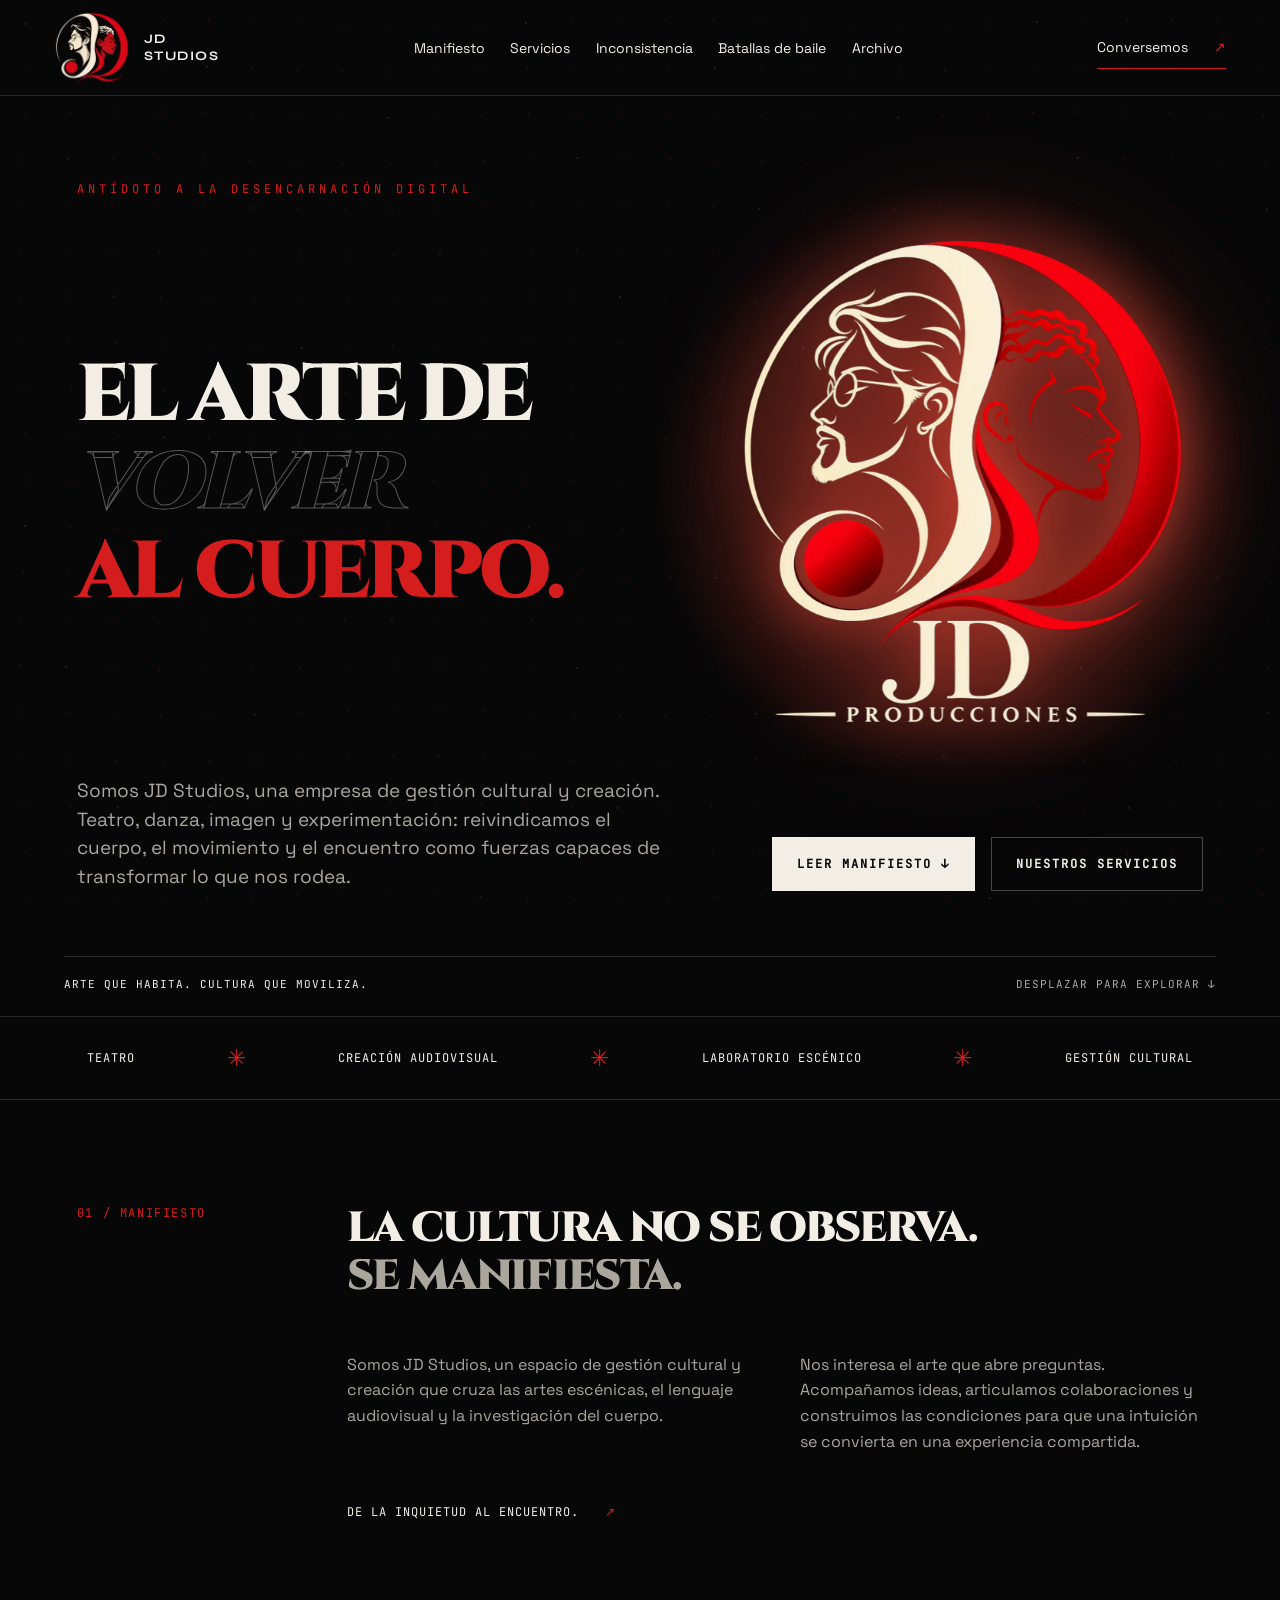
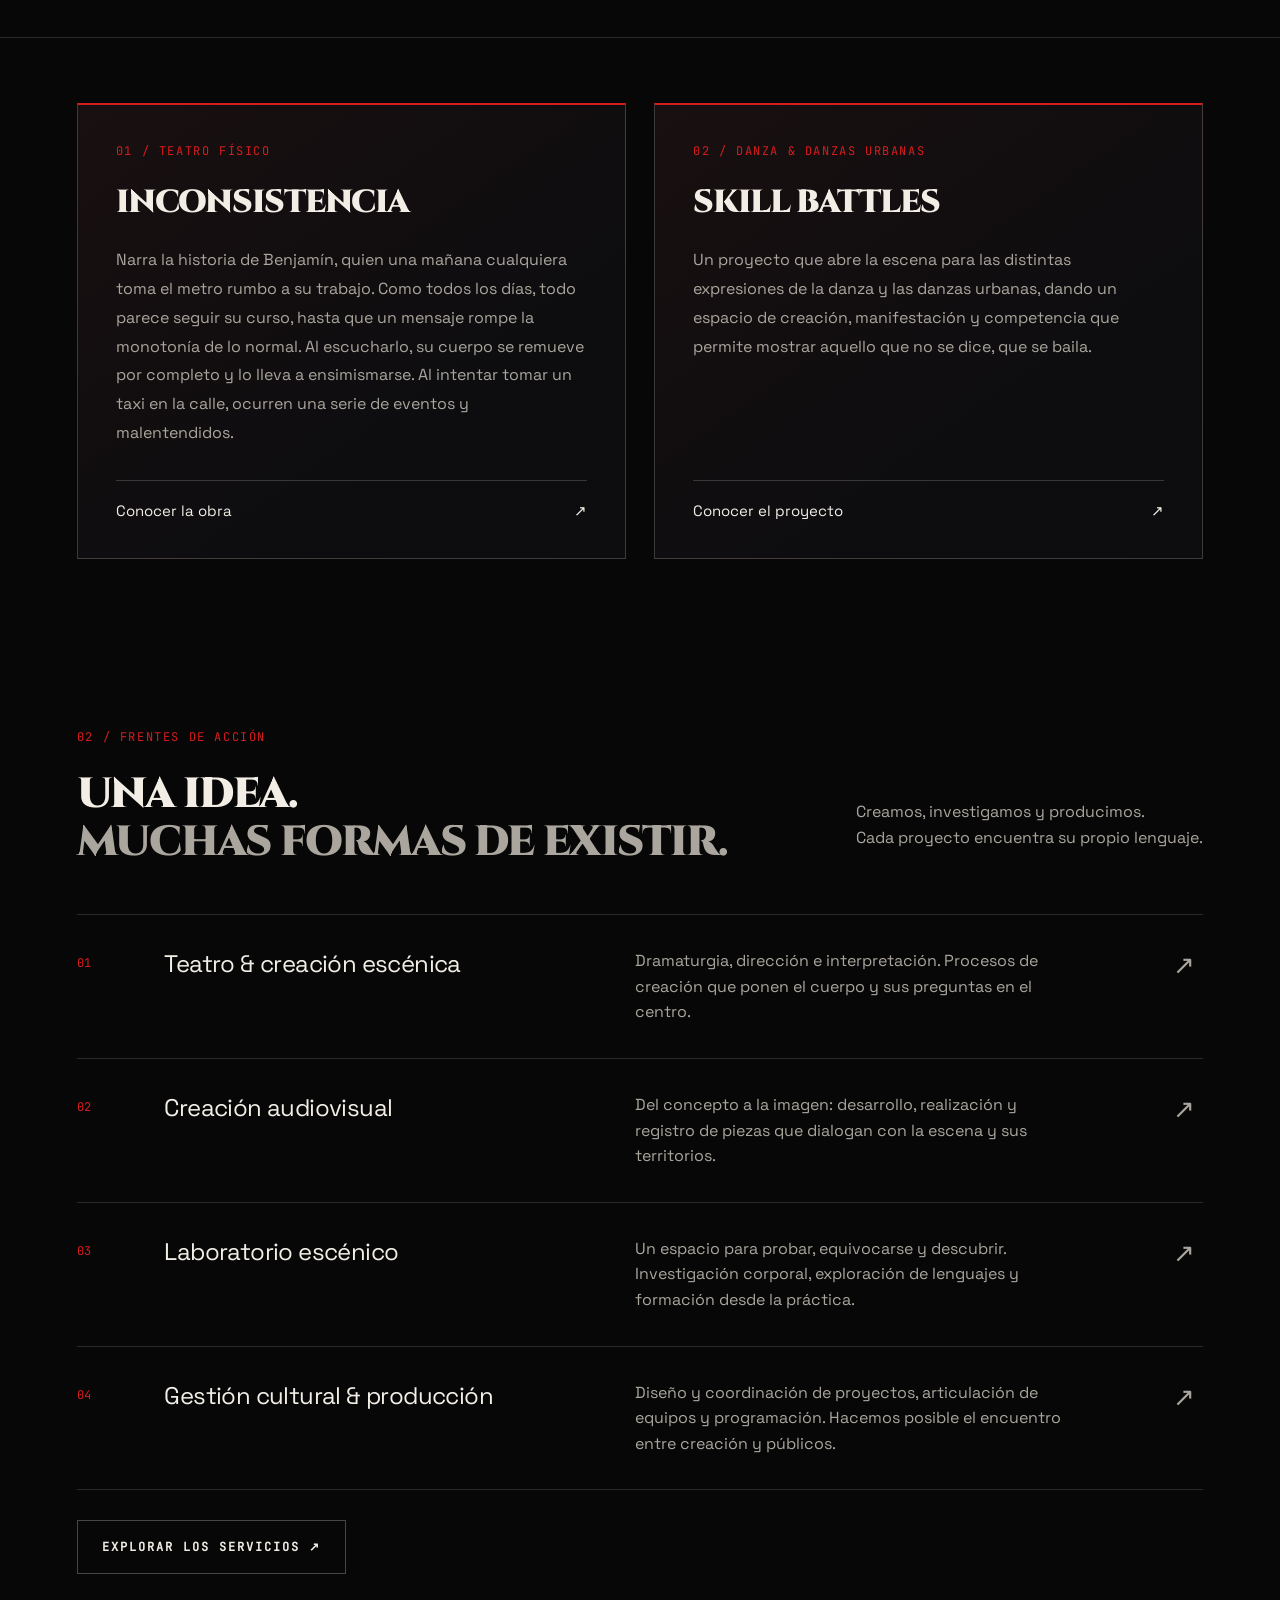
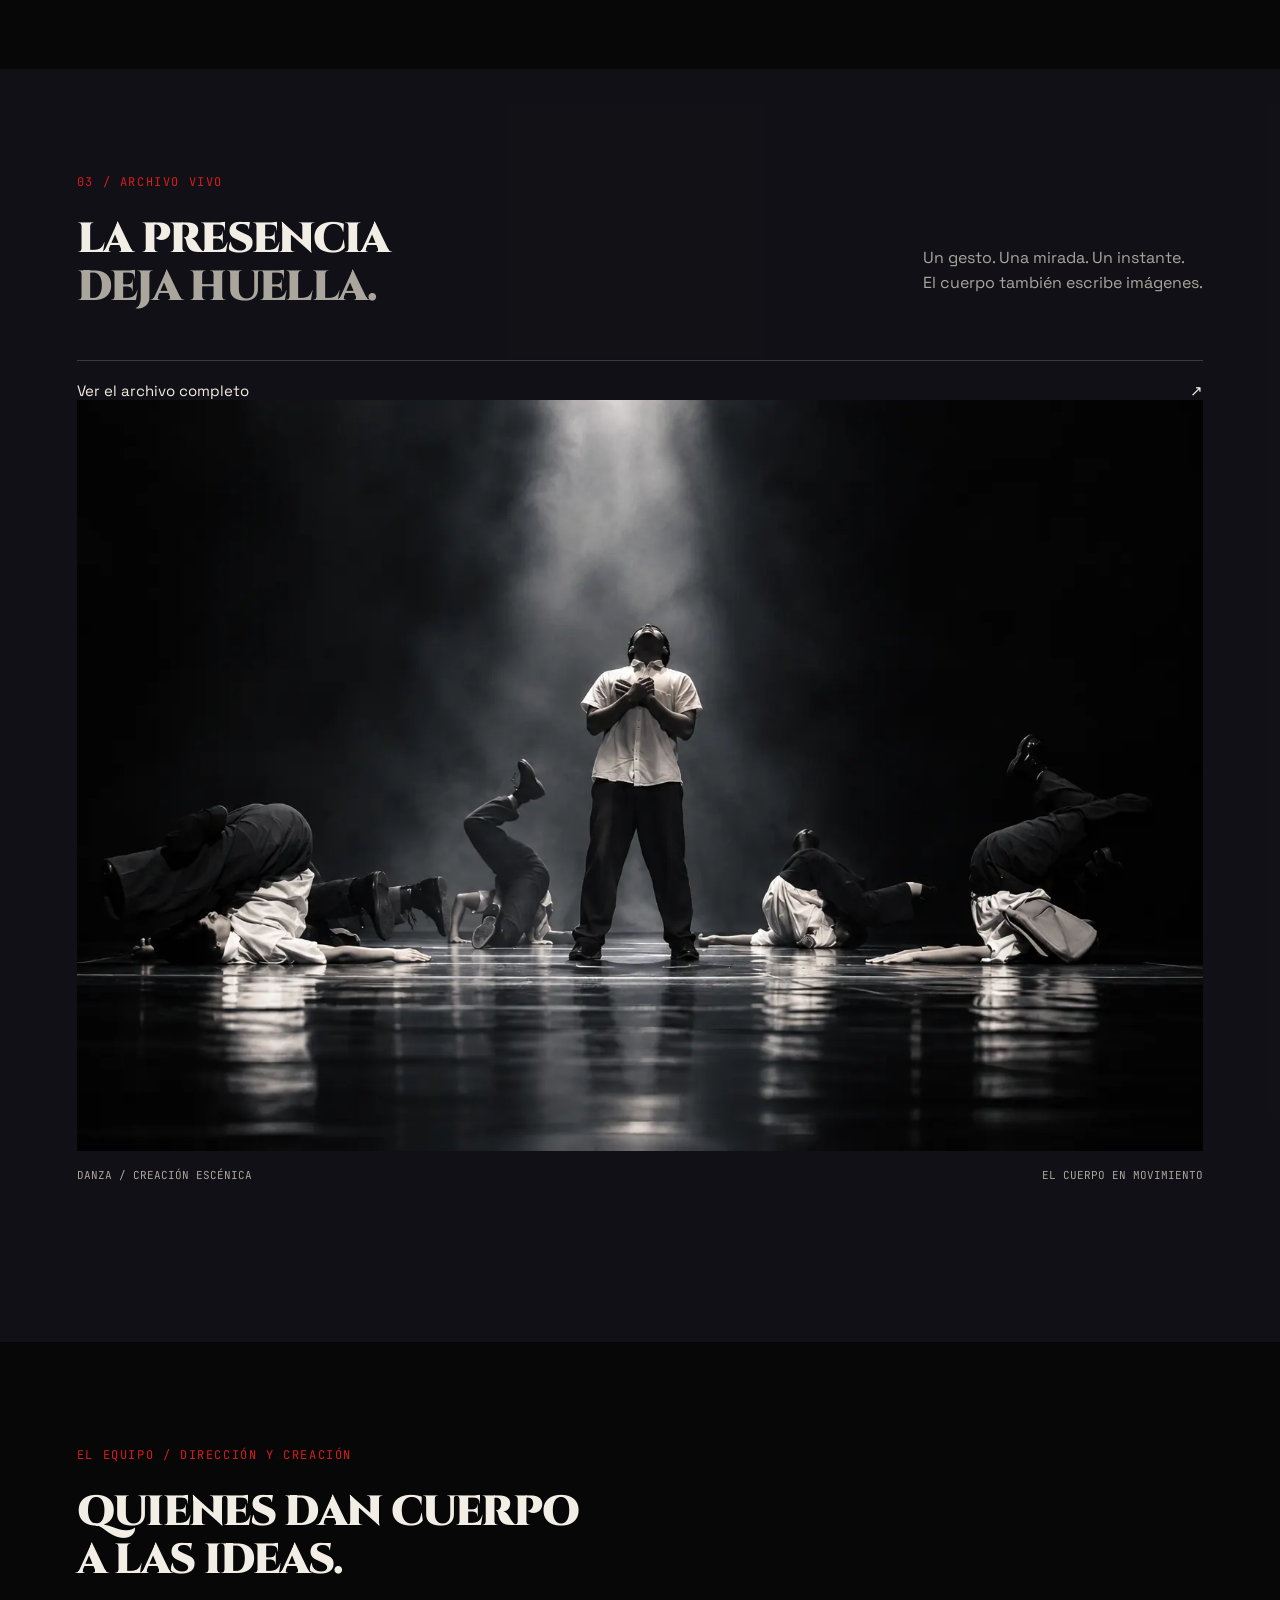
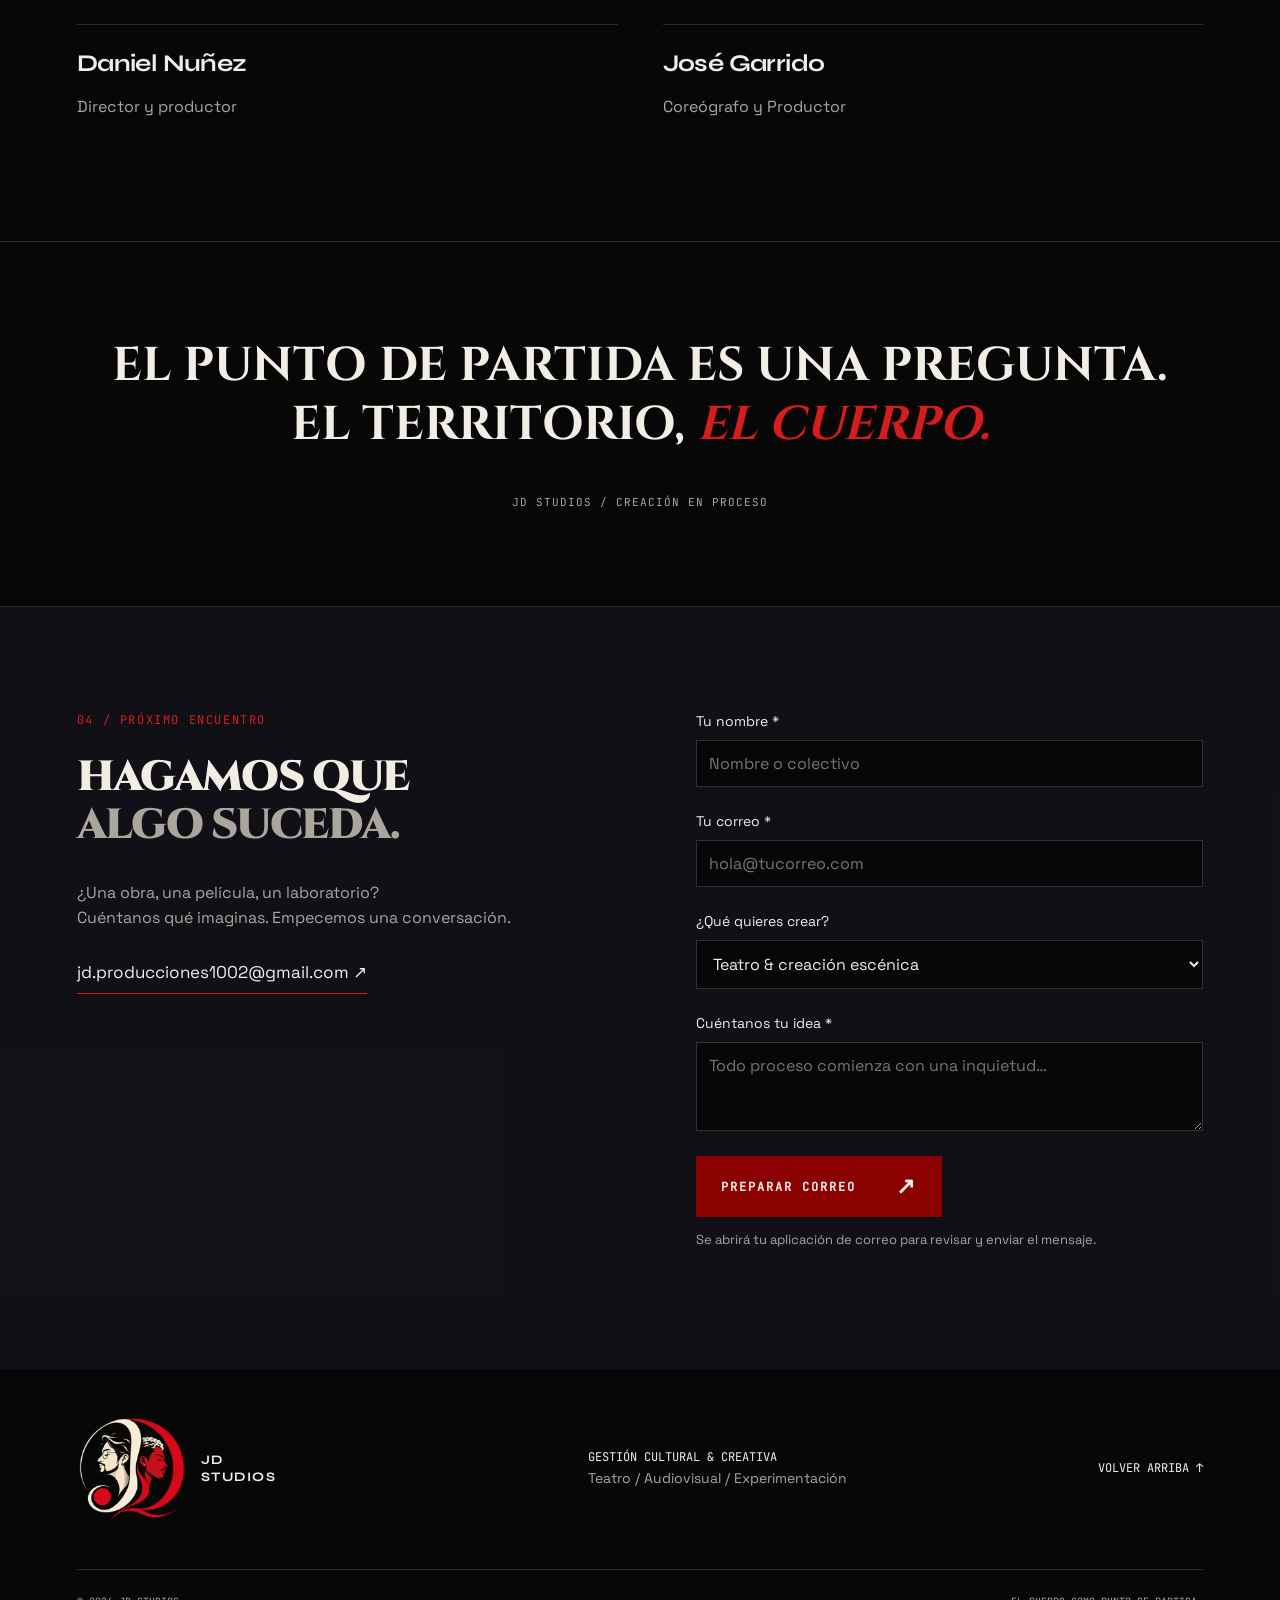
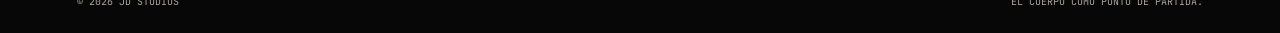
==== index.html @ 23a2f0b9 "Optimize images: WebP timeline/recap covers, recompress moon and logo, lazy-load footer logo Co-Auth" ====
<!doctype html>
<html lang="es"><head><meta charset="utf-8"><meta name="viewport" content="width=device-width,initial-scale=1"><title>JD Studios — Gestión cultural y creativa</title><meta name="description" content="Teatro, creación audiovisual y laboratorio escénico. Damos cuerpo a ideas y acompañamos proyectos culturales desde la creación hasta el encuentro con sus públicos."><link rel="icon" type="image/png" href="assets/opt/favicon-64.png"><link rel="preload" href="assets/fonts/space-grotesk.woff2" as="font" type="font/woff2" crossorigin><link rel="preload" href="assets/fonts/cinzel.woff2" as="font" type="font/woff2" crossorigin><link rel="preload" href="assets/fonts/jetbrains-mono.woff2" as="font" type="font/woff2" crossorigin><link rel="stylesheet" href="style.css?v=about-width"></head>
<body><a class="skip" href="#principal">Saltar al contenido</a><header><a class="brand" href="#inicio" aria-label="JD Studios, inicio"><span class="logo-frame"><img decoding="async" width="320" height="320" src="assets/opt/logo-320.webp" srcset="assets/opt/logo-160.webp 160w, assets/opt/logo-320.webp 320w" sizes="146px" alt="Logo de JD Studios" loading="lazy"></span><span>JD<br>STUDIOS</span></a><nav aria-label="Navegación principal"><a href="manifiesto.html">Manifiesto</a><a href="servicios.html">Servicios</a><a href="inconsistencia.html">Inconsistencia</a><a href="bailes-skillbattles.html">Batallas de baile</a><a href="archivo.html">Archivo</a></nav><a class="header-contact" href="#contacto">Conversemos <span>↗</span></a></header>
<main id="principal"><section class="hero" id="inicio"><div class="hero-copy"><p class="eyebrow"><i></i> ANTÍDOTO A LA DESENCARNACIÓN DIGITAL</p><div class="hero-identity"><h1>El arte de<br><span class="outline">volver</span><br><em>al cuerpo.</em></h1><figure class="hero-emblem"><img decoding="async" width="1000" height="1032" src="assets/opt/identidad-1000.webp" srcset="assets/opt/identidad-640.webp 640w, assets/opt/identidad-1000.webp 1000w" sizes="(max-width:800px) 310px, 490px" alt="JD Studios: dos perfiles unidos en un emblema rojo y marfil" fetchpriority="high"></figure></div><div class="hero-summary"><p class="intro">Somos JD Studios, una empresa de gestión cultural y creación. Teatro, danza, imagen y experimentación: reivindicamos el cuerpo, el movimiento y el encuentro como fuerzas capaces de transformar lo que nos rodea.</p><div class="hero-actions"><a class="button" href="#manifiesto">Leer manifiesto ↓</a><a class="button secondary" href="servicios.html">Nuestros servicios</a></div></div></div><div class="hero-bottom"><span>ARTE QUE HABITA. CULTURA QUE MOVILIZA.</span><a href="#manifiesto">DESPLAZAR PARA EXPLORAR ↓</a></div></section>
<div class="discipline-strip" aria-label="Disciplinas"><span>TEATRO</span><b>✳</b><span>CREACIÓN AUDIOVISUAL</span><b>✳</b><span>LABORATORIO ESCÉNICO</span><b>✳</b><span>GESTIÓN CULTURAL</span></div>
<section class="manifest section" id="manifiesto"><div class="section-label">01 / MANIFIESTO</div><div><h2>La cultura no se observa.<br><em>Se manifiesta.</em></h2><div class="manifest-text"><p>Somos JD Studios, un espacio de gestión cultural y creación que cruza las artes escénicas, el lenguaje audiovisual y la investigación del cuerpo.</p><p>Nos interesa el arte que abre preguntas. Acompañamos ideas, articulamos colaboraciones y construimos las condiciones para que una intuición se convierta en una experiencia compartida.</p></div><p class="signature">DE LA INQUIETUD AL ENCUENTRO. <span>↗</span></p></div></section>
<section class="project-pair section" id="proyectos" aria-label="Proyectos"><article class="project-card"><p class="section-label">01 / TEATRO FÍSICO</p><h2>Inconsistencia</h2><p>Narra la historia de Benjamín, quien una mañana cualquiera toma el metro rumbo a su trabajo. Como todos los días, todo parece seguir su curso, hasta que un mensaje rompe la monotonía de lo normal. Al escucharlo, su cuerpo se remueve por completo y lo lleva a ensimismarse. Al intentar tomar un taxi en la calle, ocurren una serie de eventos y malentendidos.</p><a class="project-link" href="inconsistencia.html">Conocer la obra <span aria-hidden="true">↗</span></a></article><article class="project-card"><p class="section-label">02 / DANZA & DANZAS URBANAS</p><h2>Skill Battles</h2><p>Un proyecto que abre la escena para las distintas expresiones de la danza y las danzas urbanas, dando un espacio de creación, manifestación y competencia que permite mostrar aquello que no se dice, que se baila.</p><a class="project-link" href="bailes-skillbattles.html">Conocer el proyecto <span aria-hidden="true">↗</span></a></article></section>
<section class="services section" id="frentes"><div class="section-heading"><div><p class="section-label">02 / FRENTES DE ACCIÓN</p><h2>Una idea.<br><em>Muchas formas de existir.</em></h2></div><p>Creamos, investigamos y producimos.<br>Cada proyecto encuentra su propio lenguaje.</p></div><div class="service-list"><article><span class="number">01</span><h3>Teatro & creación escénica</h3><p>Dramaturgia, dirección e interpretación. Procesos de creación que ponen el cuerpo y sus preguntas en el centro.</p><span class="service-symbol">↗</span></article><article><span class="number">02</span><h3>Creación audiovisual</h3><p>Del concepto a la imagen: desarrollo, realización y registro de piezas que dialogan con la escena y sus territorios.</p><span class="service-symbol">↗</span></article><article><span class="number">03</span><h3>Laboratorio escénico</h3><p>Un espacio para probar, equivocarse y descubrir. Investigación corporal, exploración de lenguajes y formación desde la práctica.</p><span class="service-symbol">↗</span></article><article><span class="number">04</span><h3>Gestión cultural & producción</h3><p>Diseño y coordinación de proyectos, articulación de equipos y programación. Hacemos posible el encuentro entre creación y públicos.</p><span class="service-symbol">↗</span></article></div><a class="button secondary services-link" href="servicios.html">Explorar los servicios ↗</a></section>
<section class="archive section" id="archivo"><div class="section-heading"><div><p class="section-label">03 / ARCHIVO VIVO</p><h2>La presencia<br><em>deja huella.</em></h2></div><p>Un gesto. Una mirada. Un instante.<br>El cuerpo también escribe imágenes.</p></div><a class="project-link" href="archivo.html">Ver el archivo completo <span aria-hidden="true">↗</span></a><figure class="dance"><img decoding="async" width="1536" height="1024" src="assets/opt/baile-dani-1536.webp" srcset="assets/opt/baile-dani-800.webp 800w, assets/opt/baile-dani-1536.webp 1536w" sizes="92vw" alt="Intérpretes de danza en un escenario oscuro bajo un haz de luz" loading="lazy"><figcaption><span>DANZA / CREACIÓN ESCÉNICA</span><span>EL CUERPO EN MOVIMIENTO</span></figcaption></figure></section>
<section class="team section" id="equipo"><p class="section-label">EL EQUIPO / DIRECCIÓN Y CREACIÓN</p><h2>Quienes dan cuerpo<br>a las ideas.</h2><div class="team-grid"><article><h3>Daniel Nuñez</h3><p>Director y productor</p></article><article><h3>José Garrido</h3><p>Coreógrafo y Productor</p></article></div></section><section class="statement"><p>El punto de partida es una pregunta.<br>El territorio, <em>el cuerpo.</em></p><span>JD STUDIOS / CREACIÓN EN PROCESO</span></section>
<section class="contact section" id="contacto"><div><p class="section-label">04 / PRÓXIMO ENCUENTRO</p><h2>Hagamos que<br><em>algo suceda.</em></h2><p>¿Una obra, una película, un laboratorio?<br>Cuéntanos qué imaginas. Empecemos una conversación.</p><a class="email" href="mailto:jd.producciones1002@gmail.com">jd.producciones1002@gmail.com ↗</a></div><form id="contact-form"><label for="name">Tu nombre *</label><input id="name" name="name" autocomplete="name" required placeholder="Nombre o colectivo"><label for="email">Tu correo *</label><input id="email" name="email" type="email" autocomplete="email" required placeholder="hola@tucorreo.com"><label for="discipline">¿Qué quieres crear?</label><select id="discipline" name="discipline"><option>Teatro & creación escénica</option><option>Creación audiovisual</option><option>Laboratorio escénico</option><option>Gestión cultural & producción</option><option>Un cruce entre disciplinas</option></select><label for="proposal">Cuéntanos tu idea *</label><textarea id="proposal" name="proposal" rows="3" required placeholder="Todo proceso comienza con una inquietud…"></textarea><button class="button" type="submit">Preparar correo <span>↗</span></button><p class="form-note">Se abrirá tu aplicación de correo para revisar y enviar el mensaje.</p><p id="form-status" role="status"></p></form></section></main>
<footer><a class="brand" href="#inicio"><span class="logo-frame"><img decoding="async" width="320" height="320" src="assets/opt/logo-320.webp" srcset="assets/opt/logo-160.webp 160w, assets/opt/logo-320.webp 320w" sizes="146px" alt="Logo de JD Studios"></span><span>JD<br>STUDIOS</span></a><p>GESTIÓN CULTURAL & CREATIVA<br><span>Teatro / Audiovisual / Experimentación</span></p><a href="#inicio">VOLVER ARRIBA ↑</a><div class="footer-bottom"><span>© 2026 JD STUDIOS</span><span>EL CUERPO COMO PUNTO DE PARTIDA.</span></div></footer><script src="app.js"></script><script src="motion.js?v=calm"></script><script src="bg.js?v=perf1"></script></body></html>
---- style.css ----
@font-face{font-family:'Cinzel';font-style:normal;font-weight:400 900;font-display:swap;src:url(assets/fonts/cinzel.woff2) format('woff2');unicode-range:U+0000-00FF,U+0131,U+0152-0153,U+02BB-02BC,U+02C6,U+02DA,U+02DC,U+0304,U+0308,U+0329,U+2000-206F,U+20AC,U+2122,U+2191,U+2193,U+2212,U+2215,U+FEFF,U+FFFD}@font-face{font-family:'Space Grotesk';font-style:normal;font-weight:400 700;font-display:swap;src:url(assets/fonts/space-grotesk.woff2) format('woff2');unicode-range:U+0000-00FF,U+0131,U+0152-0153,U+02BB-02BC,U+02C6,U+02DA,U+02DC,U+0304,U+0308,U+0329,U+2000-206F,U+20AC,U+2122,U+2191,U+2193,U+2212,U+2215,U+FEFF,U+FFFD}@font-face{font-family:'Syne';font-style:normal;font-weight:400 800;font-display:swap;src:url(assets/fonts/syne.woff2) format('woff2');unicode-range:U+0000-00FF,U+0131,U+0152-0153,U+02BB-02BC,U+02C6,U+02DA,U+02DC,U+0304,U+0308,U+0329,U+2000-206F,U+20AC,U+2122,U+2191,U+2193,U+2212,U+2215,U+FEFF,U+FFFD}@font-face{font-family:'JetBrains Mono';font-style:normal;font-weight:400;font-display:swap;src:url(assets/fonts/jetbrains-mono.woff2) format('woff2');unicode-range:U+0000-00FF,U+0131,U+0152-0153,U+02BB-02BC,U+02C6,U+02DA,U+02DC,U+0304,U+0308,U+0329,U+2000-206F,U+20AC,U+2122,U+2191,U+2193,U+2212,U+2215,U+FEFF,U+FFFD}
*{box-sizing:border-box}html{scroll-behavior:smooth;scroll-padding-top:95px}body{margin:0;background:var(--bg);color:var(--paper);font-family:'Space Grotesk',Arial,sans-serif}a{color:inherit;text-decoration:none}button,input,select,textarea{font:inherit}a,button,input,select,textarea{outline-offset:6px}a:focus-visible,button:focus-visible{outline:2px solid var(--red)}::selection{background:var(--red);color:#111}header{height:96px;padding:0 4.2%;display:flex;align-items:center;justify-content:space-between;border-bottom:1px solid var(--line);position:relative;z-index:2;background:var(--bg)}.brand{display:flex;align-items:center;gap:14px;font-size:13px;letter-spacing:1.5px;font-weight:700;line-height:1.3}.mark{font:italic 48px Georgia;letter-spacing:-10px;padding-right:10px}.mark span{color:var(--red)}nav{display:flex;gap:36px;font-size:14px}nav a:hover,.header-contact:hover{color:var(--red)}.header-contact{font-size:14px;border-bottom:1px solid var(--red);padding:12px 0}.header-contact span{margin-left:22px;color:var(--red)}.hero{min-height:750px;height:calc(100svh - 96px);max-height:1050px;position:relative;padding:65px 5% 0;overflow:hidden}.hero-photo{position:absolute;inset:0 0 0 45%;background:#181817}.hero-photo img{width:100%;height:100%;object-fit:cover;object-position:center 36%;filter:brightness(.75)}.hero-photo:after{content:'';position:absolute;inset:0;background:linear-gradient(90deg,#111110 0%,#11111015 45%,transparent 80%),linear-gradient(0deg,#111110 0%,transparent 25%)}.photo-caption{position:absolute;right:24px;top:35px;writing-mode:vertical-rl;z-index:1;font:12px 'JetBrains Mono',monospace;letter-spacing:2px;color:#c6c4bd}.hero-copy{position:relative;z-index:1}.eyebrow,.section-label{font:12px 'JetBrains Mono',monospace;letter-spacing:1.6px}.eyebrow{display:flex;gap:12px;align-items:center;margin:0 0 38px}.eyebrow i{height:7px;width:7px;background:var(--red);border-radius:50%}h1{font:400 clamp(70px,7.9vw,128px)/.99 Georgia,'Times New Roman',serif;letter-spacing:-4.5px;margin:0 0 26px}h1 em{color:var(--red);font-weight:400}p{line-height:1.6}.intro{font-size:17px;color:#c0beb8;margin:28px 0}.button{display:inline-flex;align-items:center;justify-content:space-between;gap:40px;background:var(--red);color:#111;padding:18px 24px;font-size:14px;font-weight:600;border:1px solid var(--red);cursor:pointer;transition:background .2s,color .2s}.button:hover{background:var(--paper);border-color:var(--paper)}.button span{font-size:23px;line-height:1}.hero-bottom{position:absolute;bottom:25px;left:5%;right:5%;border-top:1px solid var(--line);padding-top:20px;display:flex;justify-content:space-between;gap:20px;font:11px 'JetBrains Mono',monospace;letter-spacing:1px}.hero-bottom a{color:var(--muted)}.discipline-strip{display:flex;justify-content:space-around;align-items:center;gap:20px;padding:26px 4%;border-top:1px solid var(--line);border-bottom:1px solid var(--line);font:12px 'JetBrains Mono',monospace;letter-spacing:1px}.discipline-strip b{font-size:23px;color:var(--red);font-weight:400}.section{padding:105px 6%}.manifest{display:grid;grid-template-columns:24% 1fr;border-bottom:1px solid var(--line)}.section-label{color:var(--red);margin:0 0 26px}h2{font:400 clamp(36px,4vw,65px)/1.13 Georgia,serif;letter-spacing:-1.7px;margin:0}h2 em{font-weight:400;color:var(--muted)}.manifest-text{display:grid;grid-template-columns:1fr 1fr;gap:50px;margin-top:35px;color:var(--muted);font-size:16px}.signature{font:12px 'JetBrains Mono',monospace;letter-spacing:1px;margin-top:34px}.signature span{color:var(--red);margin-left:18px}.section-heading{display:flex;justify-content:space-between;align-items:end;gap:40px;margin-bottom:48px}.section-heading>p{color:var(--muted);font-size:16px;max-width:350px}.services{padding-bottom:95px}.service-list{border-top:1px solid var(--line)}.service-list article{display:grid;grid-template-columns:6% 40% 1fr 30px;align-items:start;gap:20px;padding:33px 0;border-bottom:1px solid var(--line);transition:background .2s}.service-list article:hover{background:#ffffff04}.number{font:12px 'JetBrains Mono',monospace;color:var(--red);padding-top:7px}h3{font-size:24px;font-weight:400;letter-spacing:-.6px;margin:0}.service-list p{font-size:16px;color:var(--muted);margin:0;max-width:440px}.service-symbol{font-size:26px;color:var(--muted)}.archive{background:#1a1a18}.archive-grid{display:grid;grid-template-columns:1.4fr 1fr;gap:35px;align-items:end}figure{margin:0}video{width:100%;height:490px;display:block;object-fit:contain;background:#080808}.portrait img{display:block;width:100%;height:580px;object-fit:cover;object-position:center 35%;filter:grayscale(1)}figcaption{display:flex;justify-content:space-between;gap:12px;padding-top:17px;font:11px 'JetBrains Mono',monospace;color:var(--muted)}.statement{padding:95px 6%;text-align:center;border-bottom:1px solid var(--line)}.statement p{font:400 clamp(30px,3.7vw,58px)/1.25 Georgia,serif;margin:0 0 35px}.statement em{color:var(--red)}.statement>span{font:11px 'JetBrains Mono',monospace;color:var(--muted);letter-spacing:1px}.contact{display:grid;grid-template-columns:1fr 1fr;gap:10%;background:var(--paper);color:#181817}.contact h2 em{color:#67675f}.contact>div>p:not(.section-label){color:#66665e;font-size:16px;margin:30px 0}.email{display:inline-block;font-size:17px;padding-bottom:10px;border-bottom:1px solid #181817;overflow-wrap:anywhere}form{display:flex;flex-direction:column}label{font-size:14px;margin-bottom:10px}input,select,textarea{border:0;border-bottom:1px solid #18181740;background:transparent;border-radius:0;color:#181817;padding:4px 0 13px;margin-bottom:25px;width:100%;font-size:16px}textarea{resize:vertical}form .button{align-self:start}.form-note,#form-status{font-size:13px;line-height:1.6;color:#62625a;margin-bottom:0}footer{padding:45px 6% 25px;display:grid;grid-template-columns:1fr 1fr auto;gap:30px;align-items:center}footer>p,footer>a:not(.brand){font:12px/1.8 'JetBrains Mono',monospace}footer>p span{color:var(--muted);font:14px 'Space Grotesk',Arial}.footer-bottom{grid-column:1/-1;border-top:1px solid var(--line);padding-top:25px;margin-top:15px;display:flex;justify-content:space-between;gap:20px;font:10px 'JetBrains Mono',monospace;color:var(--muted)}.skip{position:absolute;left:20px;top:-60px;padding:10px;background:var(--paper);color:#111;z-index:10}.skip:focus{top:10px}
@media(min-width:1500px){.hero{padding-top:85px}.hero-copy{max-width:1600px;margin:auto}.hero-photo{left:43%}}@media(max-width:900px){nav{gap:20px}.hero{min-height:720px}.hero-photo{left:32%;opacity:.7}.hero h1{font-size:86px}.manifest{grid-template-columns:1fr;gap:20px}.section-heading{display:block}.section-heading>p{margin-top:25px}.service-list article{grid-template-columns:35px 1fr 30px}.service-list p{grid-column:2;max-width:none}.service-symbol{grid-column:3;grid-row:auto}.archive-grid{gap:20px}video{height:390px}.portrait img{height:450px}.contact{gap:7%}.email{font-size:15px}}
@media(max-width:600px){header{height:82px;padding:0 6%}nav{display:none}.brand{font-size:11px}.mark{font-size:41px}.header-contact{font-size:13px}.header-contact span{margin-left:8px}.hero{height:auto;min-height:760px;padding:45px 6% 115px}.hero-photo{left:13%;opacity:.55}.hero-photo img{object-position:48% 20%}.hero-photo:after{background:linear-gradient(90deg,#111110b0,transparent),linear-gradient(0deg,#111110 0%,transparent 60%)}.photo-caption{display:none}.eyebrow{font-size:10px;letter-spacing:1px;margin-bottom:40px}h1,.hero h1{font-size:clamp(54px,12.6vw,76px);letter-spacing:-2.5px;line-height:1.04}.intro{font-size:16px;max-width:310px;margin:30px 0}.hero-bottom{left:6%;right:6%;font-size:9px;line-height:1.7;flex-direction:column;gap:8px}.discipline-strip{display:grid;grid-template-columns:1fr 1fr;text-align:center;font-size:10px;padding:25px 6%;gap:20px 10px}.discipline-strip b{display:none}.section{padding:65px 6%}.manifest-text{grid-template-columns:1fr;gap:5px;margin-top:25px}h2{font-size:37px;letter-spacing:-1.2px}.section-label{font-size:11px}.signature{font-size:10px}.section-heading{margin-bottom:35px}.service-list article{grid-template-columns:24px 1fr 20px;gap:10px;padding:26px 0}.service-list h3{font-size:21px}.service-list p{font-size:15px}.service-symbol{display:none}.archive-grid{grid-template-columns:1fr;gap:35px}video{height:auto;max-height:550px;min-height:240px}.portrait img{height:440px}figcaption{font-size:9px}.statement{padding:70px 7%}.statement p{font-size:32px}.statement>span{font-size:9px}.contact{grid-template-columns:1fr;gap:45px}.email{font-size:16px}footer{grid-template-columns:1fr auto;padding:35px 6% 25px}footer>p{grid-column:1/-1;grid-row:2}footer>a:not(.brand){font-size:10px}.footer-bottom{flex-direction:column;font-size:9px}.desktop{display:none}}
@media(prefers-reduced-motion:reduce){html{scroll-behavior:auto}*{transition:none!important}}

/* Original theatrical visual direction */
:root{--bg:#070708;--paper:#f2eee6;--muted:#aaa69d;--red:#d61d1d;--line:#ffffff24}
.brand{font-family:Syne,sans-serif}.mark{font-family:Cinzel,serif;font-style:normal;font-size:32px;letter-spacing:-2px}.hero{height:auto;max-height:none;min-height:calc(100svh - 96px);padding:85px 6% 125px;background:radial-gradient(circle at 20% 40%,#d61d1d44 1px,transparent 3px),radial-gradient(circle at 75% 70%,#d61d1d33 1px,transparent 3px),#070708;background-size:237px 217px,313px 293px,auto}.hero-copy{max-width:1400px;margin:auto}.eyebrow{color:var(--red);letter-spacing:4px;font-size:12px;margin-bottom:35px}.eyebrow i{display:none}h1,.hero h1{font-family:Cinzel,serif;font-weight:900;font-size:clamp(48px,8.7vw,128px);line-height:1.04;letter-spacing:-.055em;text-transform:uppercase;margin-bottom:40px}h1 em{font-style:normal;font-weight:900;color:var(--red)}.outline{font-style:italic;font-weight:900;color:transparent;-webkit-text-stroke:1px #f2eee659}.hero-summary{display:grid;grid-template-columns:1.2fr 1fr;align-items:end;gap:45px}.intro{font-size:19px;line-height:1.5;color:var(--muted);margin:0}.hero-actions{display:flex;gap:16px;justify-content:end}.button{background:var(--paper);border-color:var(--paper);color:var(--bg);font-family:'JetBrains Mono',monospace;font-size:12px;letter-spacing:2px;text-transform:uppercase;font-weight:700;padding:18px 24px;white-space:nowrap}.button:hover{background:var(--red);color:var(--paper);border-color:var(--red)}.button.secondary{background:transparent;color:var(--paper);border-color:#f2eee644}h2{font-family:Cinzel,serif;font-weight:900;font-size:clamp(30px,3.3vw,52px);text-transform:uppercase;letter-spacing:-.04em}h2 em{font-style:normal;font-weight:900}.statement p{font-family:Cinzel,serif;font-weight:700;text-transform:uppercase}.archive{background:#0e0e11}.dance{margin-bottom:55px}.dance img{display:block;width:100%;height:auto}.team{border-bottom:1px solid var(--line)}.team-grid{display:grid;grid-template-columns:1fr 1fr;gap:45px;margin-top:40px}.team-grid article{border-top:1px solid var(--line);padding-top:24px}.team-grid h3{font-family:Syne,sans-serif;font-weight:700}.team-grid p{color:var(--muted)}.contact{background:#0e0e11;color:var(--paper)}.contact h2 em{color:var(--muted)}.contact>div>p:not(.section-label),.form-note,#form-status{color:var(--muted)}.email{border-color:var(--red)}input,select,textarea{background:#070708;color:var(--paper);border:1px solid #f2eee62e;padding:12px}.contact .button{background:#8b0000;color:var(--paper);border-color:#8b0000}.contact .button:hover{background:var(--red)}
@media(max-width:1000px){.hero-summary{grid-template-columns:1fr}.hero-actions{justify-content:start}.intro{max-width:750px}.hero{padding-top:65px}.eyebrow{letter-spacing:2px}}
@media(max-width:600px){.hero{min-height:740px;padding:65px 6% 130px}h1,.hero h1{font-size:clamp(34px,8.35vw,51px);letter-spacing:-.055em;line-height:1.15}.eyebrow{font-size:10px;line-height:1.7;letter-spacing:2px;max-width:290px}.intro{font-size:16px}.hero-summary{gap:28px}.hero-actions{flex-wrap:wrap;gap:12px}.button{font-size:11px;padding:16px;letter-spacing:1.2px}.team-grid{grid-template-columns:1fr;gap:25px}.brand{font-size:10px}.mark{font-size:28px}.section h2{font-size:30px}.statement p{font-size:27px}}

/* Supplied company logo, framed without modifying the original image. */
.logo-frame{display:block;position:relative;width:76px;height:76px;overflow:hidden;flex-shrink:0;background:#000}.logo-frame img{display:block;position:absolute;width:146px;height:146px;max-width:none;left:-35px;top:-31px;object-fit:contain}header .brand{gap:14px}footer .logo-frame{width:110px;height:110px}footer .logo-frame img{width:210px;height:210px;left:-50px;top:-44px}@media(max-width:600px){.logo-frame{width:60px;height:60px}.logo-frame img{width:116px;height:116px;left:-28px;top:-25px}header .brand{gap:8px}}

.logo-frame{background:transparent}.logo-frame img{width:118px;height:118px;left:-21px;top:-21px}footer .logo-frame img{width:170px;height:170px;left:-30px;top:-30px}.services-link{margin-top:30px}.service-intro{padding-top:55px}.back-link{display:inline-block;margin-bottom:45px;font-size:14px;color:var(--muted)}.service-intro h1{font-size:clamp(40px,6.5vw,100px)}.service-intro>p:not(.section-label){font-size:19px;color:var(--muted);max-width:800px}.service-index{display:grid;grid-template-columns:1fr 1fr;gap:0;margin-top:40px}.service-index a{padding:20px 10px 20px 0;border-top:1px solid var(--line);font-size:14px}.service-banner{margin:0 6%}.service-banner img{display:block;width:100%;height:auto;max-height:560px;object-fit:cover}.service-detail{display:grid;grid-template-columns:1fr 1fr;gap:8%;border-bottom:1px solid var(--line)}.service-detail h2{font-size:clamp(27px,3vw,46px)}.service-tagline{font-family:Cinzel,serif;font-size:20px;color:var(--muted)}.service-detail>div>p:not(.section-label){color:var(--muted)}.service-detail ul{padding-left:20px;line-height:1.8;margin:25px 0 35px}.service-detail li{padding:8px 0;border-bottom:1px solid var(--line)}.service-detail li::marker{color:var(--red)}.service-detail .button{white-space:normal;line-height:1.6}.service-closing{text-align:center;background:#0e0e11}.service-closing p{color:var(--muted)}.service-closing .button{margin-top:20px}nav a[aria-current=page]{color:var(--red)}@media(max-width:600px){.logo-frame img{width:94px;height:94px;left:-17px;top:-17px}.service-index{display:grid;grid-template-columns:1fr}.service-detail{grid-template-columns:1fr;gap:15px}.service-intro h1{font-size:clamp(32px,8vw,48px)}.service-intro>p:not(.section-label){font-size:16px}.service-intro .back-link{margin-bottom:30px}header nav{display:flex;gap:0}header nav a:not([href="servicios.html"]){display:none}header nav a{font-size:12px}header .header-contact{font-size:12px}header{gap:10px}.brand>span:last-child{font-size:9px;letter-spacing:.5px}}

/* Final logo occupies the complete frame without cropping. */
.logo-frame img,footer .logo-frame img{position:static;display:block;width:100%;height:100%;max-width:100%;object-fit:contain;left:auto;top:auto}

.hero-identity{display:grid;grid-template-columns:1.2fr 1fr;gap:38px;align-items:center;margin-bottom:40px}.hero-identity h1{font-size:clamp(48px,6.3vw,96px);margin:0;line-height:1.1}.hero-emblem{margin:0;max-width:490px;justify-self:end;width:100%}.hero-emblem img{display:block;width:100%;height:auto;object-fit:contain}.hero-identity+.hero-summary{margin-top:0}@media(max-width:900px){.hero-identity{gap:24px;grid-template-columns:1.1fr 1fr}.hero-identity h1{font-size:clamp(38px,6vw,58px)}}@media(max-width:600px){.hero-identity{grid-template-columns:1fr;gap:30px;margin-bottom:30px}.hero-identity h1{font-size:clamp(40px,10vw,60px)}.hero-emblem{max-width:310px;justify-self:center}.hero{min-height:0}.hero-summary{padding-bottom:20px}}

.battles-page{background:#0b0b0e}.battle-hero{display:grid;grid-template-columns:1fr 1fr;gap:5%;align-items:center;padding:65px 6% 80px;min-height:680px;background:radial-gradient(circle at 20% 20%,#9e253933 1px,transparent 3px),#0b0b0e;background-size:220px 220px}.battle-hero h1{font-family:Syne,sans-serif;font-size:clamp(48px,7vw,108px);letter-spacing:-.06em;line-height:.95;margin:20px 0 28px}.battle-hero h1 em{font-style:normal;color:var(--red)}.battle-lead{max-width:580px;color:var(--muted);font-size:18px;line-height:1.6;margin-bottom:32px}.battle-mark{margin:0;max-width:650px;justify-self:end}.battle-mark img{display:block;width:100%;height:auto;filter:contrast(1.08)}.battle-ticker{display:flex;justify-content:space-around;align-items:center;gap:20px;padding:25px 5%;border-block:1px solid var(--line);font:11px 'JetBrains Mono',monospace;letter-spacing:1px}.battle-ticker b{color:var(--red);font-size:20px;font-weight:400}.battle-intro{display:grid;grid-template-columns:24% 1fr;gap:4%;border-bottom:1px solid var(--line)}.battle-intro>div{max-width:880px}.battle-intro h2{margin-bottom:30px}.battle-intro p:not(.section-label){color:var(--muted);font-size:17px;max-width:800px}.battle-program{background:#121216}.battle-cards{display:grid;grid-template-columns:repeat(4,1fr);border-top:1px solid var(--line)}.battle-cards article{min-height:260px;padding:25px;border-right:1px solid var(--line)}.battle-cards article:last-child{border-right:0}.battle-cards span{font:12px 'JetBrains Mono',monospace;color:var(--red)}.battle-cards h3{font-size:24px;margin:45px 0 16px}.battle-cards p{color:var(--muted);font-size:15px}.battle-gallery{background:#0e0e12}.battle-gallery-grid{display:grid;grid-template-columns:1fr 1fr;gap:30px;margin-top:35px}.battle-gallery figure{margin:0}.battle-gallery img{display:block;width:100%;height:500px;object-fit:cover;object-position:center}.battle-gallery figure:first-child img{object-position:left center}.battle-gallery figcaption{font:11px 'JetBrains Mono',monospace;color:var(--muted);padding-top:14px}.battle-cta{text-align:center;background:var(--red);color:#0b0b0e}.battle-cta .section-label{color:#0b0b0e}.battle-cta h2 em{color:#f2eee6}.battle-cta p:not(.section-label){max-width:500px;margin:25px auto;color:#280707;font-size:17px}.battle-cta .button{background:#0b0b0e;color:#f2eee6;border-color:#0b0b0e;margin-top:20px}.battle-cta .button:hover{background:#f2eee6;color:#0b0b0e}.battle-timeline{background:radial-gradient(circle at 78% -12%,#ed49381f,transparent 58%),#0b0b0e;border-block:1px solid var(--line)}.timeline-heading{display:grid;grid-template-columns:24% 1fr 1fr;gap:4%;align-items:end;padding-bottom:52px}.timeline-heading h2{margin:0}.timeline-heading>p:last-child{color:var(--muted);max-width:380px;margin:0}.timeline-list{position:relative;border-top:1px solid var(--line)}.timeline-item:after{content:'';position:absolute;left:5px;top:48px;bottom:-42px;width:2px;background:linear-gradient(180deg,var(--red),#ed493866);z-index:1}.timeline-item:last-child:after{display:none}.timeline-item:first-child:before{content:'✳';width:auto;height:auto;left:-13px;top:26px;border:0;border-radius:0;background:#0b0b0e;color:var(--red);font-size:42px;line-height:1;box-shadow:none;text-shadow:0 0 18px #ed493866;transition:transform .4s}.timeline-item:first-child:hover:before{background:#0b0b0e;box-shadow:none;transform:rotate(90deg)}.timeline-item{position:relative;display:grid;grid-template-columns:16% 1fr;gap:5%;padding:36px 20px 36px 48px;border-bottom:1px solid var(--line);transition:background .25s}.timeline-item:before{content:'';position:absolute;left:0;top:42px;width:11px;height:11px;border-radius:50%;border:2px solid var(--red);background:#0b0b0e;z-index:2;transition:border-color .25s,background .25s,box-shadow .25s}.timeline-item:hover{background:#ffffff05}.timeline-item:hover:before{border-color:var(--red);background:var(--red);box-shadow:0 0 0 5px #ed493826}.timeline-item time{font:13px 'JetBrains Mono',monospace;color:var(--red);letter-spacing:1.5px;padding-top:3px}.timeline-item h3{font-size:clamp(22px,2.4vw,32px);letter-spacing:-.02em;margin:0 0 14px}.timeline-item p{color:var(--muted);font-size:16px;line-height:1.7;max-width:720px;margin:0 0 20px}.timeline-item a{display:inline-flex;align-items:center;gap:11px;font:11px 'JetBrains Mono',monospace;letter-spacing:1.5px;text-transform:uppercase;color:var(--paper);padding-bottom:7px;border-bottom:1px solid #ffffff2e;transition:color .2s,border-color .2s}.timeline-item a span{color:var(--red);font-size:14px;transition:transform .22s}.timeline-item a:hover{color:var(--red);border-color:var(--red)}.timeline-item a:hover span{transform:translate(3px,-3px)}.timeline-list{counter-reset:ev 8}.timeline-item{counter-increment:ev -1;grid-template-columns:16% 1fr minmax(220px,300px)!important;align-items:start}.timeline-item a.timeline-media{position:relative;display:block;width:100%;margin:0;padding:0;border:1px solid var(--line);overflow:visible}.timeline-item a.timeline-media:before{content:counter(ev,decimal-leading-zero);position:absolute;top:-.55em;left:-.45em;z-index:2;font:800 clamp(44px,5vw,72px)/1 Syne,sans-serif;letter-spacing:-.06em;color:var(--red);transform-origin:left bottom;text-shadow:0 4px 18px #0b0b0e99;pointer-events:none;transition:transform .45s cubic-bezier(.34,1.56,.64,1)}.timeline-item:hover a.timeline-media:before{transform:scale(1.25)}@keyframes ev-zoom{from{transform:scale(.3);opacity:0}to{transform:scale(1);opacity:1}}@supports (animation-timeline:view()){.timeline-item a.timeline-media:before{animation:ev-zoom linear both;animation-timeline:view();animation-range:entry 10% cover 30%}.timeline-item:hover a.timeline-media:before{animation:none}}@media (prefers-reduced-motion:reduce){.timeline-item a.timeline-media:before{animation:none!important;transition:none}}.timeline-item a.timeline-media:after{content:'';position:absolute;inset:10px -10px -10px 10px;border:1px solid #ed493840;z-index:-1;transition:inset .3s}.timeline-item:hover a.timeline-media:after{inset:14px -14px -14px 14px}.timeline-media img{position:relative}.timeline-media img{display:block;width:100%;height:auto;aspect-ratio:1;object-fit:cover;transition:transform .4s,filter .4s;filter:saturate(.9)}.timeline-item a.timeline-media:hover{border-color:var(--red)}.timeline-media:hover img{filter:saturate(1.1) contrast(1.05)}@media(max-width:800px){.battle-hero{grid-template-columns:1fr;padding-top:45px}.battle-mark{order:-1;max-width:420px;justify-self:center}.battle-hero h1{font-size:clamp(42px,13vw,74px)}.battle-ticker{display:grid;grid-template-columns:1fr 1fr;text-align:center}.battle-ticker b{display:none}.battle-intro{grid-template-columns:1fr;gap:15px}.battle-cards{grid-template-columns:1fr 1fr}.battle-cards article:nth-child(2){border-right:0}.battle-cards article:nth-child(-n+2){border-bottom:1px solid var(--line)}.battle-gallery-grid{grid-template-columns:1fr}.battle-gallery img{height:auto;max-height:500px}.timeline-heading{grid-template-columns:1fr;gap:20px;padding-bottom:38px}.timeline-item{grid-template-columns:1fr!important;gap:12px;padding:30px 0 30px 36px}.timeline-item a.timeline-media{max-width:320px;margin-top:22px}.timeline-item:before{top:34px}.timeline-item:after{top:40px;bottom:-34px}.timeline-item:first-child:before{top:18px;left:-11px}.timeline-item time{font-size:11px;padding-top:0}}@media(max-width:600px){header nav a{font-size:10px}.battle-lead{font-size:16px}.battle-cards{grid-template-columns:1fr}.battle-cards article{border-right:0;border-bottom:1px solid var(--line)}.battle-cards article:last-child{border-bottom:0}.battle-gallery img{max-height:420px}.timeline-item{padding:26px 0 26px 28px}.timeline-item:before{top:30px}.timeline-item:after{top:36px;bottom:-30px}.timeline-item:first-child:before{top:14px;left:-10px}.timeline-item p{font-size:15px;margin-bottom:18px}}

.project-pair{display:grid;grid-template-columns:repeat(2,minmax(0,1fr));gap:28px;padding-top:65px;padding-bottom:65px}.project-card{display:flex;flex-direction:column;padding:38px;border:1px solid #f2eee633;background:linear-gradient(145deg,#1b1112,#0e0e11 70%);border-top:2px solid var(--red)}.project-card h2{font-size:clamp(26px,2.5vw,42px);overflow-wrap:anywhere;letter-spacing:-.035em}.project-card>p:not(.section-label){font-size:16px;line-height:1.8;color:var(--muted);margin:25px 0 32px}.project-link{display:flex;align-items:center;justify-content:space-between;gap:20px;margin-top:auto;padding-top:20px;border-top:1px solid #f2eee630;font-size:15px;color:var(--paper)}.project-link:hover{color:var(--red)}.work-intro{padding-bottom:75px;border-bottom:1px solid var(--line)}.work-intro h1{font-size:clamp(32px,6.6vw,105px);overflow-wrap:anywhere}.work-hook{font-family:Cinzel,serif;font-size:clamp(22px,2.5vw,35px);line-height:1.5}.work-hook span{color:var(--red)}.work-synopsis{display:grid;grid-template-columns:1fr 2fr;gap:8%;background:#0e0e11}.work-synopsis>div>p:not(.section-label){font-size:20px;line-height:1.85;margin-top:0;color:var(--muted)}.work-synopsis .project-link{margin-top:35px;max-width:450px}.work-next{display:flex;justify-content:space-between;gap:25px;font-size:16px}.work-next a:hover{color:var(--red)}@media(max-width:700px){.project-pair{grid-template-columns:1fr;gap:22px}.project-card{padding:28px 22px}.project-card h2{font-size:29px}.work-synopsis{grid-template-columns:1fr;gap:25px}.work-synopsis>div>p:not(.section-label){font-size:17px}.work-intro h1{font-size:clamp(27px,7.1vw,48px)}.work-next{flex-wrap:wrap}}


/* Inconsistencia: cinematic video banner */

.inc-hero{display:flex;align-items:center;isolation:isolate;position:relative;overflow:hidden;min-height:min(800px,calc(100svh - 96px));padding:95px 6% 110px;background:#08080a url("assets/skillsbattles-banner-poster.jpg") center/cover no-repeat}
.inc-hero-video{position:absolute;inset:0;width:100%;height:100%;object-fit:cover;object-position:center;z-index:-2;pointer-events:none}
.inc-hero::before{content:"";position:absolute;inset:0;z-index:-1;background:linear-gradient(90deg,rgba(7,7,9,.96) 0%,rgba(7,7,9,.86) 29%,rgba(7,7,9,.46) 68%,rgba(7,7,9,.26) 100%),linear-gradient(0deg,#0b0b0e 0%,transparent 28%)}
.inc-hero-copy{position:relative;max-width:760px}.inc-hero .back-link,.inc-hero .work-hook{color:#e4dfd8}.inc-hero .section-label{color:#ff6660}.inc-hero .work-hook span{text-shadow:0 3px 24px rgba(0,0,0,.6)}
@media(max-width:800px){.inc-hero{min-height:660px;padding:65px 6% 85px}.inc-hero::before{background:linear-gradient(90deg,rgba(7,7,9,.91),rgba(7,7,9,.5)),linear-gradient(0deg,#0b0b0e,transparent 40%)}.inc-hero-video{object-position:55% center}}
@media(max-width:600px){.inc-hero{min-height:610px;padding:55px 6% 85px}.inc-hero-video{object-position:59% center}.inc-hero::before{background:linear-gradient(90deg,rgba(7,7,9,.87),rgba(7,7,9,.61)),linear-gradient(0deg,#0b0b0e,transparent 52%)}.inc-hero h1{font-size:clamp(40px,12vw,64px)}}
@media(prefers-reduced-motion:reduce){.inc-hero-video{display:none}}

header nav{gap:clamp(12px,2vw,30px)}
@media(max-width:1000px){header{height:auto;min-height:96px;flex-wrap:wrap;padding-top:10px;padding-bottom:10px;gap:12px}header nav{order:3;width:100%;justify-content:center;flex-wrap:wrap;gap:12px 22px}header nav a,header nav a:not([href="servicios.html"]){display:block;font-size:13px}}
/* Animaciones de la página principal (motion.js) */
@media (prefers-reduced-motion:no-preference){
@keyframes rise{from{opacity:0;transform:translateY(34px)}to{opacity:1;transform:none}}
@keyframes emblem-in{from{opacity:0;transform:scale(.7) rotate(-14deg)}to{opacity:1;transform:none}}
@keyframes float{0%,100%{translate:0 0;rotate:0deg;scale:1}25%{translate:-8px -18px;rotate:-4deg;scale:1.03}50%{translate:0 -30px;rotate:3deg;scale:1.06}75%{translate:8px -14px;rotate:5deg;scale:1.02}}
@keyframes pulse-dot{0%,100%{box-shadow:0 0 0 0 #ed493899}70%{box-shadow:0 0 0 10px #ed493800}}
@keyframes scroll-hint{0%,100%{transform:none}50%{transform:translateY(5px)}}
@keyframes marquee{to{transform:translateX(-50%)}}
@keyframes spin{to{transform:rotate(360deg)}}
.hero .eyebrow{animation:rise .8s .1s cubic-bezier(.2,.7,.2,1) both}
.hero h1{animation:rise 1s .25s cubic-bezier(.2,.7,.2,1) both}
.hero h1 .outline{display:inline-block;animation:rise 1s .45s cubic-bezier(.2,.7,.2,1) both}
.hero h1 em{display:inline-block;animation:rise 1s .6s cubic-bezier(.2,.7,.2,1) both}
.hero-summary{animation:rise 1s .8s cubic-bezier(.2,.7,.2,1) both}
.hero-bottom{animation:rise 1s 1s cubic-bezier(.2,.7,.2,1) both}
.hero-emblem{animation:emblem-in 1.3s .35s cubic-bezier(.2,.8,.2,1) both}
.magnetic{position:relative;perspective:900px;cursor:pointer;rotate:y var(--spin,0deg);transition:rotate 1.2s cubic-bezier(.3,1.3,.4,1)}.hero-emblem img{position:relative;animation:float 6s 1.7s ease-in-out infinite;filter:drop-shadow(0 0 26px #ed4938a6) drop-shadow(0 0 64px #ed493859)}.magnetic img{position:relative;transform:translate(var(--tx,0),var(--ty,0)) rotateX(var(--rx,0deg)) rotateY(var(--ry,0deg)) scale(var(--s,1));will-change:transform}.hero-emblem.is-near img{animation-play-state:paused}.emblem-glare{position:absolute;inset:6%;border-radius:50%;pointer-events:none;background:radial-gradient(circle at var(--gx,50%) var(--gy,50%),#ffffff40 0,#ed493833 22%,transparent 55%);mix-blend-mode:screen;opacity:0;transition:opacity .4s}.magnetic.is-near .emblem-glare{opacity:1}.battle-mark .emblem-glare{border-radius:4px;inset:0}.battle-mark.is-near img{animation-play-state:paused}@keyframes emblem-ring{from{transform:scale(.4);opacity:.9}to{transform:scale(1.6);opacity:0}}.emblem-ring{position:absolute;inset:10%;border-radius:50%;border:2px solid var(--red);pointer-events:none;animation:emblem-ring .9s cubic-bezier(.2,.7,.2,1) forwards}
.eyebrow i{animation:pulse-dot 2.2s ease-out infinite}
.hero-bottom a{display:inline-block;animation:scroll-hint 2s ease-in-out infinite}
.battle-ticker.is-marquee,.discipline-strip.is-marquee{display:block;overflow:hidden;padding-inline:0;mask-image:linear-gradient(90deg,transparent,#000 8%,#000 92%,transparent)}
.marquee-track{display:flex;width:max-content;animation:marquee 32s linear infinite}
.is-marquee:hover .marquee-track{animation-play-state:paused}
.marquee-group{display:flex;align-items:center;gap:48px;padding-right:48px;white-space:nowrap}
.marquee-group b{display:inline-block!important;animation:spin 9s linear infinite}
.motion .reveal{opacity:0;translate:0 40px;transition:opacity .9s cubic-bezier(.2,.7,.2,1) var(--delay,0ms),translate .9s cubic-bezier(.2,.7,.2,1) var(--delay,0ms),scale .9s cubic-bezier(.2,.7,.2,1) var(--delay,0ms),transform .35s cubic-bezier(.2,.7,.2,1),background .3s,padding-left .35s cubic-bezier(.2,.7,.2,1)}
.motion .reveal.reveal.in{opacity:1;translate:none;scale:none}
.motion .section-label.reveal{translate:-24px 0}

.motion .archive figure.reveal{translate:none;scale:.94}

.motion .dance img{transform:scale(1.12);transition:transform 2.4s cubic-bezier(.2,.7,.2,1)}
.motion .dance.in img{transform:none}
.motion .statement.reveal{opacity:1;translate:none}
.motion .statement .word{display:inline-block;opacity:0;transform:translateY(.4em);filter:blur(6px);transition:opacity .7s,transform .7s,filter .7s;transition-delay:calc(var(--i)*70ms)}
.motion .statement.in .word{opacity:1;transform:none;filter:none}
.project-card{transition:transform .35s cubic-bezier(.2,.7,.2,1),background .35s}
.project-card:hover{transform:translateY(-6px)}
.service-list article{transition:background .25s,padding-left .35s cubic-bezier(.2,.7,.2,1)}
.service-list article:hover{padding-left:14px}
.service-list .service-symbol{display:inline-block;transition:transform .3s,color .3s}
.service-list article:hover .service-symbol{transform:translate(4px,-4px) rotate(45deg);color:var(--red)}
.service-intro>*,.inc-hero-copy>*,.battle-hero-copy>*{animation:rise .9s cubic-bezier(.2,.7,.2,1) both}
.service-intro>:nth-child(2),.inc-hero-copy>:nth-child(2),.battle-hero-copy>:nth-child(2){animation-delay:.12s}
.service-intro>:nth-child(3),.inc-hero-copy>:nth-child(3),.battle-hero-copy>:nth-child(3){animation-delay:.26s}
.service-intro>:nth-child(4),.inc-hero-copy>:nth-child(4),.battle-hero-copy>:nth-child(4){animation-delay:.42s}
.service-intro>:nth-child(5),.battle-hero-copy>:nth-child(5){animation-delay:.58s}
.service-index a{transition:color .25s,padding-left .3s}.service-index a:hover{color:var(--red);padding-left:8px}
.battle-mark{animation:emblem-in 1.3s .3s cubic-bezier(.2,.8,.2,1) both}.battle-mark img{animation:float 8s 1.6s ease-in-out infinite}
.inc-hero-video{animation:video-in 2.2s cubic-bezier(.2,.7,.2,1) both}@keyframes video-in{from{opacity:0;transform:scale(1.15)}to{opacity:1;transform:none}}
.motion .service-banner{overflow:hidden}.motion .service-banner img{transform:scale(1.3);transition:transform 2.4s cubic-bezier(.2,.7,.2,1)}.motion .service-banner.in img{transform:scale(1.12)}
.inc-gallery figure,.archive-page-grid figure,.battle-gallery-grid figure{overflow:hidden}
.inc-gallery img,.archive-page-grid img,.battle-gallery-grid img{transition:transform .8s cubic-bezier(.2,.7,.2,1),filter .5s}
.inc-gallery figure:hover img,.archive-page-grid figure:hover img,.battle-gallery-grid figure:hover img{transform:scale(1.06);filter:saturate(1.15) contrast(1.05)}
.archive-page-grid figcaption,.battle-gallery figcaption{position:relative;background:inherit}
.motion .inc-gallery figure.reveal,.motion .archive-page-grid figure.reveal,.motion .battle-gallery-grid figure.reveal{translate:0 50px;scale:.96}

.motion .service-detail li.reveal{translate:-26px 0}
.motion .timeline-item.reveal{translate:40px 0}
.battle-cards article{transition:background .3s,transform .35s cubic-bezier(.2,.7,.2,1)}.battle-cards article:hover{background:#ffffff06;transform:translateY(-6px)}
.battle-cards article span{display:inline-block;transition:transform .35s}.battle-cards article:hover span{transform:scale(1.6)}
.hero-emblem:before{content:'';position:absolute;inset:-12%;border-radius:50%;background:radial-gradient(circle,#ed493880 0,#ed493840 38%,transparent 70%);will-change:transform,opacity;z-index:-1;pointer-events:none;animation:halo 3s 1.7s ease-in-out infinite}
@keyframes halo{0%,100%{opacity:.65;transform:scale(.94)}50%{opacity:1;transform:scale(1.06)}}
.hero-emblem.is-near:before{animation-duration:1.1s}
.w{display:inline-block;white-space:nowrap}
.motion .ch{display:inline-block;animation:char-in .8s cubic-bezier(.2,.8,.2,1) both;animation-delay:calc(.25s + var(--ci)*38ms);translate:0 calc(var(--lift,0)*-.2em);rotate:calc(var(--lift,0)*-6deg);transition:translate .25s cubic-bezier(.2,.7,.2,1),rotate .25s,color .3s}
.motion .service-intro h1 .ch,.motion .work-intro h1 .ch{color:color-mix(in srgb,currentColor calc(100% - var(--lift,0)*100%),var(--red))}
@keyframes char-in{from{opacity:0;transform:translateY(.7em) rotate(10deg)}to{opacity:1;transform:none}}
.service-intro h1,.work-intro h1,.battle-hero h1{animation:none!important}
.work-intro h1{overflow-wrap:normal}
.inc-hero h1{font-size:clamp(28px,6.4vw,100px)}
.tilt{transition:transform .5s cubic-bezier(.2,.7,.2,1),translate .9s cubic-bezier(.2,.7,.2,1) var(--delay,0ms),scale .9s cubic-bezier(.2,.7,.2,1) var(--delay,0ms),opacity .9s var(--delay,0ms),background .3s;transform-style:preserve-3d}
.tilt:hover{will-change:transform;transition:transform .12s linear,translate .9s,scale .9s,opacity .9s,background .3s}
.inc-hero-video{scale:1.12}
}

/* Fondo interactivo (bg.js): el campo de puntos vive detrás de todo el sitio */
#bg-field{position:fixed;inset:0;z-index:-1;width:100%;height:100%;pointer-events:none}
header,.hero,.battle-hero{background:transparent}
.archive,.contact,.service-closing,.work-synopsis,.battle-gallery{background:#16161cb8}
.battle-program{background:#1a1a20b3}
.battle-timeline{background:radial-gradient(circle at 78% -12%,#ed49381f,transparent 58%)}
.project-card{background:linear-gradient(145deg,#1b1112e6,#0e0e11e6 70%)}
.about-lead{max-width:640px;color:var(--muted);margin-top:18px}
.about-grid{display:grid;grid-template-columns:1.4fr 1fr;gap:45px;margin-top:48px;align-items:start}
.about-person{border-top:1px solid var(--line);padding-top:24px;display:grid;gap:14px}
.about-person h3{font-family:Syne,sans-serif;font-weight:700;font-size:clamp(1.6rem,3vw,2.4rem)}
.about-person h4{font-family:"JetBrains Mono",monospace;font-size:.78rem;letter-spacing:.12em;text-transform:uppercase;color:var(--red);margin-top:10px}
.about-person ul{display:grid;gap:8px;padding-left:1.1em;color:var(--muted)}
.about-person.is-pending{border:1px dashed var(--line);padding:24px;min-height:320px}
.about-placeholder{color:var(--muted);opacity:.7}
@media(max-width:800px){.about-grid{grid-template-columns:1fr}}
@media (prefers-reduced-motion:no-preference){.motion .discipline-strip span{animation:disc-pulse 6s ease-in-out infinite}.motion .discipline-strip span:nth-of-type(2){animation-delay:1.5s}.motion .discipline-strip span:nth-of-type(3){animation-delay:3s}.motion .discipline-strip span:nth-of-type(4){animation-delay:4.5s}.motion .discipline-strip b{display:inline-block;animation:spin 9s linear infinite}}
@keyframes disc-pulse{0%,30%,100%{color:inherit;text-shadow:none;letter-spacing:1px}12%{color:var(--red);text-shadow:0 0 14px #d61d1d99;letter-spacing:2.5px}}

.black-hole{position:fixed;left:0;top:0;width:0;height:0;pointer-events:none;z-index:60;opacity:0;will-change:transform;transition:opacity .3s}
.black-hole i{position:absolute;left:-14px;top:-14px;width:28px;height:28px;border-radius:50%;background:radial-gradient(circle,#000 0 30%,transparent 34%),conic-gradient(from 0deg,rgba(214,29,29,1),rgba(214,29,29,0) 25%,rgba(255,60,50,.9) 50%,rgba(214,29,29,0) 75%,rgba(214,29,29,1));-webkit-mask:radial-gradient(circle,#000 35%,rgba(0,0,0,.5) 55%,transparent 72%);mask:radial-gradient(circle,#000 35%,rgba(0,0,0,.5) 55%,transparent 72%);box-shadow:0 0 18px 4px rgba(214,29,29,.18);animation:bh-spin 1.1s linear infinite}
@keyframes bh-spin{to{transform:rotate(1turn)}}
.cursor-particles{position:fixed;inset:0;width:100%;height:100%;pointer-events:none;z-index:59}
.timeline-item.has-pair{grid-template-columns:16% 1fr minmax(300px,480px)!important}
.timeline-item.has-pair div>a+a{margin-left:18px}
.timeline-pair{display:grid;grid-template-columns:1fr 1fr;gap:22px;max-width:480px;margin-top:22px}
.timeline-pair .timeline-media{margin-top:0}
.timeline-pair .timeline-media+.timeline-media:before{content:none}
@media(max-width:800px){.timeline-item.has-pair{grid-template-columns:1fr!important}}
.timeline-recap{grid-column:1/-1;justify-self:center;display:flex;align-items:center;gap:28px;width:min(100%,620px);margin-top:18px;padding:18px;border:1px solid var(--line);background:#ffffff04}
.timeline-item a.recap-card{position:relative;display:block;flex:0 0 130px;padding:0;border:1px solid var(--line);overflow:hidden}
.recap-card img{display:block;width:100%;height:auto;aspect-ratio:9/16;object-fit:cover;filter:saturate(.9);transition:transform .4s,filter .4s}
.recap-card:hover img{transform:scale(1.05);filter:saturate(1.1)}
.recap-play{position:absolute;left:50%;top:50%;display:grid;place-items:center;width:44px;height:44px;margin:-22px 0 0 -22px;border-radius:50%;background:#0b0b0ecc;border:1px solid var(--red);color:var(--red);font-size:14px;padding-left:3px;transition:transform .25s}
.recap-card:hover .recap-play{transform:scale(1.12)}
.recap-info{display:flex;flex-direction:column;align-items:flex-start;gap:10px}
.recap-info small{font:11px 'JetBrains Mono',monospace;letter-spacing:2px;text-transform:uppercase;color:var(--red)}
.recap-info strong{font-size:clamp(18px,1.8vw,24px);font-weight:500;letter-spacing:-.01em}
@media(max-width:800px){.timeline-recap{gap:18px;padding:14px}.timeline-item a.recap-card{flex-basis:110px}}
.timeline-item{row-gap:26px}
.timeline-recap{grid-column:3;justify-self:stretch;width:auto;max-width:320px;margin-top:0;gap:18px;padding:12px}
.timeline-item a.recap-card{flex-basis:84px}
.recap-info strong{font-size:17px}
@media(max-width:800px){.timeline-recap{grid-column:auto;max-width:320px}}
.about-photo{margin:4px 0 6px;max-width:420px;border:1px solid var(--line)}.about-photo img{display:block;width:100%;height:auto;filter:saturate(.9)}
.about-photo img{aspect-ratio:4/5;object-fit:cover;object-position:50% 0}
.about-person>p,.about-person>ul{max-width:820px}
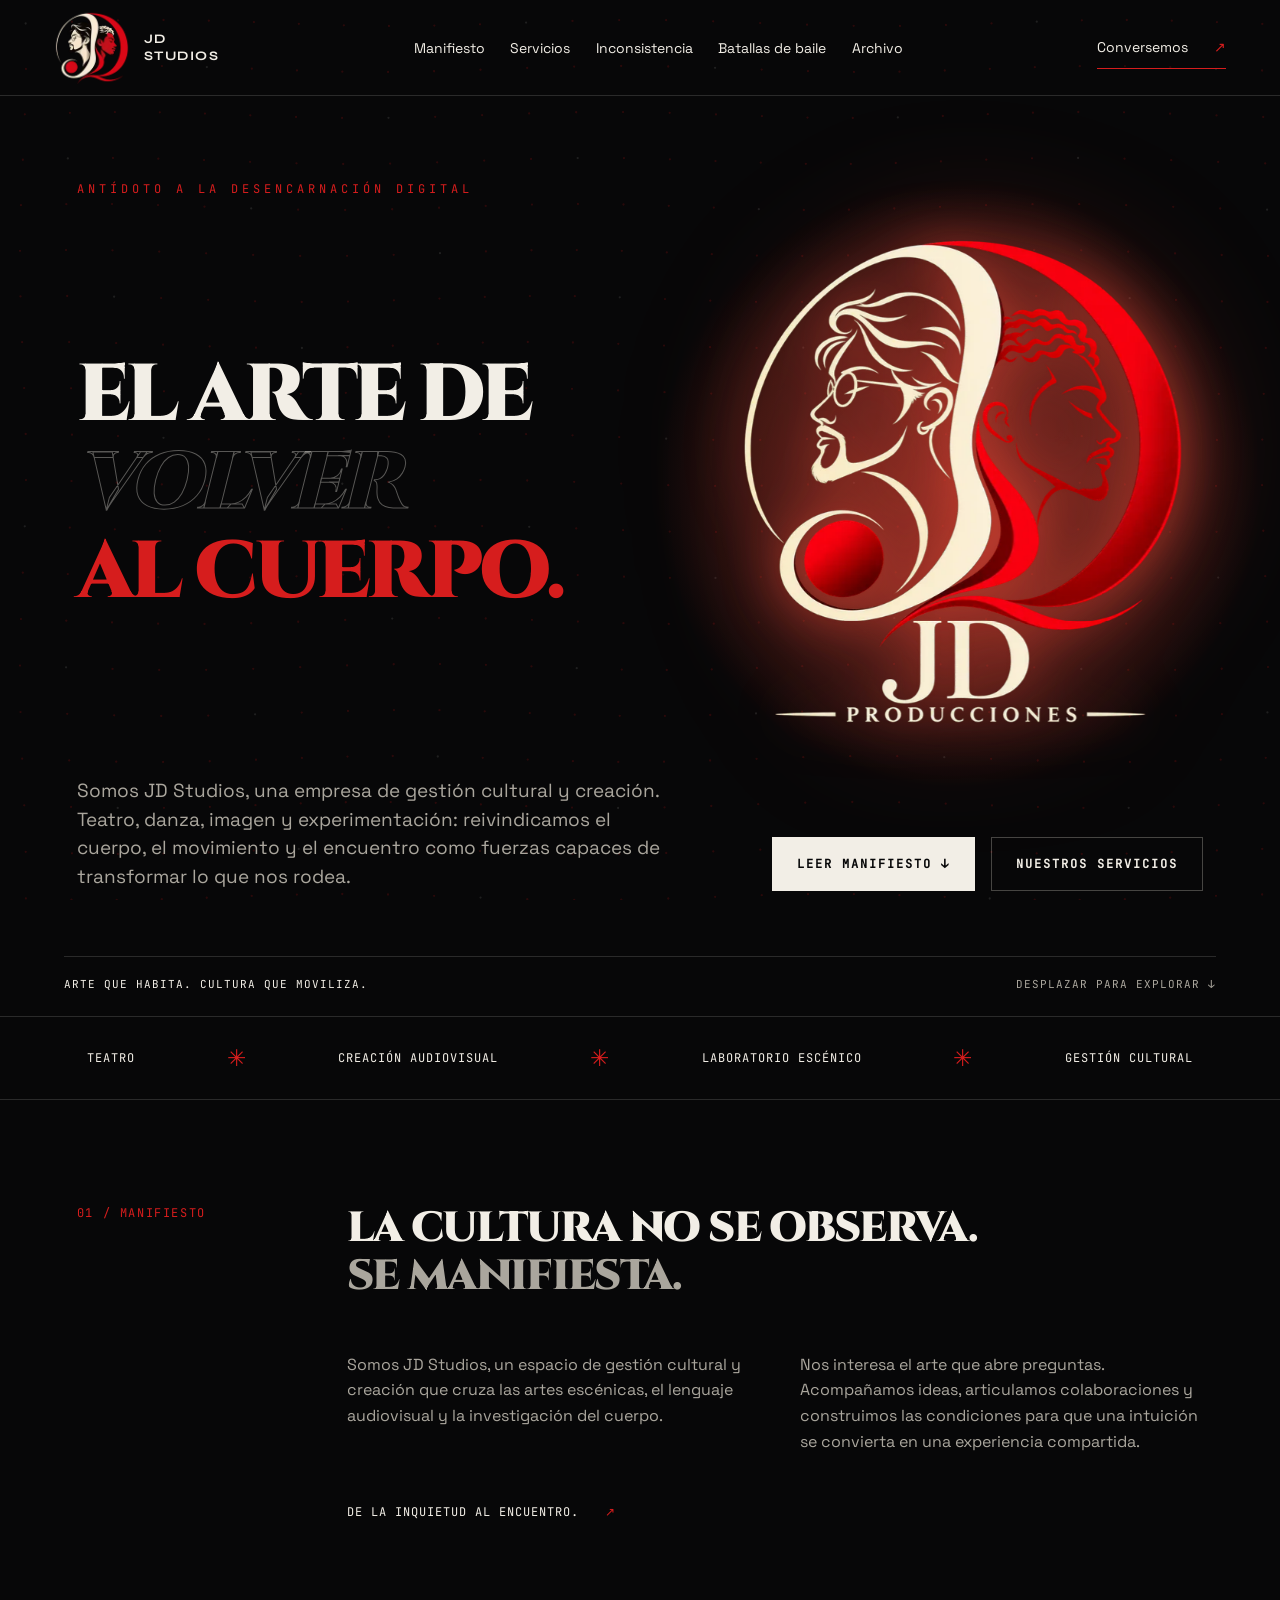
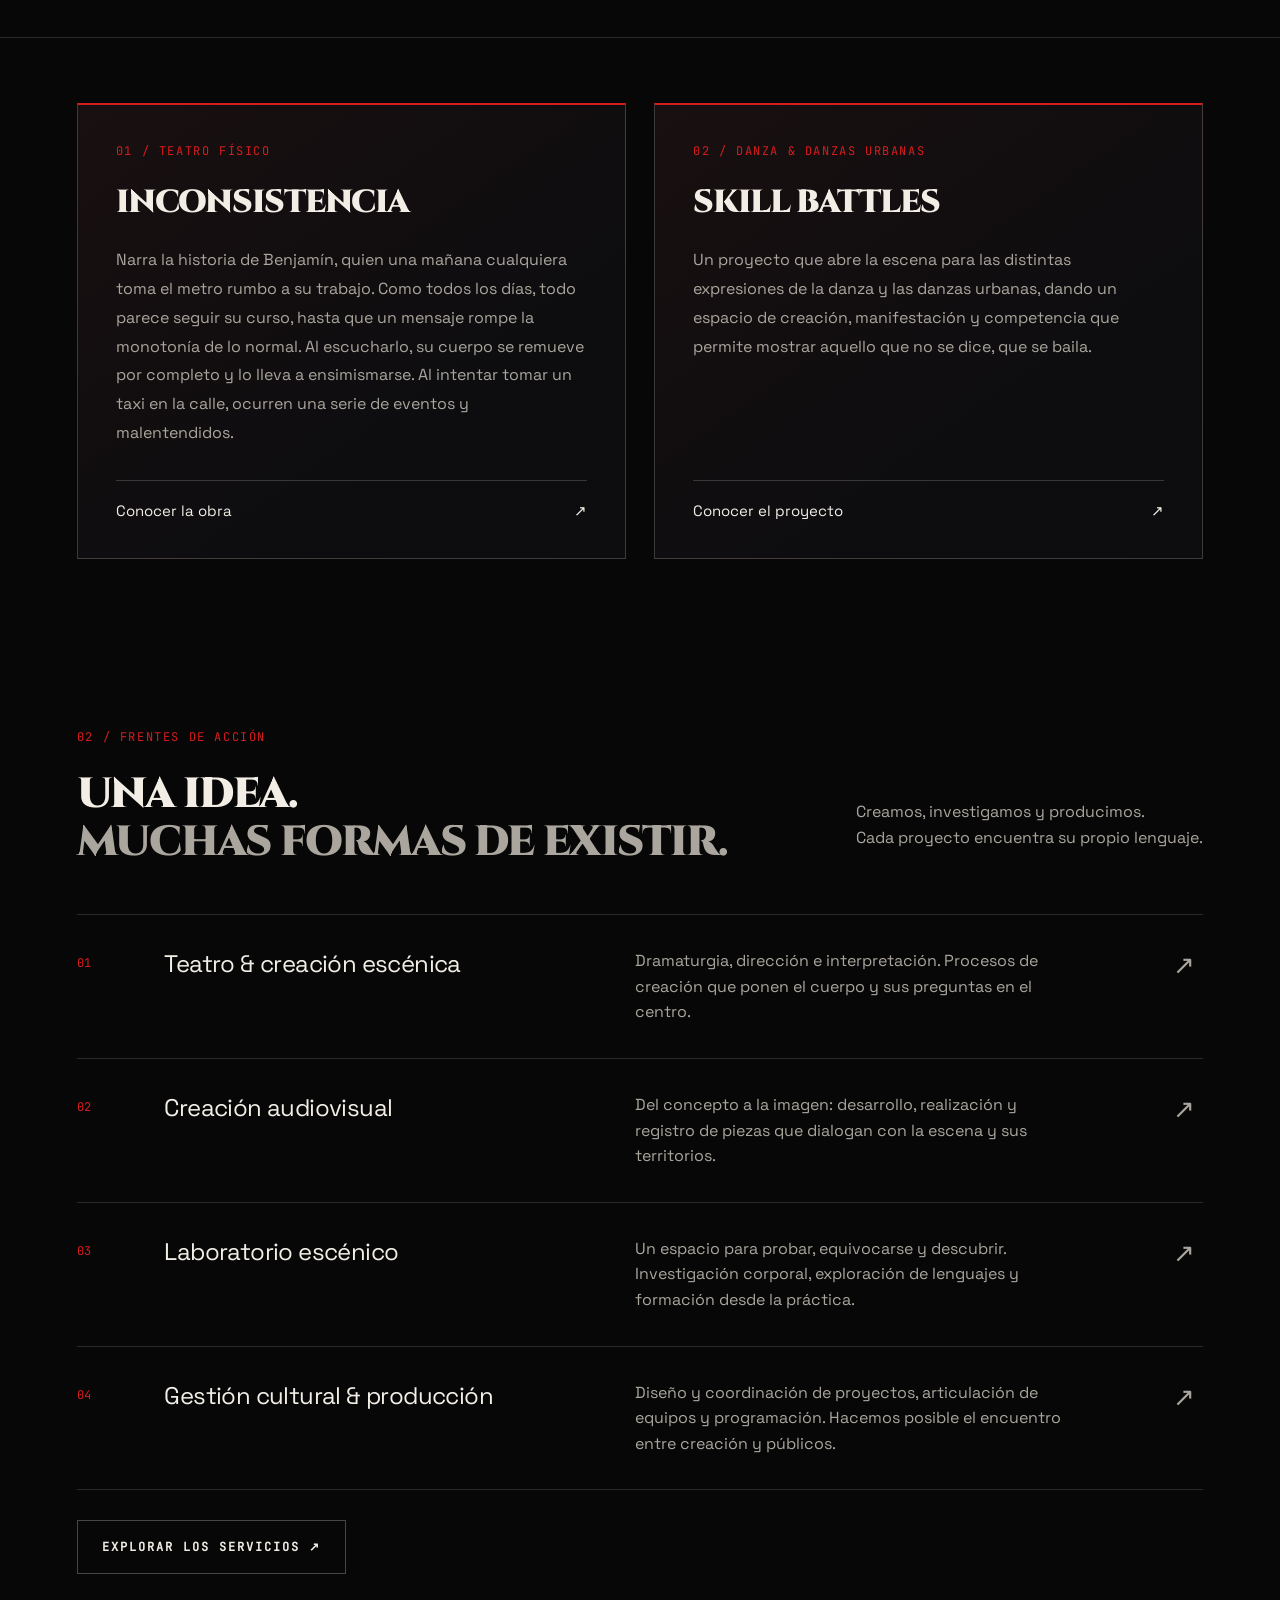
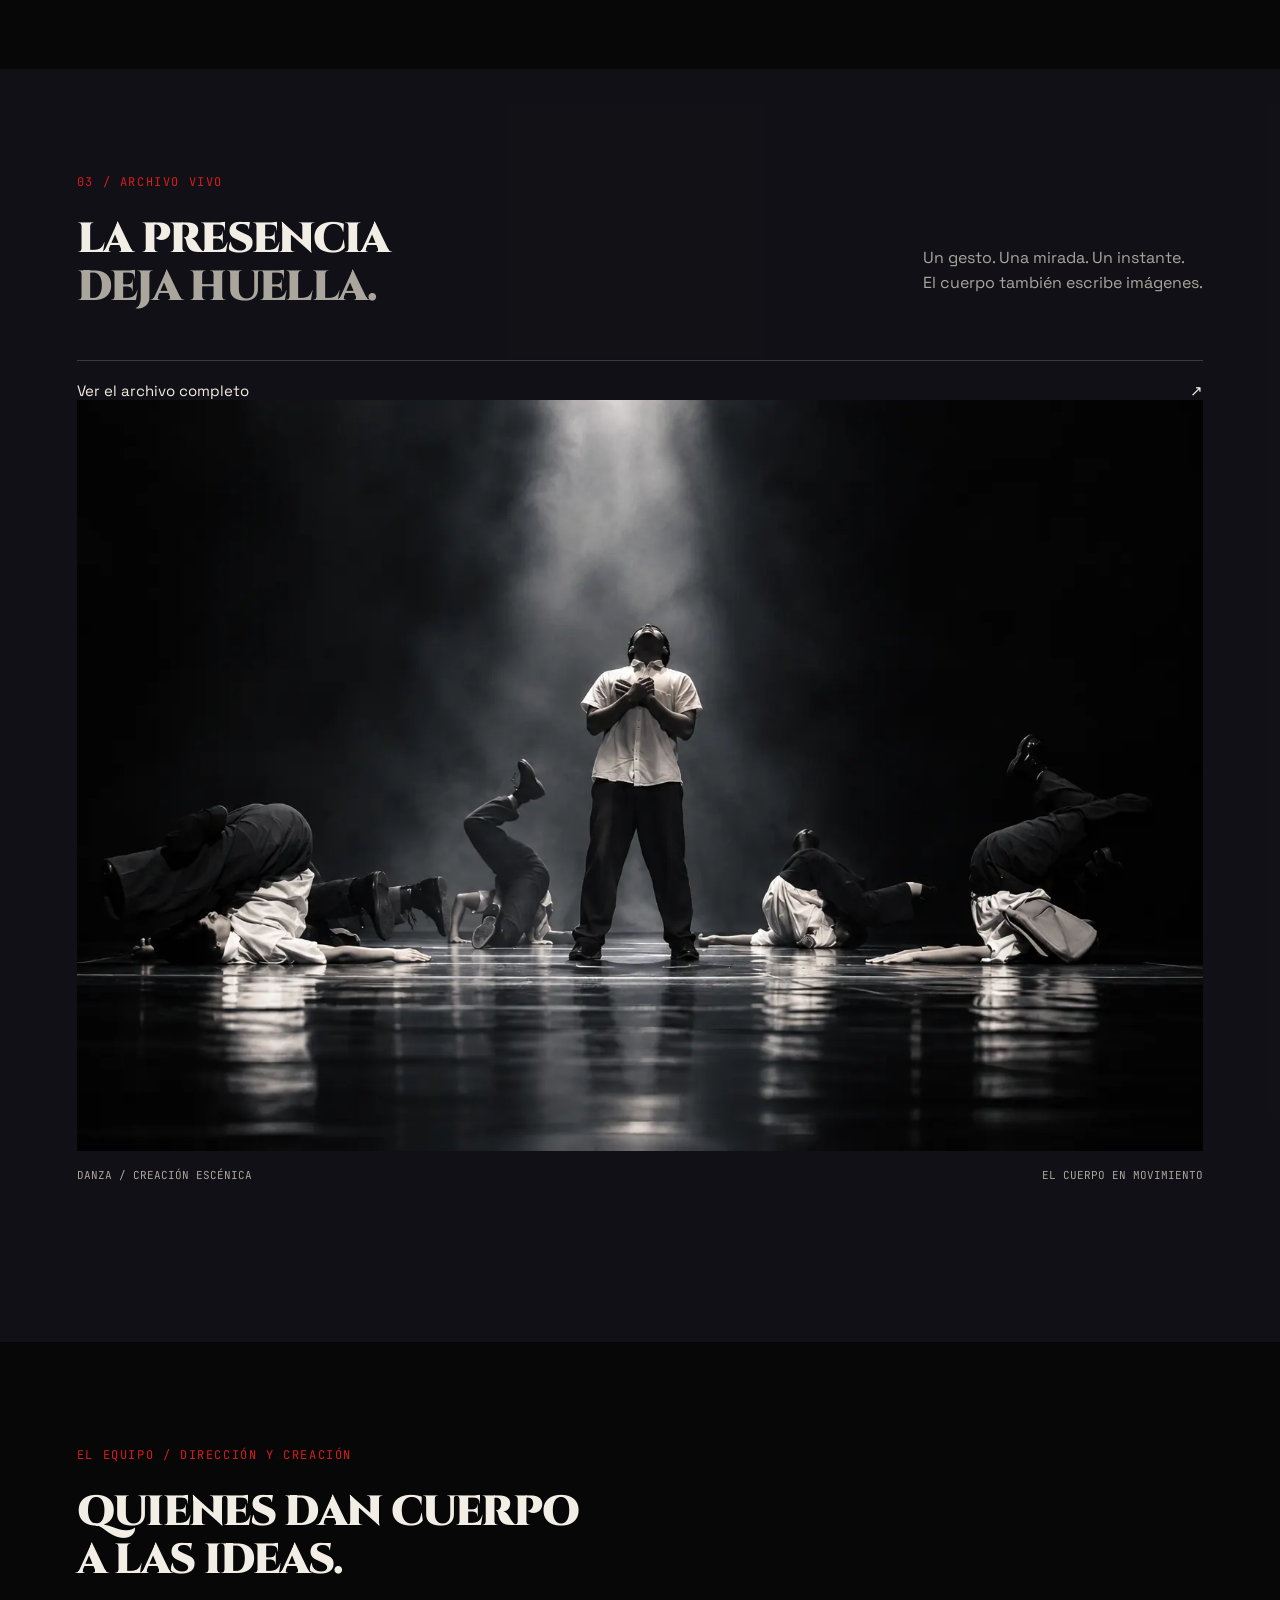
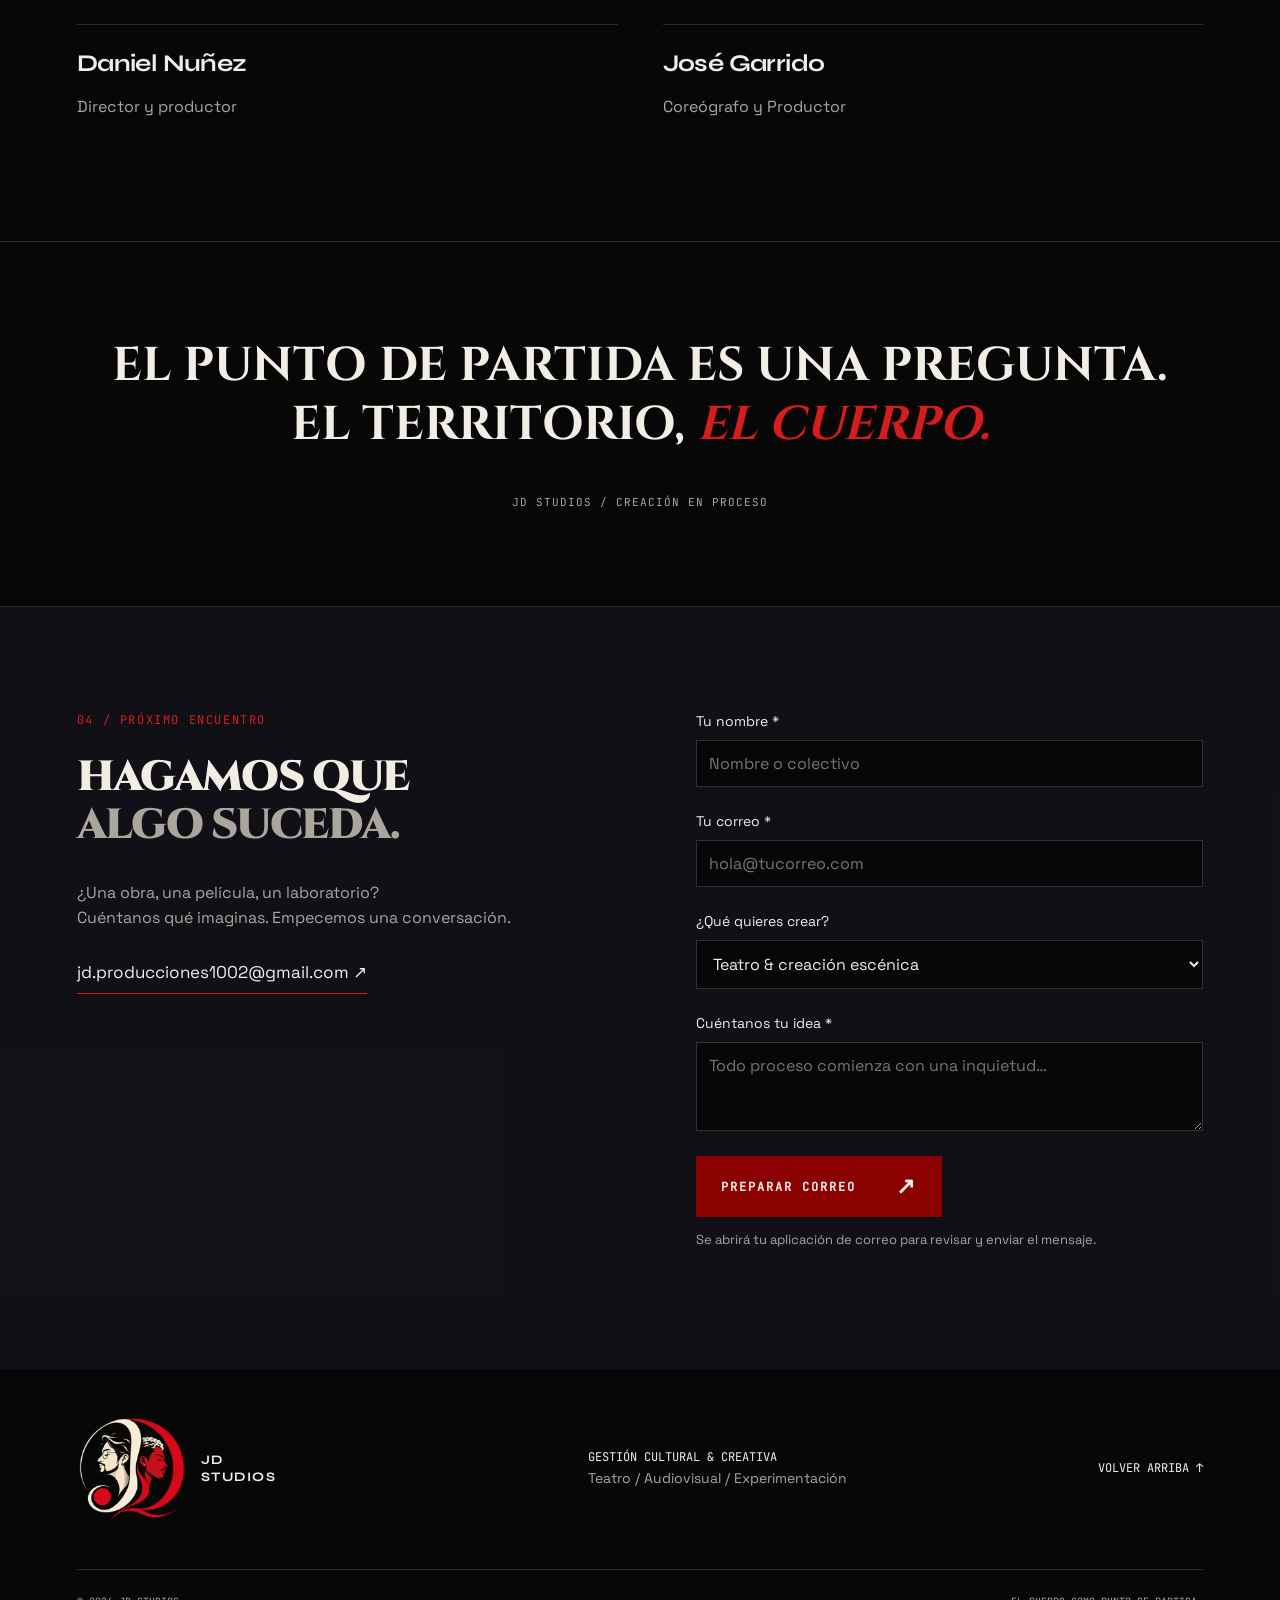
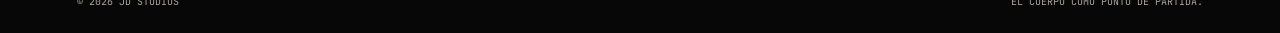
==== commit bae639e9: "Add Inconsistencia duration below gallery Co-Authored-By: Claude Opus 5.5 <noreply@anthropic.com>" ====
--- a/index.html
+++ b/index.html
@@ -1,5 +1,5 @@
 <!doctype html>
-<html lang="es"><head><meta charset="utf-8"><meta name="viewport" content="width=device-width,initial-scale=1"><title>JD Studios — Gestión cultural y creativa</title><meta name="description" content="Teatro, creación audiovisual y laboratorio escénico. Damos cuerpo a ideas y acompañamos proyectos culturales desde la creación hasta el encuentro con sus públicos."><link rel="icon" type="image/png" href="assets/opt/favicon-64.png"><link rel="preload" href="assets/fonts/space-grotesk.woff2" as="font" type="font/woff2" crossorigin><link rel="preload" href="assets/fonts/cinzel.woff2" as="font" type="font/woff2" crossorigin><link rel="preload" href="assets/fonts/jetbrains-mono.woff2" as="font" type="font/woff2" crossorigin><link rel="stylesheet" href="style.css?v=about-width"></head>
+<html lang="es"><head><meta charset="utf-8"><meta name="viewport" content="width=device-width,initial-scale=1"><title>JD Studios — Gestión cultural y creativa</title><meta name="description" content="Teatro, creación audiovisual y laboratorio escénico. Damos cuerpo a ideas y acompañamos proyectos culturales desde la creación hasta el encuentro con sus públicos."><link rel="icon" type="image/png" href="assets/opt/favicon-64.png"><link rel="preload" href="assets/fonts/space-grotesk.woff2" as="font" type="font/woff2" crossorigin><link rel="preload" href="assets/fonts/cinzel.woff2" as="font" type="font/woff2" crossorigin><link rel="preload" href="assets/fonts/jetbrains-mono.woff2" as="font" type="font/woff2" crossorigin><link rel="stylesheet" href="style.css?v=duration"></head>
 <body><a class="skip" href="#principal">Saltar al contenido</a><header><a class="brand" href="#inicio" aria-label="JD Studios, inicio"><span class="logo-frame"><img decoding="async" width="320" height="320" src="assets/opt/logo-320.webp" srcset="assets/opt/logo-160.webp 160w, assets/opt/logo-320.webp 320w" sizes="146px" alt="Logo de JD Studios" loading="lazy"></span><span>JD<br>STUDIOS</span></a><nav aria-label="Navegación principal"><a href="manifiesto.html">Manifiesto</a><a href="servicios.html">Servicios</a><a href="inconsistencia.html">Inconsistencia</a><a href="bailes-skillbattles.html">Batallas de baile</a><a href="archivo.html">Archivo</a></nav><a class="header-contact" href="#contacto">Conversemos <span>↗</span></a></header>
 <main id="principal"><section class="hero" id="inicio"><div class="hero-copy"><p class="eyebrow"><i></i> ANTÍDOTO A LA DESENCARNACIÓN DIGITAL</p><div class="hero-identity"><h1>El arte de<br><span class="outline">volver</span><br><em>al cuerpo.</em></h1><figure class="hero-emblem"><img decoding="async" width="1000" height="1032" src="assets/opt/identidad-1000.webp" srcset="assets/opt/identidad-640.webp 640w, assets/opt/identidad-1000.webp 1000w" sizes="(max-width:800px) 310px, 490px" alt="JD Studios: dos perfiles unidos en un emblema rojo y marfil" fetchpriority="high"></figure></div><div class="hero-summary"><p class="intro">Somos JD Studios, una empresa de gestión cultural y creación. Teatro, danza, imagen y experimentación: reivindicamos el cuerpo, el movimiento y el encuentro como fuerzas capaces de transformar lo que nos rodea.</p><div class="hero-actions"><a class="button" href="#manifiesto">Leer manifiesto ↓</a><a class="button secondary" href="servicios.html">Nuestros servicios</a></div></div></div><div class="hero-bottom"><span>ARTE QUE HABITA. CULTURA QUE MOVILIZA.</span><a href="#manifiesto">DESPLAZAR PARA EXPLORAR ↓</a></div></section>
 <div class="discipline-strip" aria-label="Disciplinas"><span>TEATRO</span><b>✳</b><span>CREACIÓN AUDIOVISUAL</span><b>✳</b><span>LABORATORIO ESCÉNICO</span><b>✳</b><span>GESTIÓN CULTURAL</span></div>
--- a/style.css
+++ b/style.css
@@ -159,3 +159,4 @@
 .about-photo{margin:4px 0 6px;max-width:420px;border:1px solid var(--line)}.about-photo img{display:block;width:100%;height:auto;filter:saturate(.9)}
 .about-photo img{aspect-ratio:4/5;object-fit:cover;object-position:50% 0}
 .about-person>p,.about-person>ul{max-width:820px}
+.inc-duration{margin-top:28px;font:13px/1.6 'JetBrains Mono',monospace;letter-spacing:1.5px;color:var(--muted)}.inc-duration span{color:var(--red)}
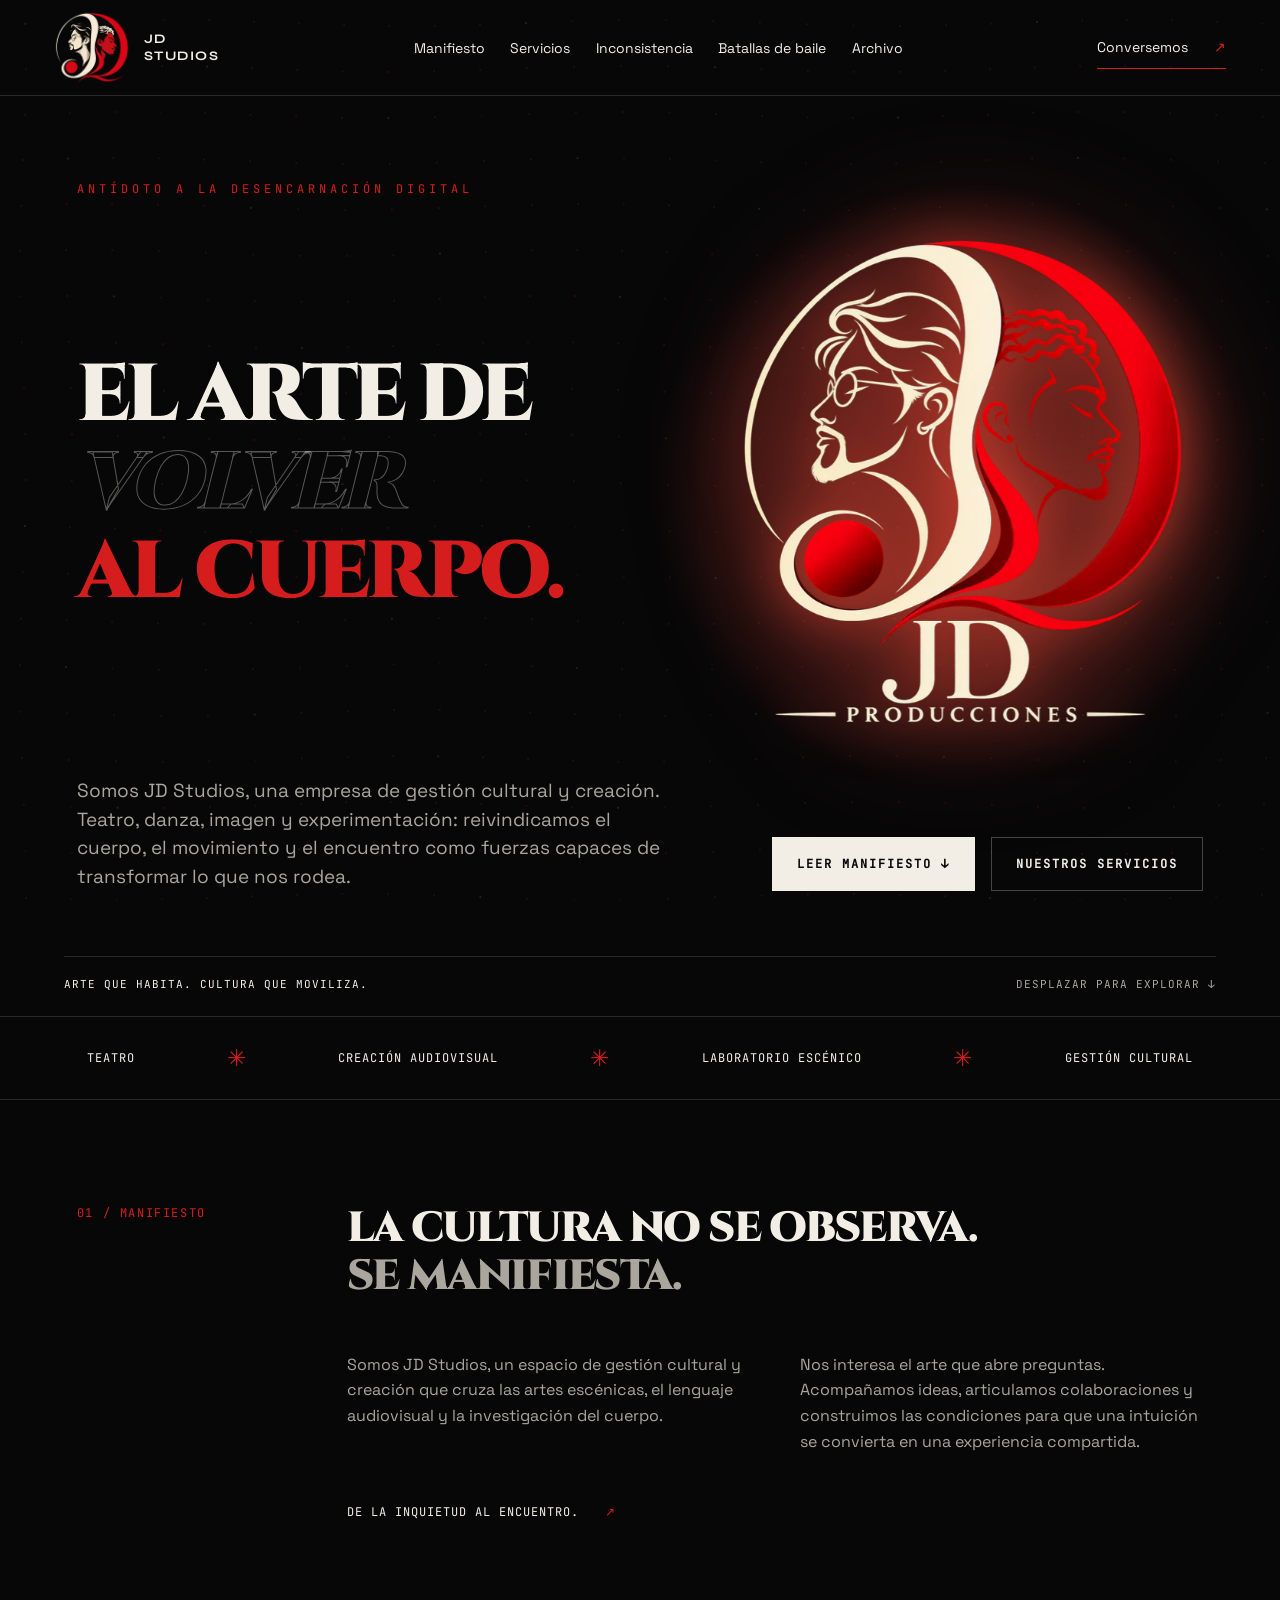
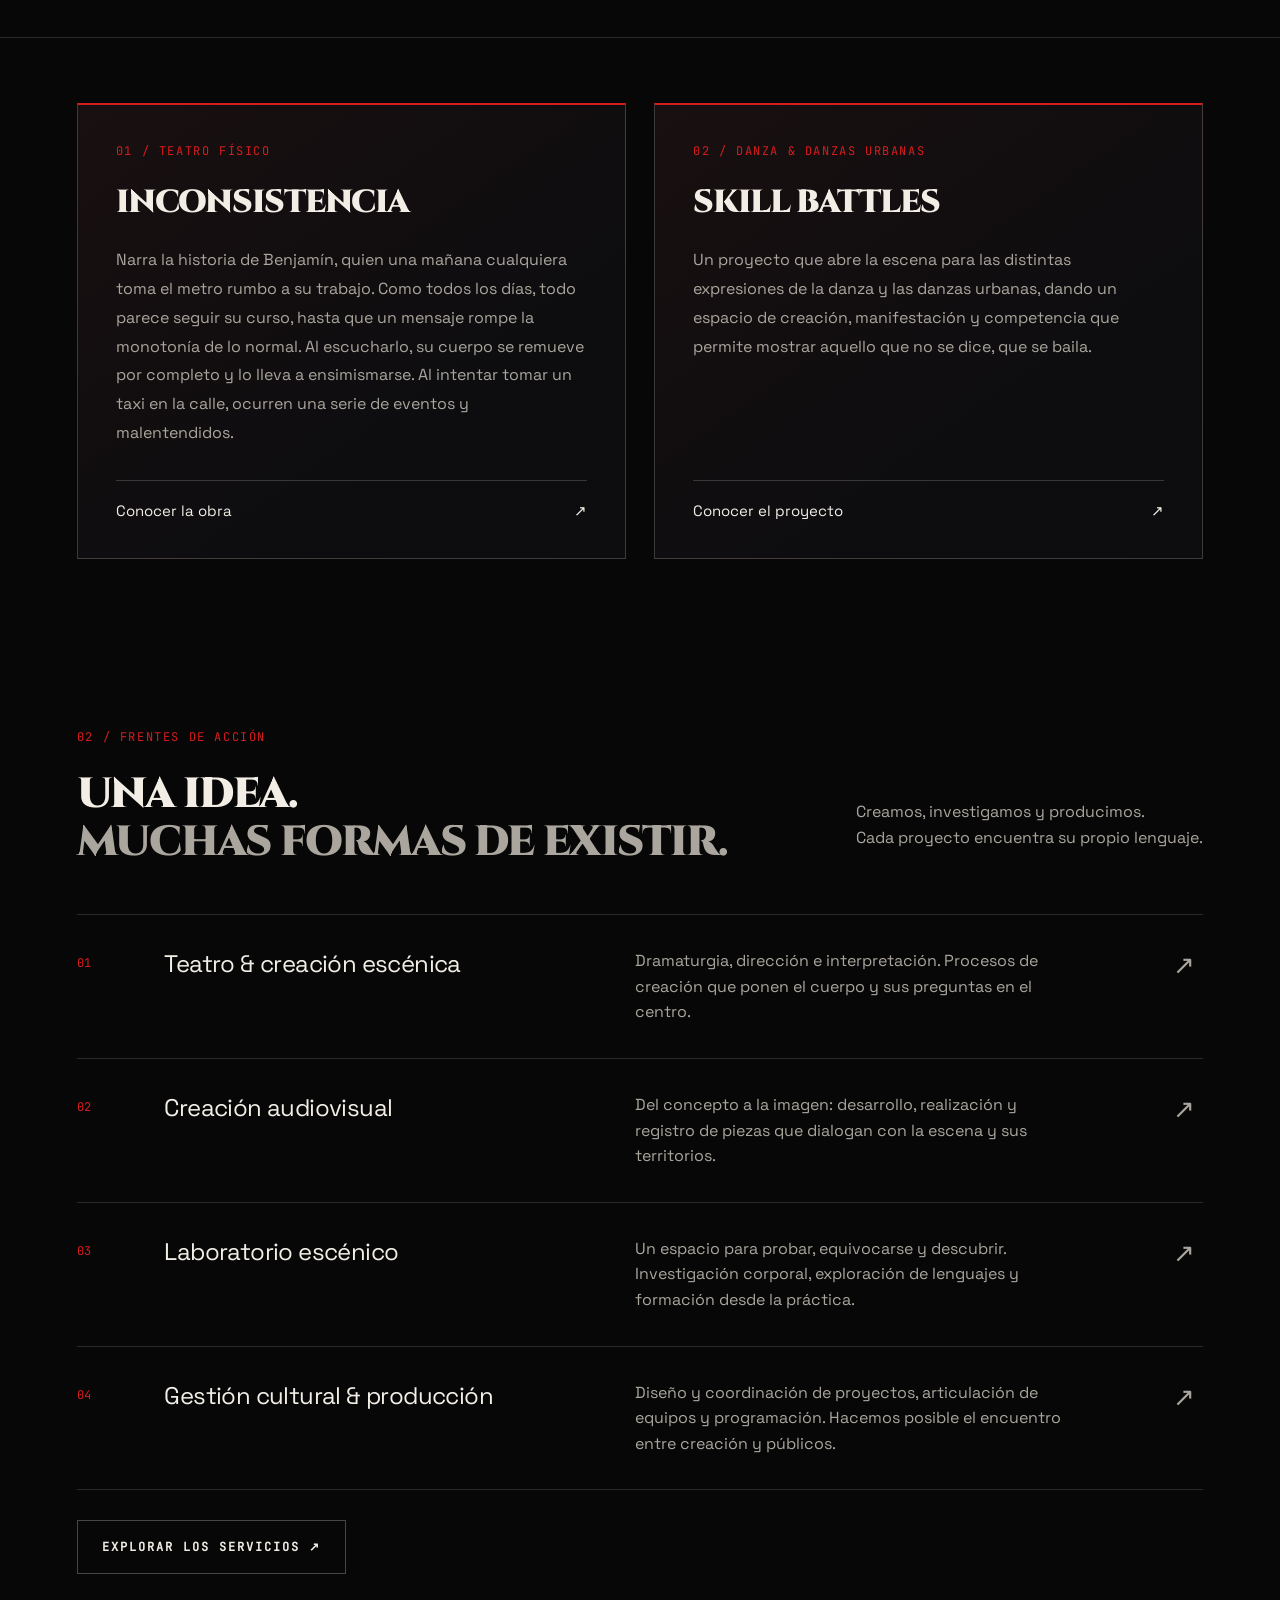
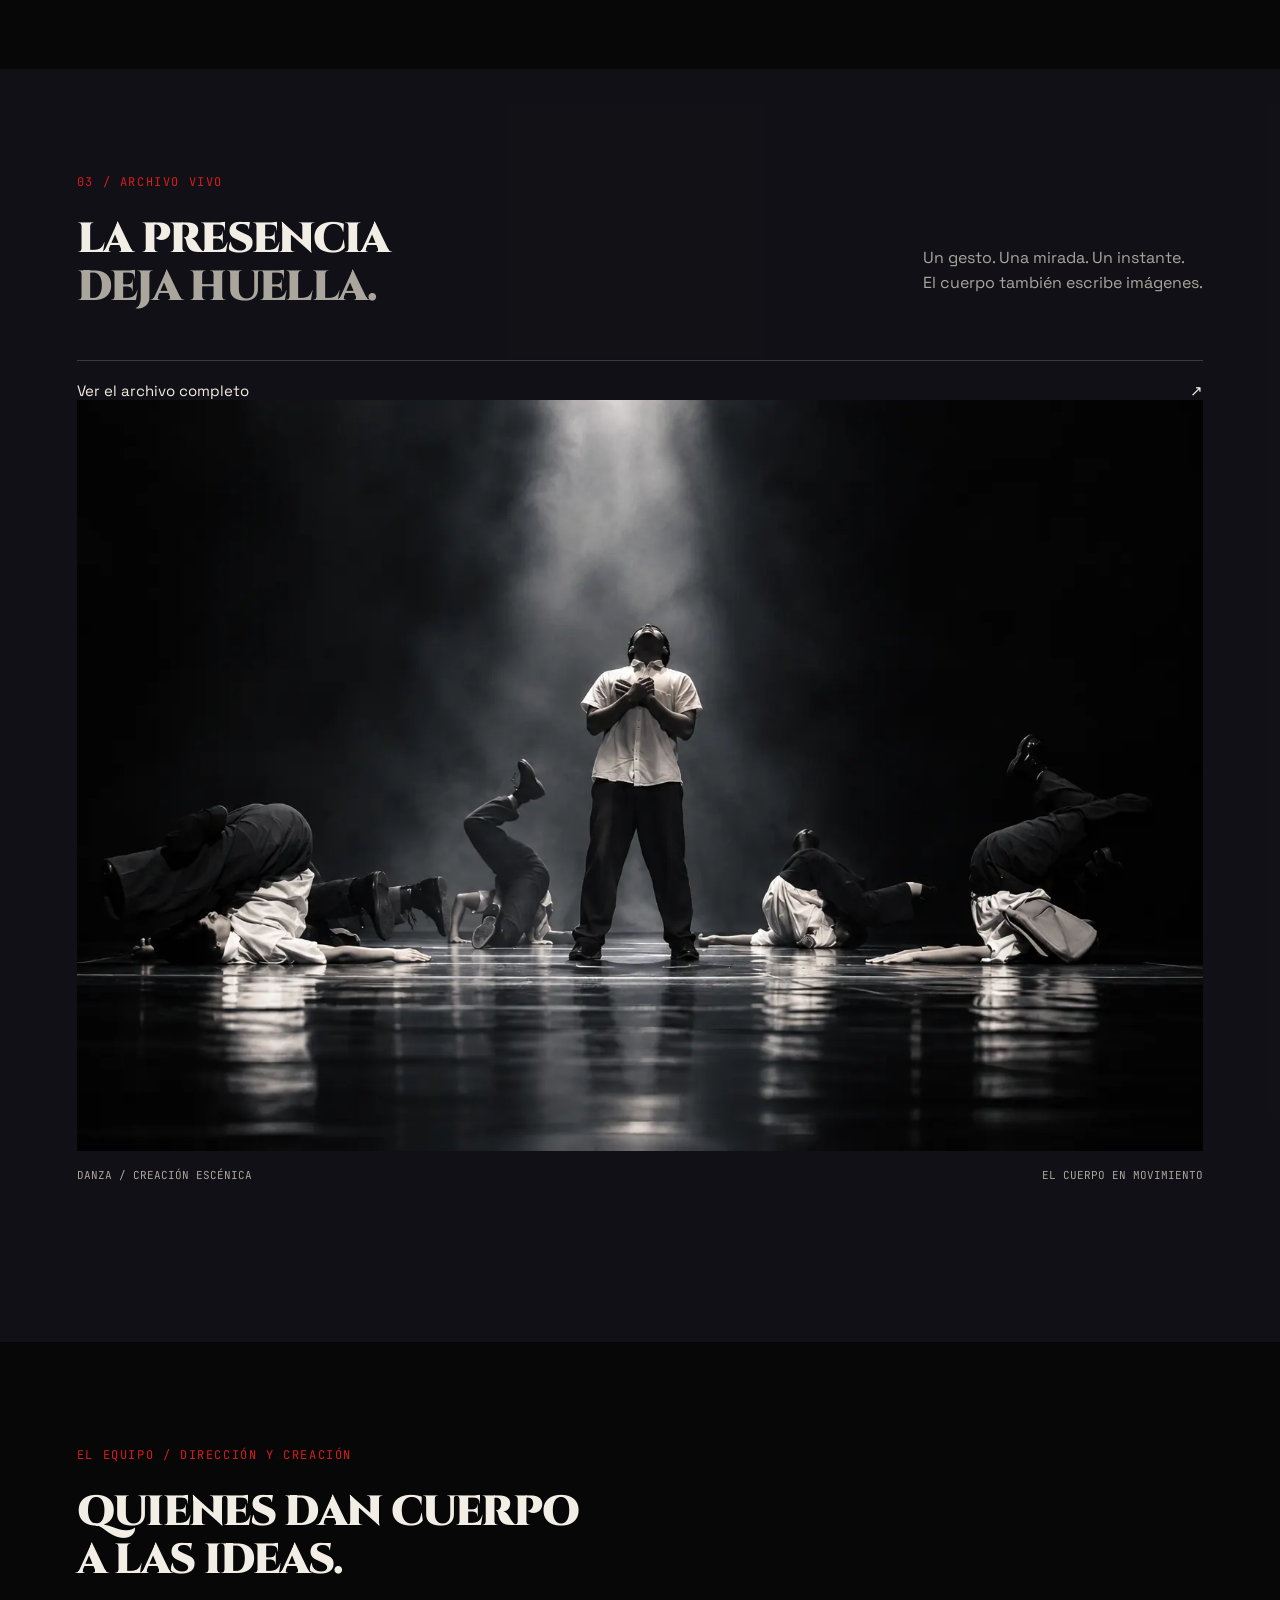
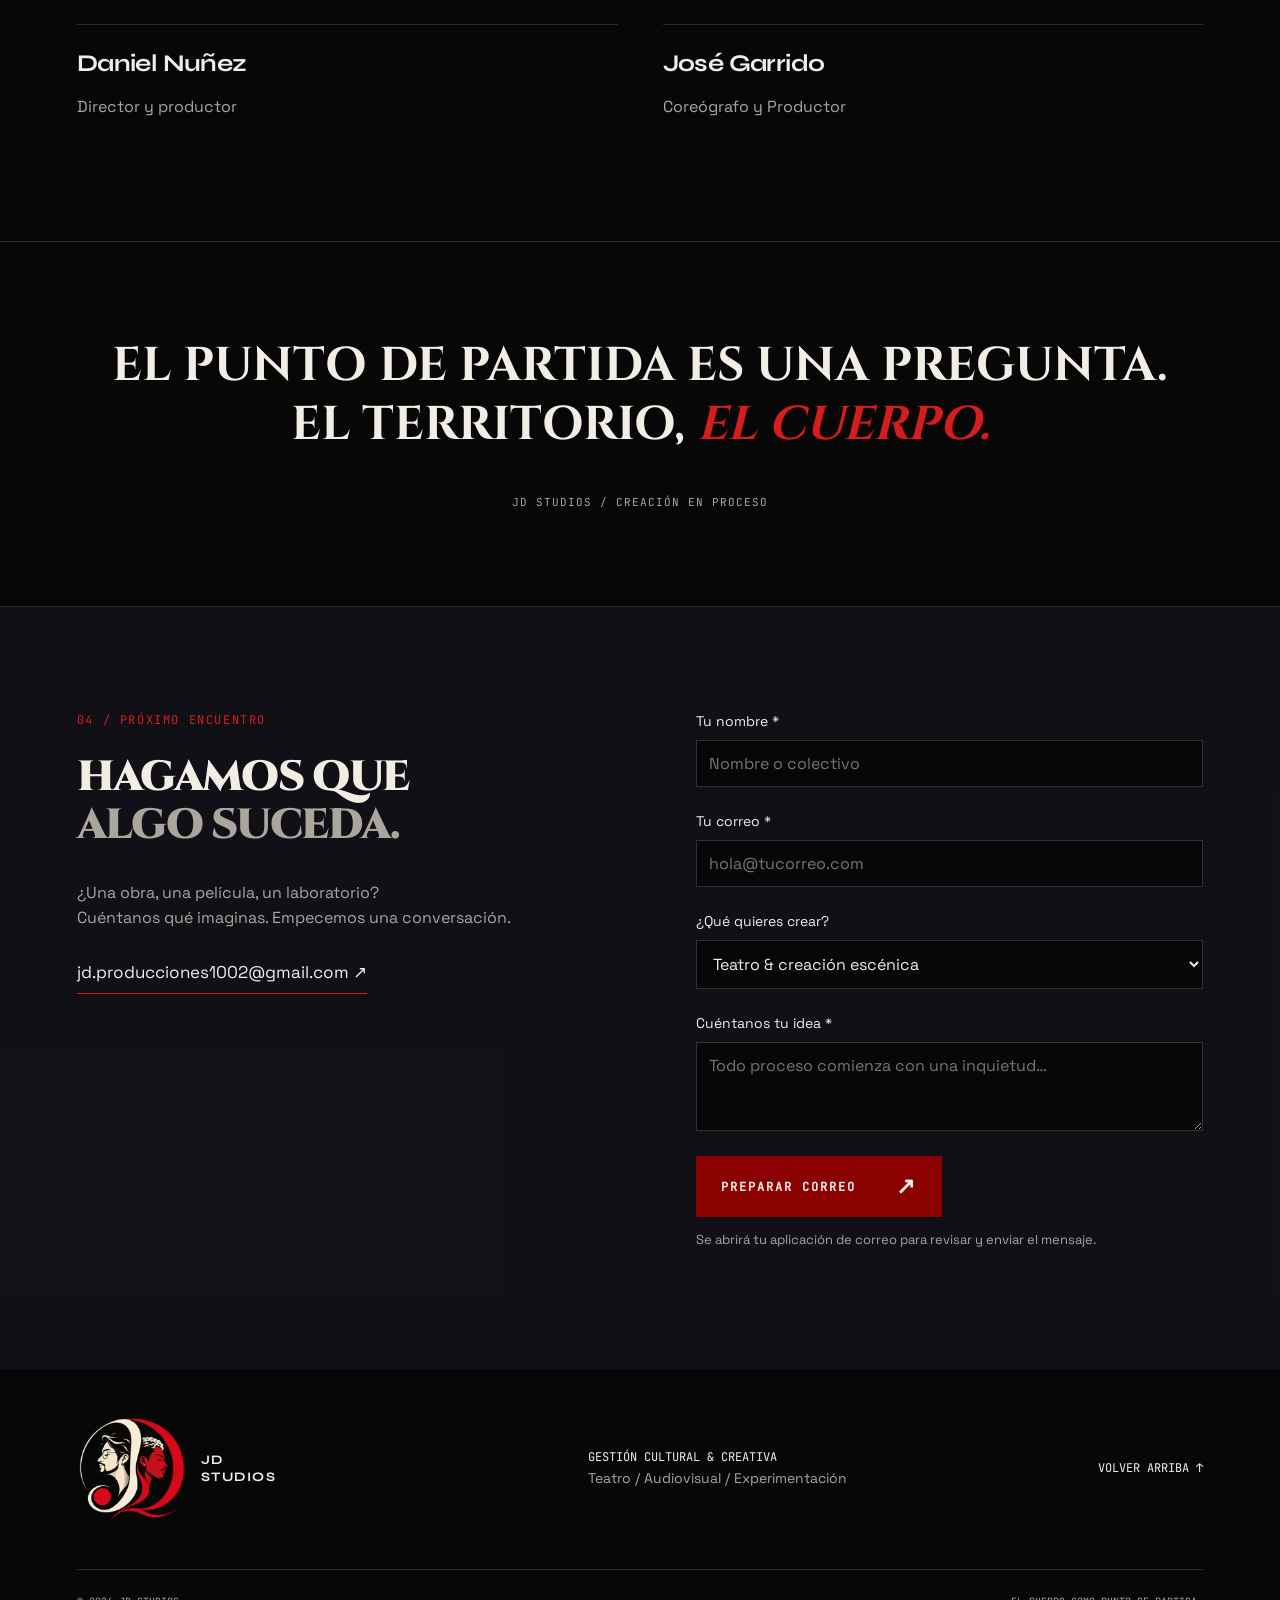
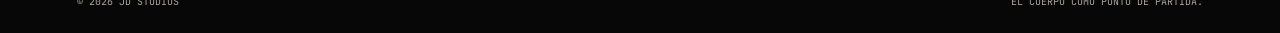
==== commit 57ef0232: "Expand Inconsistencia page from dossier; add looping Skill Battles video banner Co-Authored-By: Clau" ====
--- a/index.html
+++ b/index.html
@@ -1,5 +1,5 @@
 <!doctype html>
-<html lang="es"><head><meta charset="utf-8"><meta name="viewport" content="width=device-width,initial-scale=1"><title>JD Studios — Gestión cultural y creativa</title><meta name="description" content="Teatro, creación audiovisual y laboratorio escénico. Damos cuerpo a ideas y acompañamos proyectos culturales desde la creación hasta el encuentro con sus públicos."><link rel="icon" type="image/png" href="assets/opt/favicon-64.png"><link rel="preload" href="assets/fonts/space-grotesk.woff2" as="font" type="font/woff2" crossorigin><link rel="preload" href="assets/fonts/cinzel.woff2" as="font" type="font/woff2" crossorigin><link rel="preload" href="assets/fonts/jetbrains-mono.woff2" as="font" type="font/woff2" crossorigin><link rel="stylesheet" href="style.css?v=duration"></head>
+<html lang="es"><head><meta charset="utf-8"><meta name="viewport" content="width=device-width,initial-scale=1"><title>JD Studios — Gestión cultural y creativa</title><meta name="description" content="Teatro, creación audiovisual y laboratorio escénico. Damos cuerpo a ideas y acompañamos proyectos culturales desde la creación hasta el encuentro con sus públicos."><link rel="icon" type="image/png" href="assets/opt/favicon-64.png"><link rel="preload" href="assets/fonts/space-grotesk.woff2" as="font" type="font/woff2" crossorigin><link rel="preload" href="assets/fonts/cinzel.woff2" as="font" type="font/woff2" crossorigin><link rel="preload" href="assets/fonts/jetbrains-mono.woff2" as="font" type="font/woff2" crossorigin><link rel="stylesheet" href="style.css?v=loop"></head>
 <body><a class="skip" href="#principal">Saltar al contenido</a><header><a class="brand" href="#inicio" aria-label="JD Studios, inicio"><span class="logo-frame"><img decoding="async" width="320" height="320" src="assets/opt/logo-320.webp" srcset="assets/opt/logo-160.webp 160w, assets/opt/logo-320.webp 320w" sizes="146px" alt="Logo de JD Studios" loading="lazy"></span><span>JD<br>STUDIOS</span></a><nav aria-label="Navegación principal"><a href="manifiesto.html">Manifiesto</a><a href="servicios.html">Servicios</a><a href="inconsistencia.html">Inconsistencia</a><a href="bailes-skillbattles.html">Batallas de baile</a><a href="archivo.html">Archivo</a></nav><a class="header-contact" href="#contacto">Conversemos <span>↗</span></a></header>
 <main id="principal"><section class="hero" id="inicio"><div class="hero-copy"><p class="eyebrow"><i></i> ANTÍDOTO A LA DESENCARNACIÓN DIGITAL</p><div class="hero-identity"><h1>El arte de<br><span class="outline">volver</span><br><em>al cuerpo.</em></h1><figure class="hero-emblem"><img decoding="async" width="1000" height="1032" src="assets/opt/identidad-1000.webp" srcset="assets/opt/identidad-640.webp 640w, assets/opt/identidad-1000.webp 1000w" sizes="(max-width:800px) 310px, 490px" alt="JD Studios: dos perfiles unidos en un emblema rojo y marfil" fetchpriority="high"></figure></div><div class="hero-summary"><p class="intro">Somos JD Studios, una empresa de gestión cultural y creación. Teatro, danza, imagen y experimentación: reivindicamos el cuerpo, el movimiento y el encuentro como fuerzas capaces de transformar lo que nos rodea.</p><div class="hero-actions"><a class="button" href="#manifiesto">Leer manifiesto ↓</a><a class="button secondary" href="servicios.html">Nuestros servicios</a></div></div></div><div class="hero-bottom"><span>ARTE QUE HABITA. CULTURA QUE MOVILIZA.</span><a href="#manifiesto">DESPLAZAR PARA EXPLORAR ↓</a></div></section>
 <div class="discipline-strip" aria-label="Disciplinas"><span>TEATRO</span><b>✳</b><span>CREACIÓN AUDIOVISUAL</span><b>✳</b><span>LABORATORIO ESCÉNICO</span><b>✳</b><span>GESTIÓN CULTURAL</span></div>
--- a/style.css
+++ b/style.css
@@ -160,3 +160,29 @@
 .about-photo img{aspect-ratio:4/5;object-fit:cover;object-position:50% 0}
 .about-person>p,.about-person>ul{max-width:820px}
 .inc-duration{margin-top:28px;font:13px/1.6 'JetBrains Mono',monospace;letter-spacing:1.5px;color:var(--muted)}.inc-duration span{color:var(--red)}
+
+.inc-facts{padding-top:0;padding-bottom:0}
+.inc-facts dl{display:grid;grid-template-columns:repeat(auto-fit,minmax(170px,1fr));margin:0;border-top:1px solid var(--line);border-bottom:1px solid var(--line)}
+.inc-facts dl>div{padding:22px 18px 22px 0}
+.inc-facts dt{font:11px 'JetBrains Mono',monospace;letter-spacing:1.5px;text-transform:uppercase;color:var(--red);margin-bottom:8px}
+.inc-facts dd{margin:0;font-size:16px;line-height:1.4}
+.work-synopsis>div>p.inc-quote{font-family:Cinzel,serif;font-size:clamp(20px,2.2vw,28px);color:var(--paper);line-height:1.4}
+.inc-alt{background:#0e0e11}
+.inc-list{margin:10px 0 0;padding-left:1.4em;display:grid;gap:14px;color:var(--muted);font-size:17px;line-height:1.7;max-width:820px}
+.inc-list li::marker{color:var(--red);font:13px 'JetBrains Mono',monospace}
+.inc-subtitle{margin:40px 0 20px;font:12px 'JetBrains Mono',monospace;letter-spacing:2px;text-transform:uppercase;color:var(--red)}
+.inc-palette{display:grid;grid-template-columns:repeat(auto-fit,minmax(200px,1fr));gap:24px}
+.inc-swatches{display:block;height:54px;margin-bottom:14px;background:linear-gradient(90deg,var(--a) 0 25%,var(--b) 25% 50%,var(--c) 50% 75%,var(--d) 75%);border:1px solid var(--line)}
+.inc-palette h4{margin:0 0 6px;font-size:16px}
+.work-synopsis .inc-palette p{font-size:15px;line-height:1.6;color:var(--muted);margin:0}
+.inc-people-grid{display:grid;grid-template-columns:repeat(auto-fill,minmax(260px,1fr));gap:1px;margin-top:40px;background:var(--line);border:1px solid var(--line)}
+.inc-people-grid article{background:#0b0b0e;padding:28px 24px}
+.inc-people-grid h3{margin:0 0 6px;font-size:22px;letter-spacing:-.01em}
+.inc-people-grid .inc-role{font:11px 'JetBrains Mono',monospace;letter-spacing:1.5px;text-transform:uppercase;color:var(--red);margin:0 0 14px}
+.inc-people-grid p{color:var(--muted);font-size:15px;line-height:1.65;margin:0}
+.inc-people-grid{background:none;border:0;gap:0}.inc-people-grid article{border:1px solid var(--line);margin:0 -1px -1px 0}
+.battle-loop{position:relative;height:min(62vh,620px);min-height:320px;overflow:hidden;border-top:1px solid var(--line);border-bottom:1px solid var(--line);background:#0b0b0e}
+.battle-loop video{display:block;width:100%;height:100%;object-fit:cover;object-position:50% 45%;filter:saturate(.95) contrast(1.05)}
+.battle-loop:after{content:'';position:absolute;inset:0;background:linear-gradient(180deg,#0b0b0e 0,transparent 18%,transparent 70%,#0b0b0ee6);pointer-events:none}
+.battle-loop-label{position:absolute;left:clamp(16px,4vw,48px);bottom:22px;z-index:1;margin:0;font:12px 'JetBrains Mono',monospace;letter-spacing:1.5px;text-transform:uppercase;color:var(--paper)}
+.battle-loop-label span{color:var(--red)}
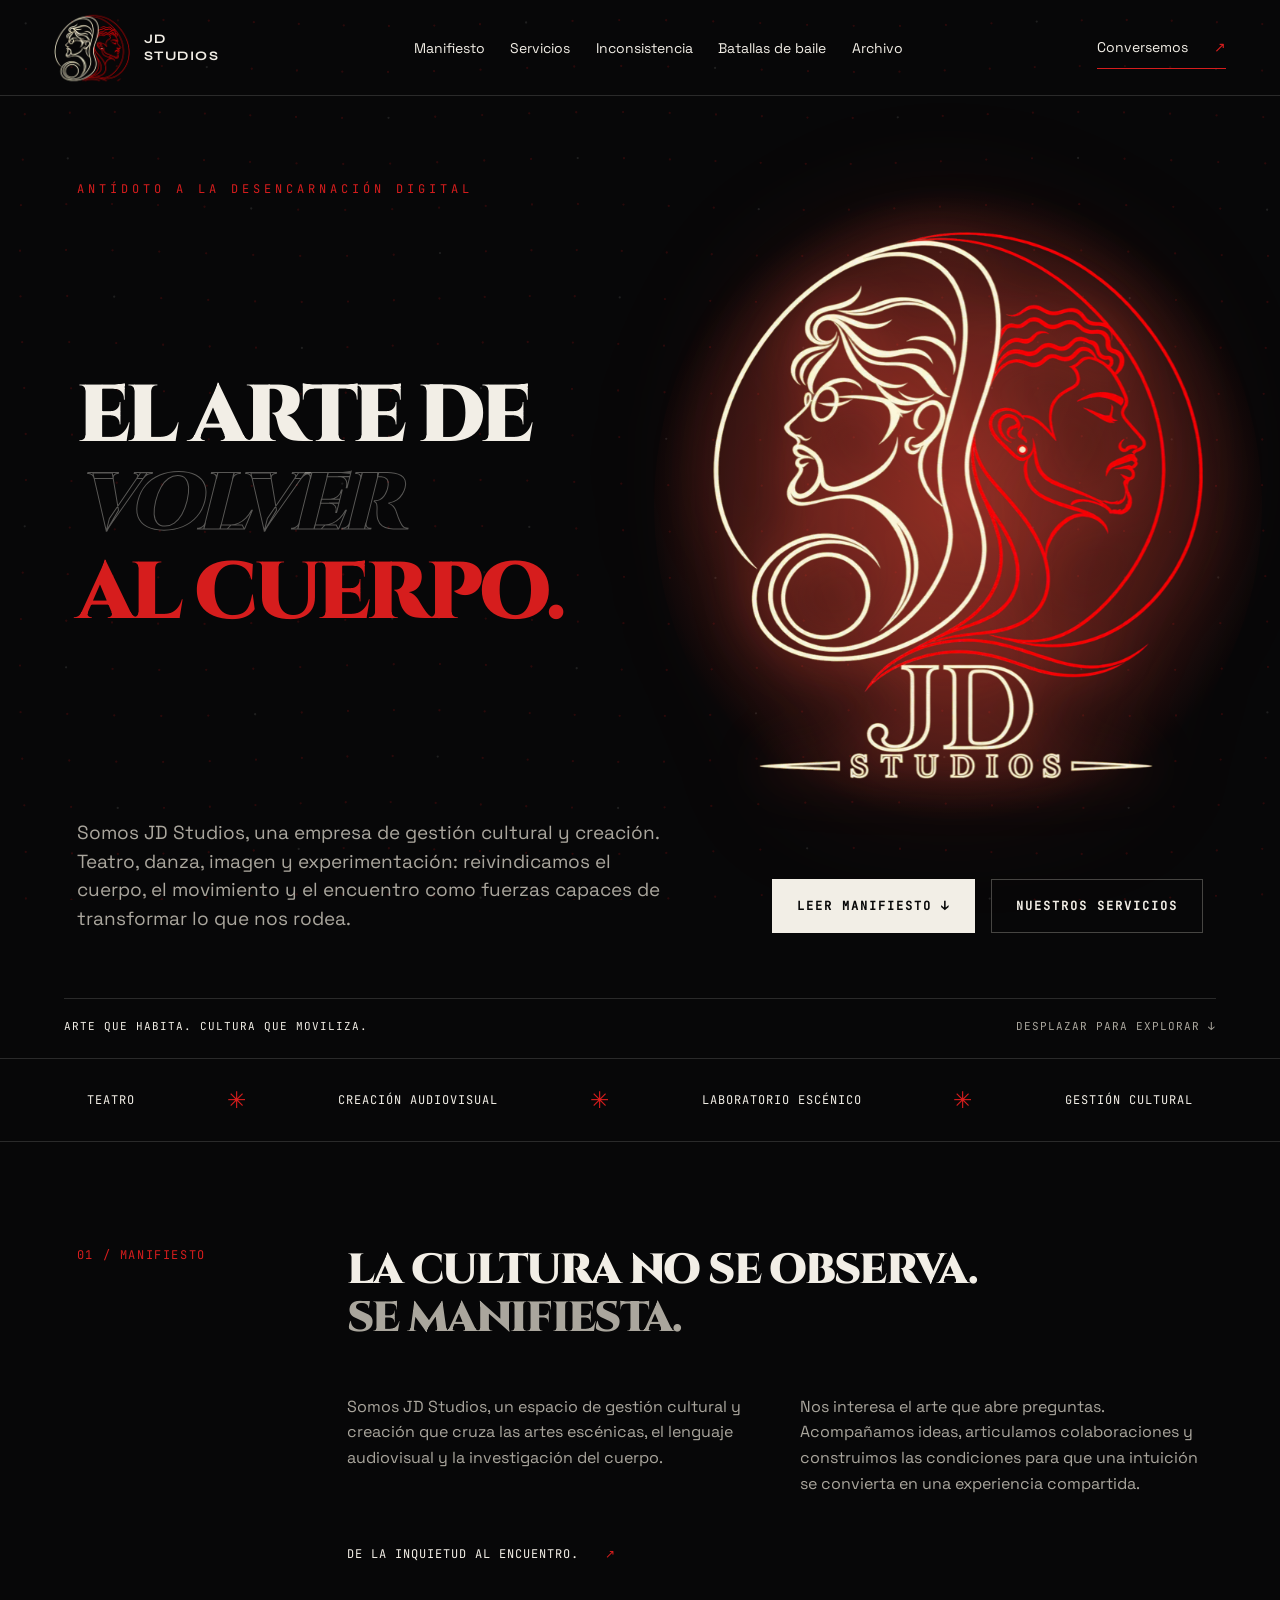
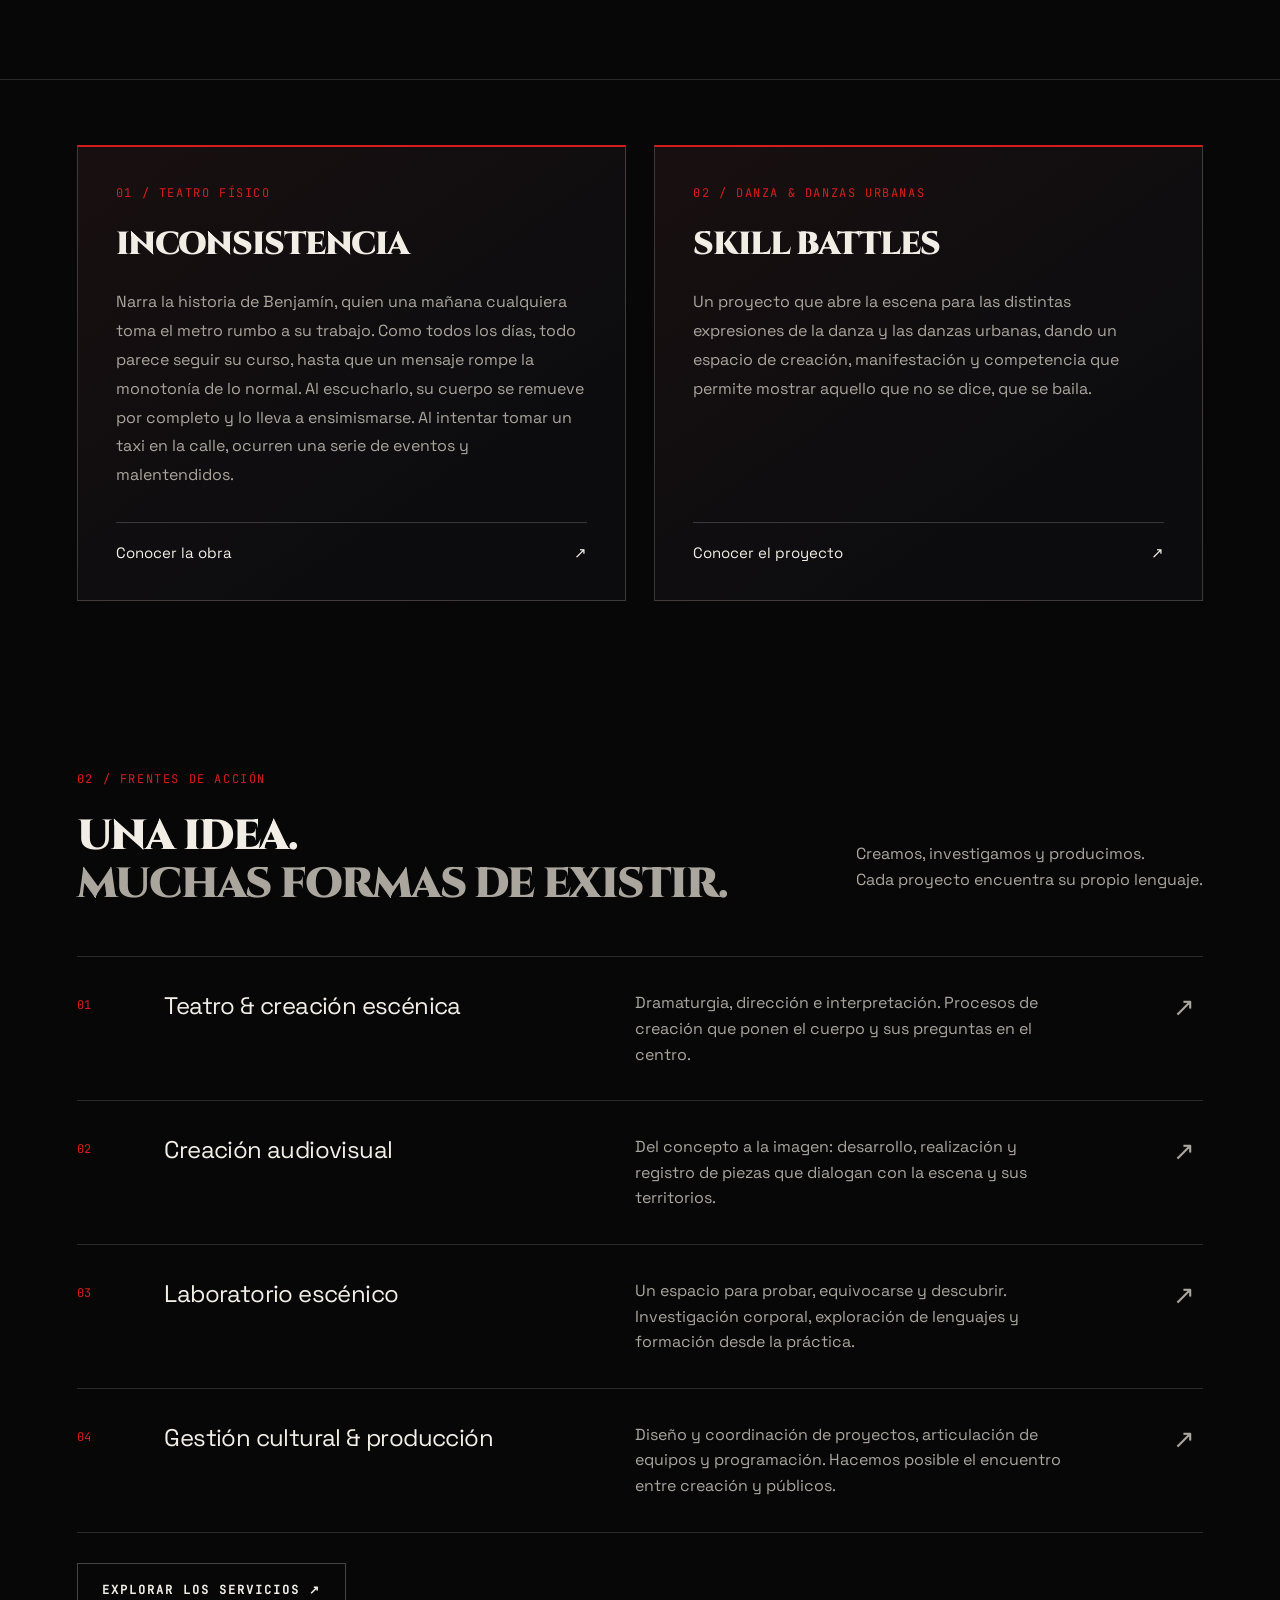
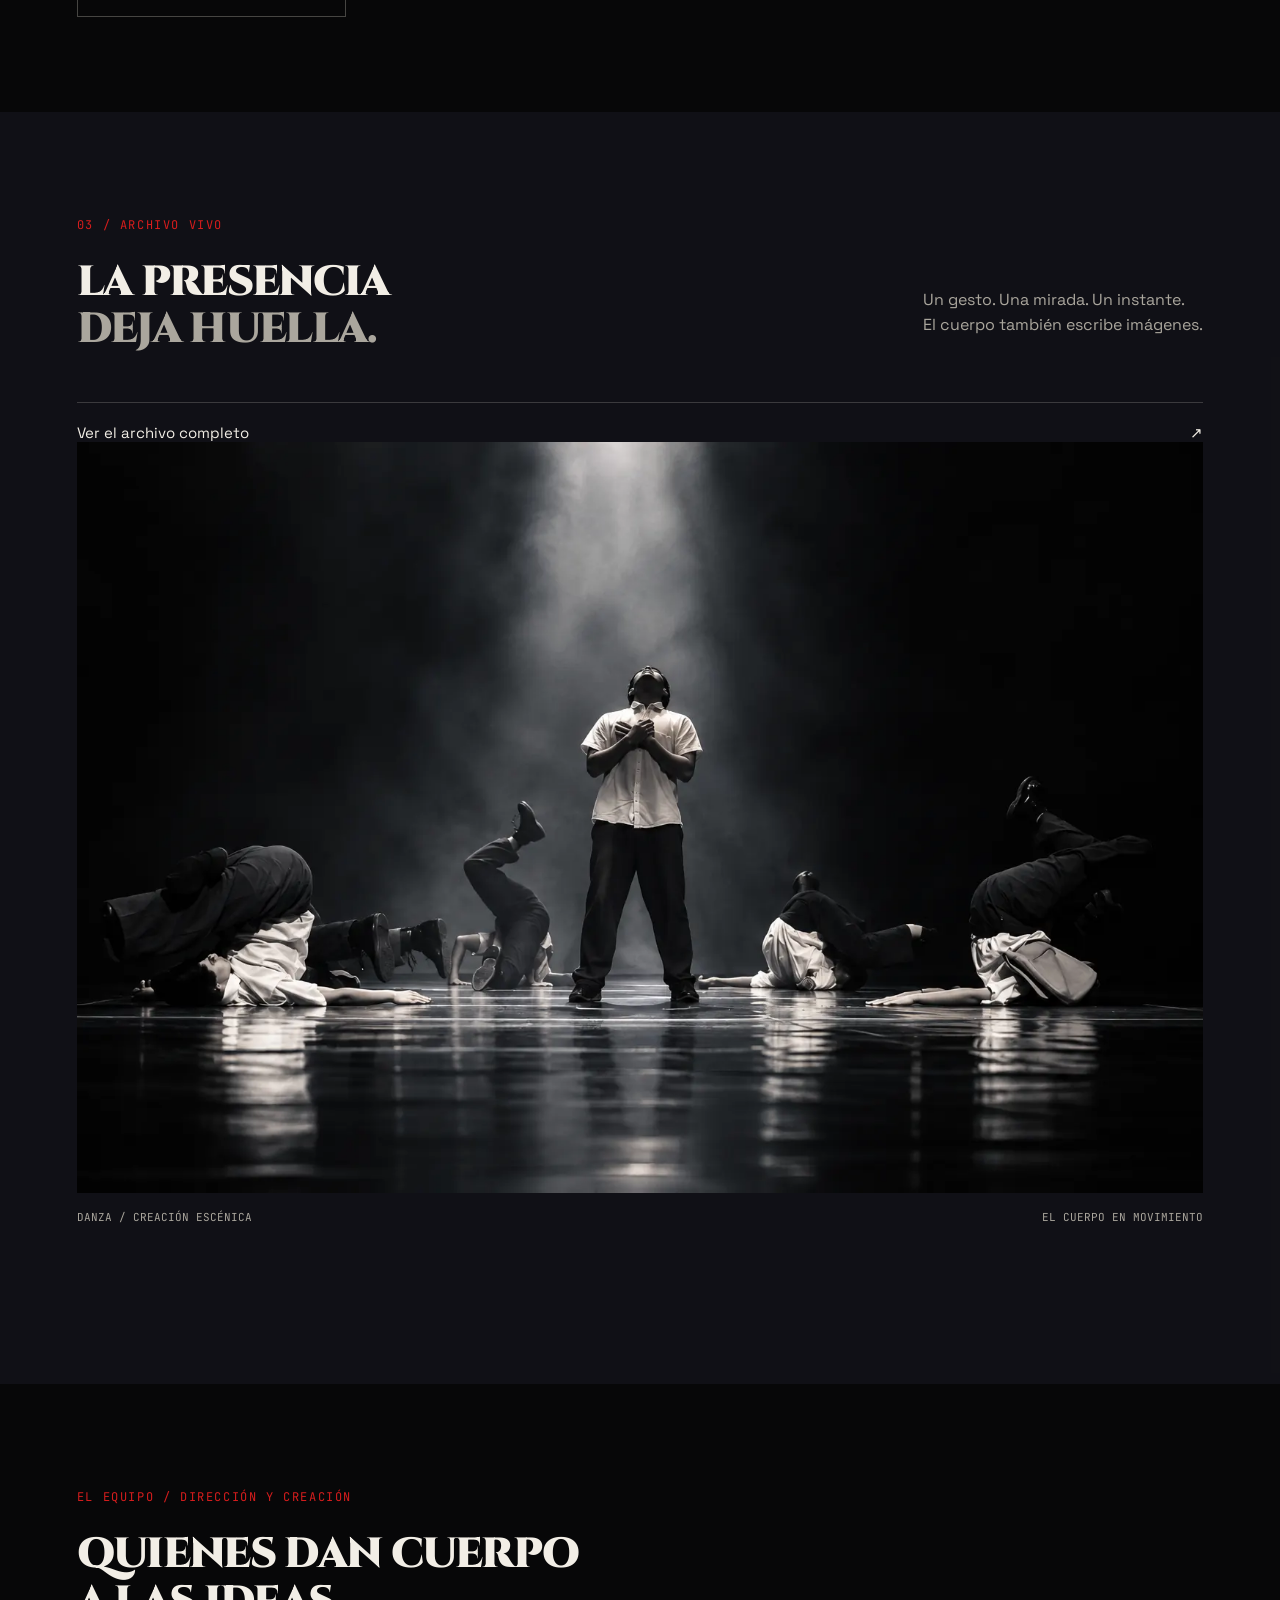
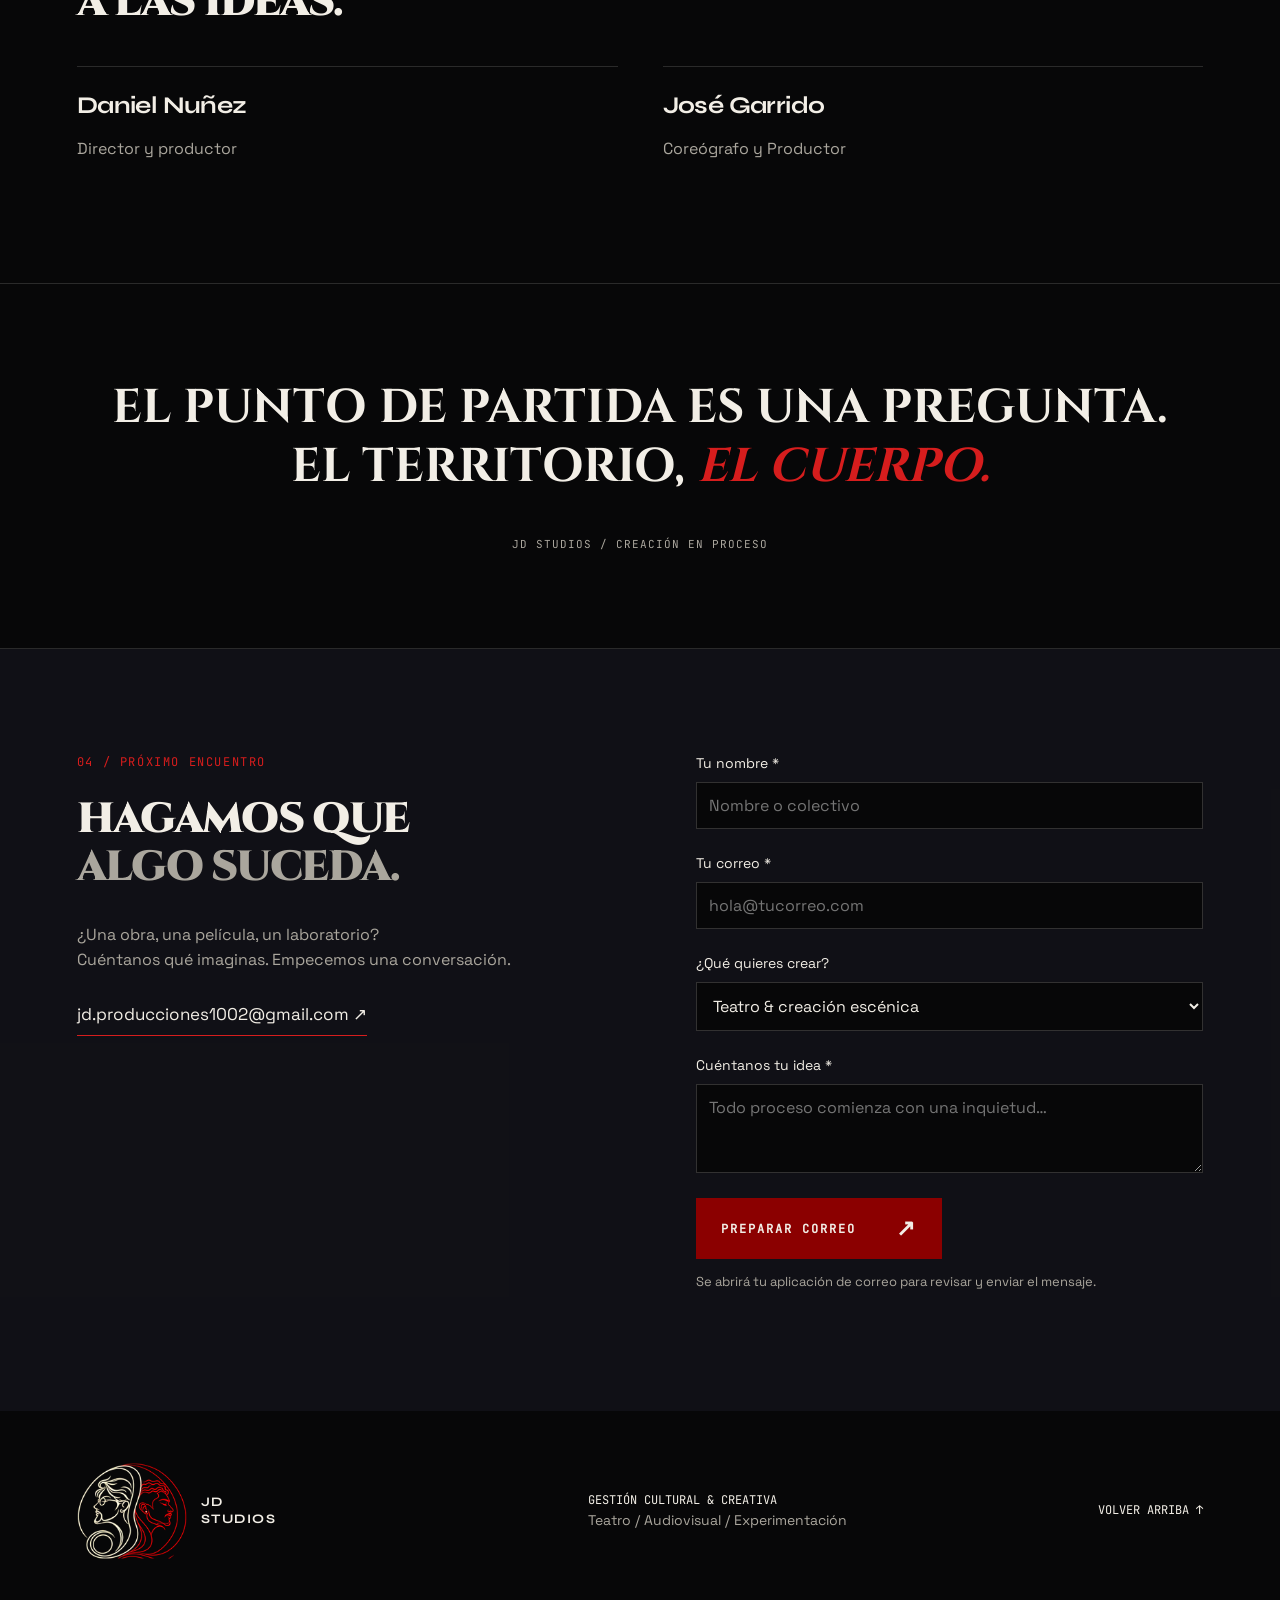
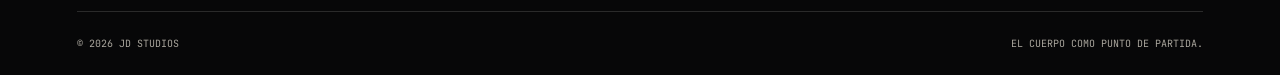
==== commit ed9a7657: "Replace logo with new JD Studios line-art emblem Hero uses the full logo with wordmark; header/foote" ====
--- a/index.html
+++ b/index.html
@@ -1,7 +1,7 @@
 <!doctype html>
 <html lang="es"><head><meta charset="utf-8"><meta name="viewport" content="width=device-width,initial-scale=1"><title>JD Studios — Gestión cultural y creativa</title><meta name="description" content="Teatro, creación audiovisual y laboratorio escénico. Damos cuerpo a ideas y acompañamos proyectos culturales desde la creación hasta el encuentro con sus públicos."><link rel="icon" type="image/png" href="assets/opt/favicon-64.png"><link rel="preload" href="assets/fonts/space-grotesk.woff2" as="font" type="font/woff2" crossorigin><link rel="preload" href="assets/fonts/cinzel.woff2" as="font" type="font/woff2" crossorigin><link rel="preload" href="assets/fonts/jetbrains-mono.woff2" as="font" type="font/woff2" crossorigin><link rel="stylesheet" href="style.css?v=loop"></head>
 <body><a class="skip" href="#principal">Saltar al contenido</a><header><a class="brand" href="#inicio" aria-label="JD Studios, inicio"><span class="logo-frame"><img decoding="async" width="320" height="320" src="assets/opt/logo-320.webp" srcset="assets/opt/logo-160.webp 160w, assets/opt/logo-320.webp 320w" sizes="146px" alt="Logo de JD Studios" loading="lazy"></span><span>JD<br>STUDIOS</span></a><nav aria-label="Navegación principal"><a href="manifiesto.html">Manifiesto</a><a href="servicios.html">Servicios</a><a href="inconsistencia.html">Inconsistencia</a><a href="bailes-skillbattles.html">Batallas de baile</a><a href="archivo.html">Archivo</a></nav><a class="header-contact" href="#contacto">Conversemos <span>↗</span></a></header>
-<main id="principal"><section class="hero" id="inicio"><div class="hero-copy"><p class="eyebrow"><i></i> ANTÍDOTO A LA DESENCARNACIÓN DIGITAL</p><div class="hero-identity"><h1>El arte de<br><span class="outline">volver</span><br><em>al cuerpo.</em></h1><figure class="hero-emblem"><img decoding="async" width="1000" height="1032" src="assets/opt/identidad-1000.webp" srcset="assets/opt/identidad-640.webp 640w, assets/opt/identidad-1000.webp 1000w" sizes="(max-width:800px) 310px, 490px" alt="JD Studios: dos perfiles unidos en un emblema rojo y marfil" fetchpriority="high"></figure></div><div class="hero-summary"><p class="intro">Somos JD Studios, una empresa de gestión cultural y creación. Teatro, danza, imagen y experimentación: reivindicamos el cuerpo, el movimiento y el encuentro como fuerzas capaces de transformar lo que nos rodea.</p><div class="hero-actions"><a class="button" href="#manifiesto">Leer manifiesto ↓</a><a class="button secondary" href="servicios.html">Nuestros servicios</a></div></div></div><div class="hero-bottom"><span>ARTE QUE HABITA. CULTURA QUE MOVILIZA.</span><a href="#manifiesto">DESPLAZAR PARA EXPLORAR ↓</a></div></section>
+<main id="principal"><section class="hero" id="inicio"><div class="hero-copy"><p class="eyebrow"><i></i> ANTÍDOTO A LA DESENCARNACIÓN DIGITAL</p><div class="hero-identity"><h1>El arte de<br><span class="outline">volver</span><br><em>al cuerpo.</em></h1><figure class="hero-emblem"><img decoding="async" width="1000" height="1117" src="assets/opt/jd-studios-1000.webp" srcset="assets/opt/jd-studios-640.webp 640w, assets/opt/jd-studios-1000.webp 1000w" sizes="(max-width:800px) 310px, 490px" alt="JD Studios: dos perfiles unidos en un emblema rojo y marfil" fetchpriority="high"></figure></div><div class="hero-summary"><p class="intro">Somos JD Studios, una empresa de gestión cultural y creación. Teatro, danza, imagen y experimentación: reivindicamos el cuerpo, el movimiento y el encuentro como fuerzas capaces de transformar lo que nos rodea.</p><div class="hero-actions"><a class="button" href="#manifiesto">Leer manifiesto ↓</a><a class="button secondary" href="servicios.html">Nuestros servicios</a></div></div></div><div class="hero-bottom"><span>ARTE QUE HABITA. CULTURA QUE MOVILIZA.</span><a href="#manifiesto">DESPLAZAR PARA EXPLORAR ↓</a></div></section>
 <div class="discipline-strip" aria-label="Disciplinas"><span>TEATRO</span><b>✳</b><span>CREACIÓN AUDIOVISUAL</span><b>✳</b><span>LABORATORIO ESCÉNICO</span><b>✳</b><span>GESTIÓN CULTURAL</span></div>
 <section class="manifest section" id="manifiesto"><div class="section-label">01 / MANIFIESTO</div><div><h2>La cultura no se observa.<br><em>Se manifiesta.</em></h2><div class="manifest-text"><p>Somos JD Studios, un espacio de gestión cultural y creación que cruza las artes escénicas, el lenguaje audiovisual y la investigación del cuerpo.</p><p>Nos interesa el arte que abre preguntas. Acompañamos ideas, articulamos colaboraciones y construimos las condiciones para que una intuición se convierta en una experiencia compartida.</p></div><p class="signature">DE LA INQUIETUD AL ENCUENTRO. <span>↗</span></p></div></section>
 <section class="project-pair section" id="proyectos" aria-label="Proyectos"><article class="project-card"><p class="section-label">01 / TEATRO FÍSICO</p><h2>Inconsistencia</h2><p>Narra la historia de Benjamín, quien una mañana cualquiera toma el metro rumbo a su trabajo. Como todos los días, todo parece seguir su curso, hasta que un mensaje rompe la monotonía de lo normal. Al escucharlo, su cuerpo se remueve por completo y lo lleva a ensimismarse. Al intentar tomar un taxi en la calle, ocurren una serie de eventos y malentendidos.</p><a class="project-link" href="inconsistencia.html">Conocer la obra <span aria-hidden="true">↗</span></a></article><article class="project-card"><p class="section-label">02 / DANZA & DANZAS URBANAS</p><h2>Skill Battles</h2><p>Un proyecto que abre la escena para las distintas expresiones de la danza y las danzas urbanas, dando un espacio de creación, manifestación y competencia que permite mostrar aquello que no se dice, que se baila.</p><a class="project-link" href="bailes-skillbattles.html">Conocer el proyecto <span aria-hidden="true">↗</span></a></article></section>
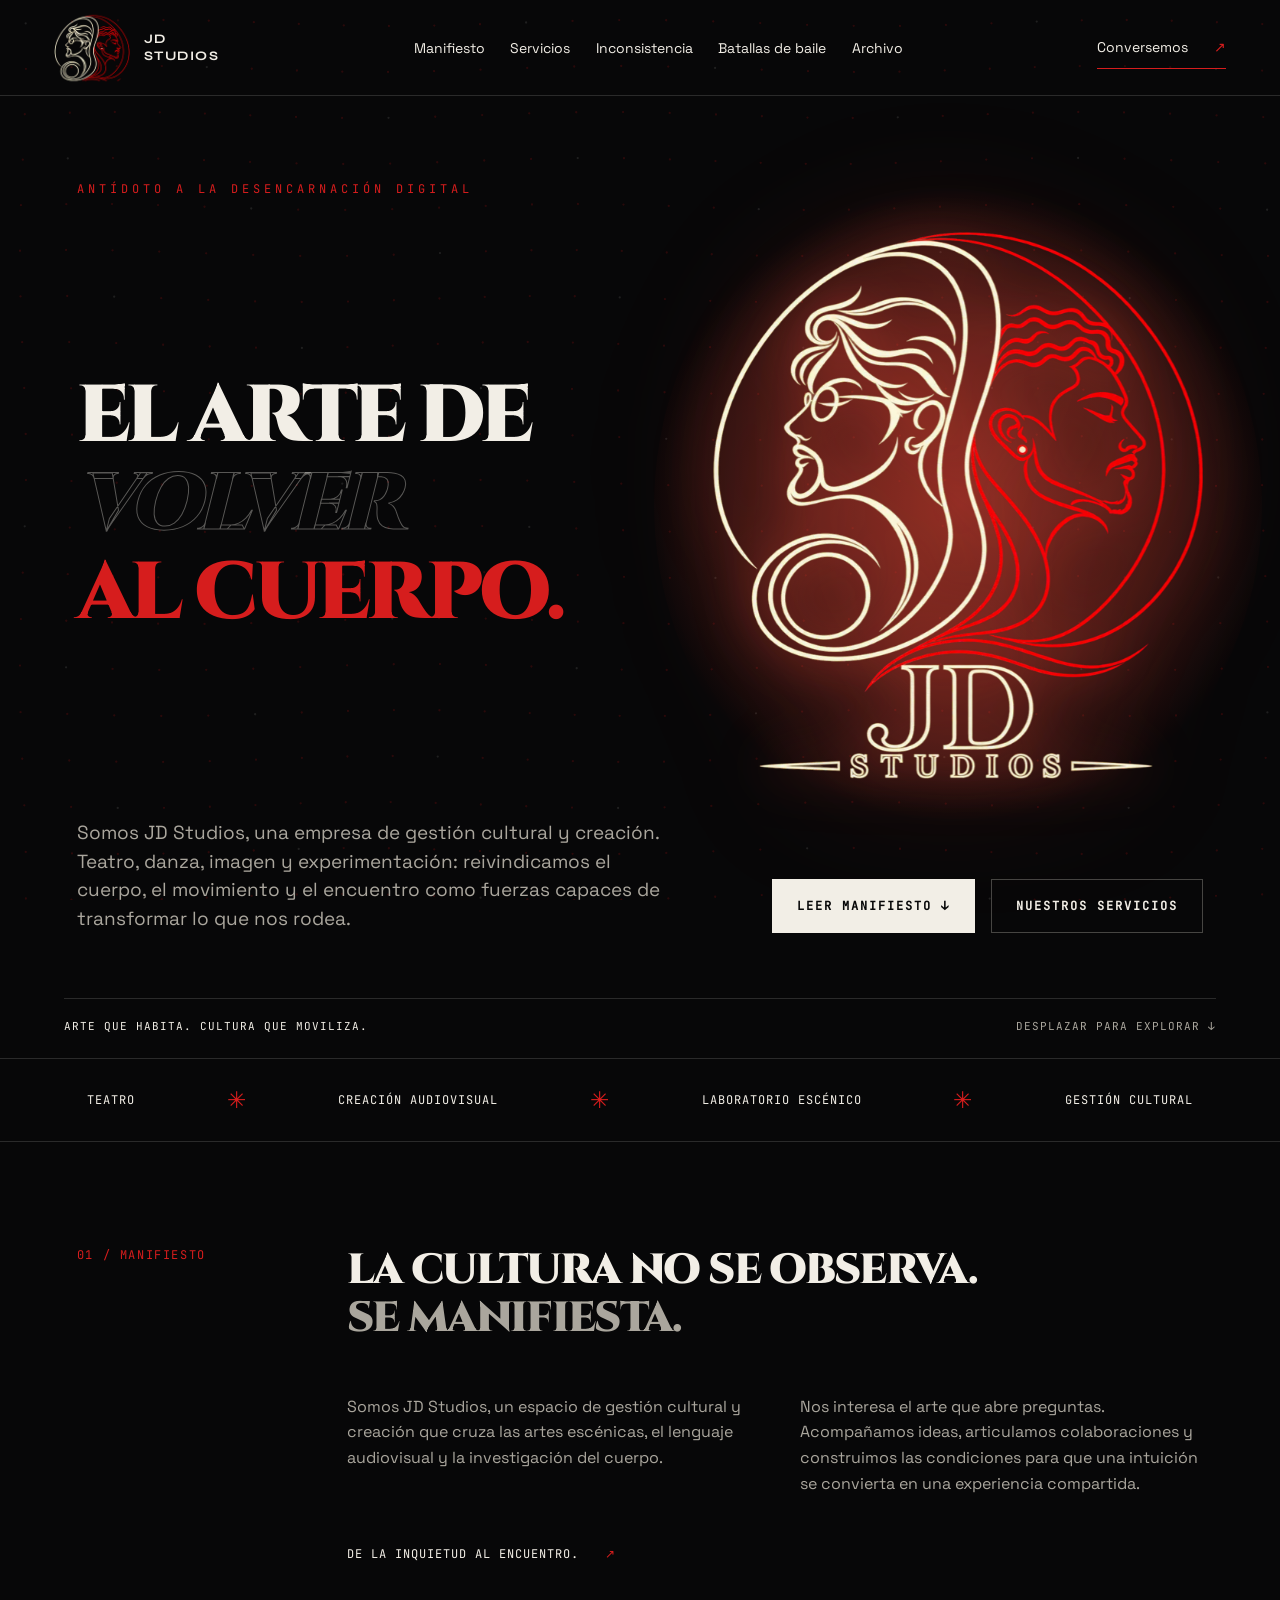
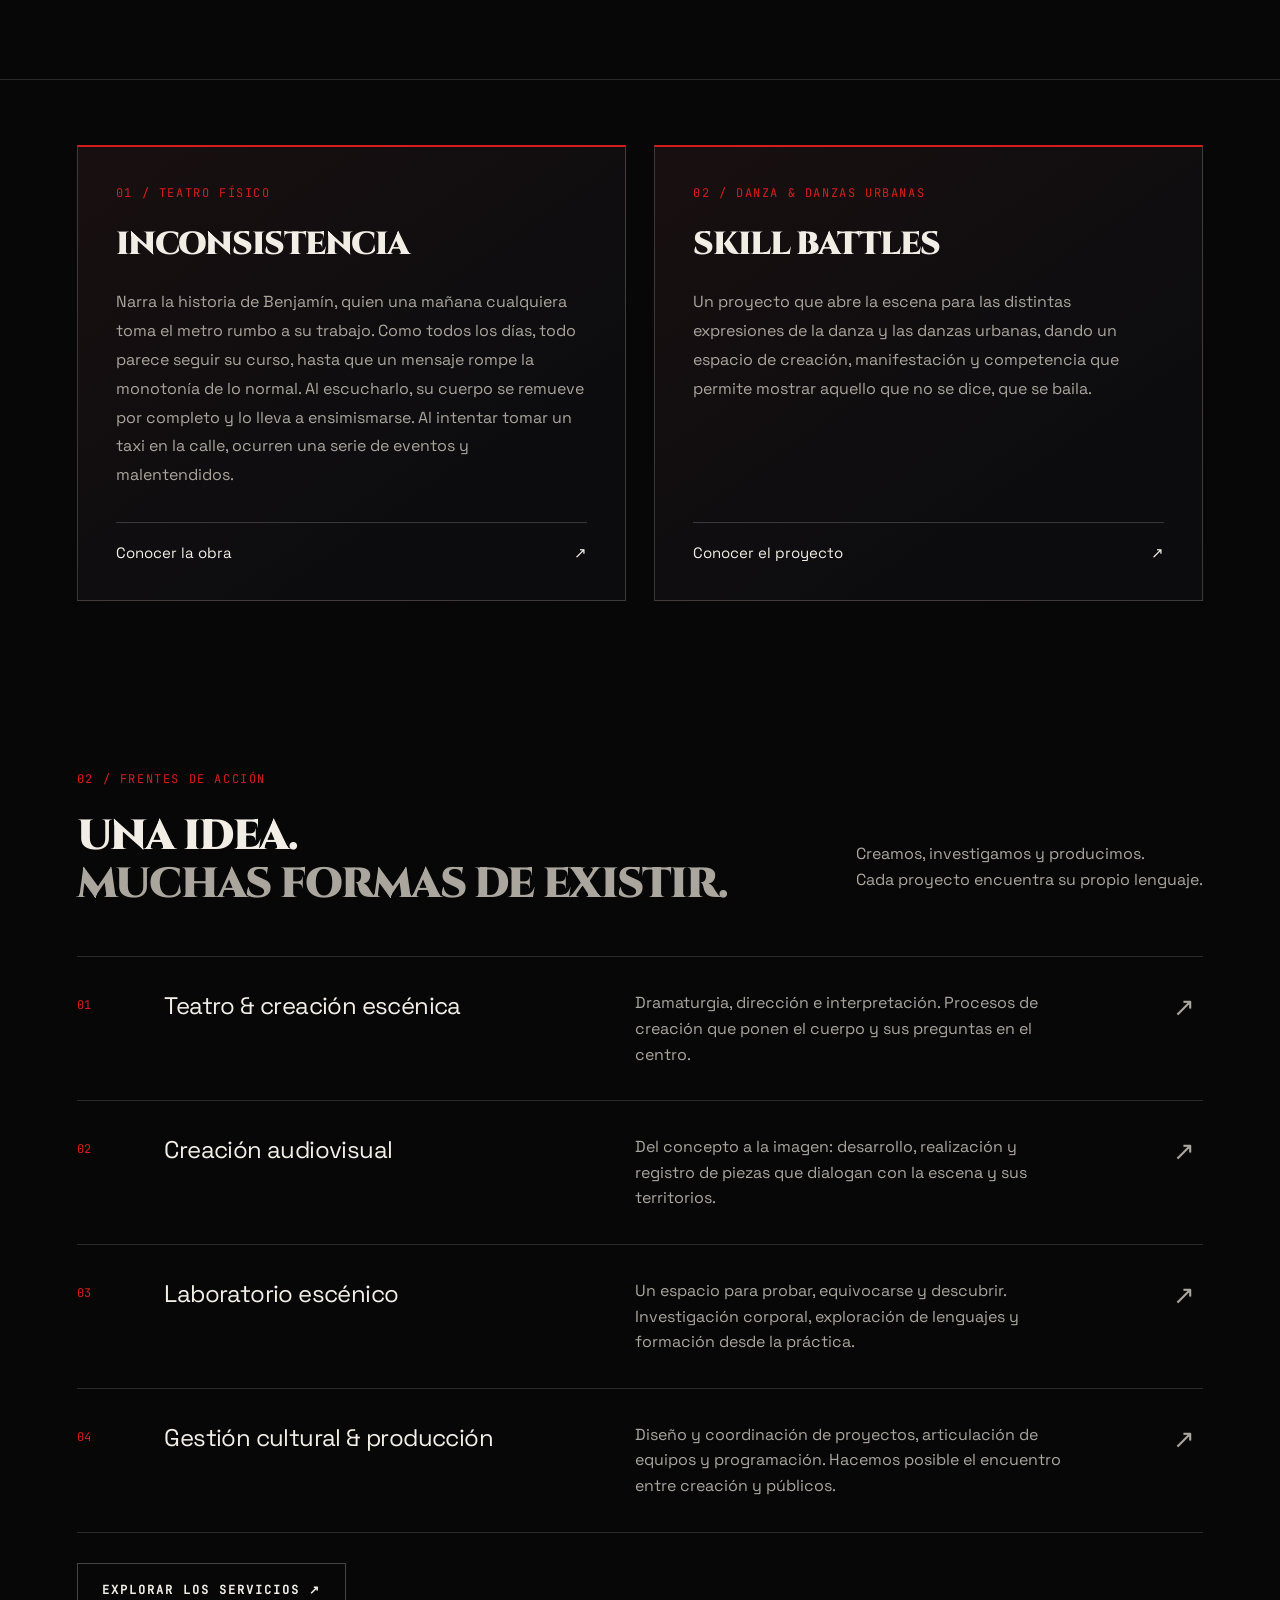
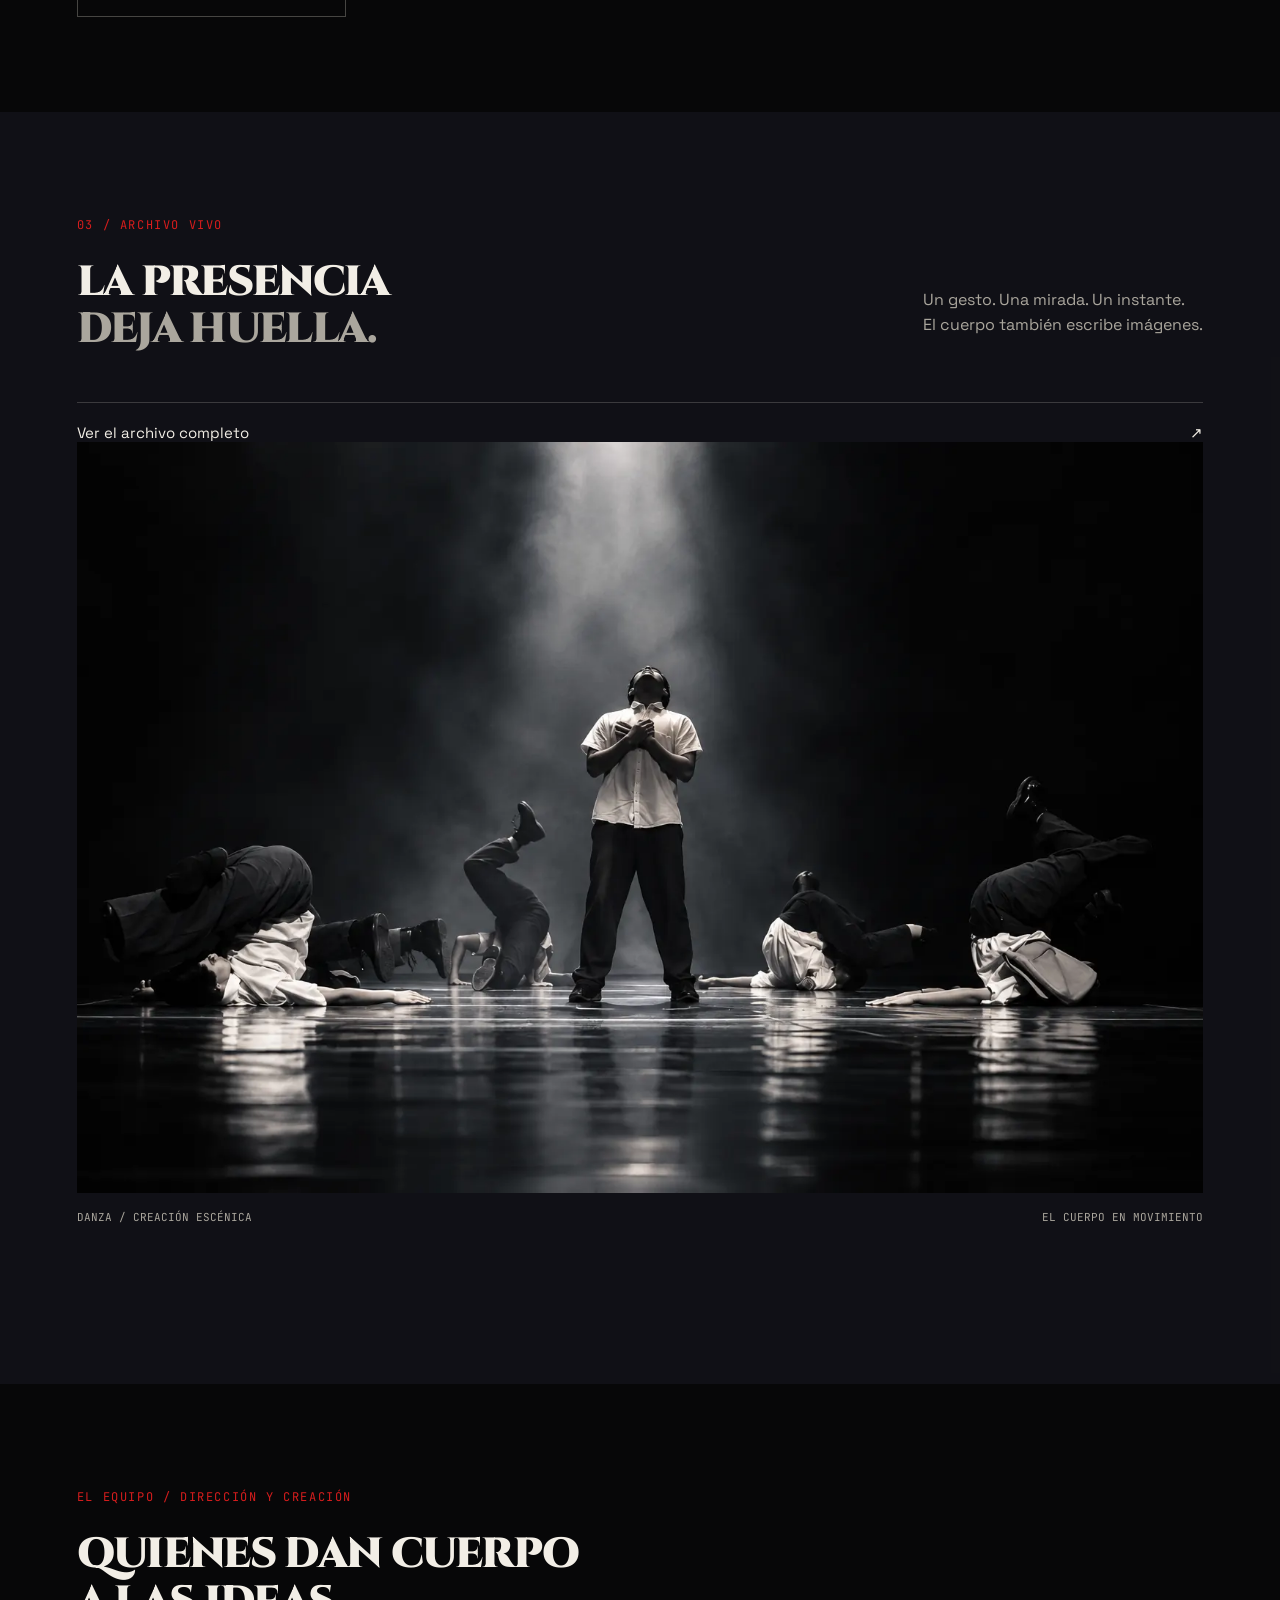
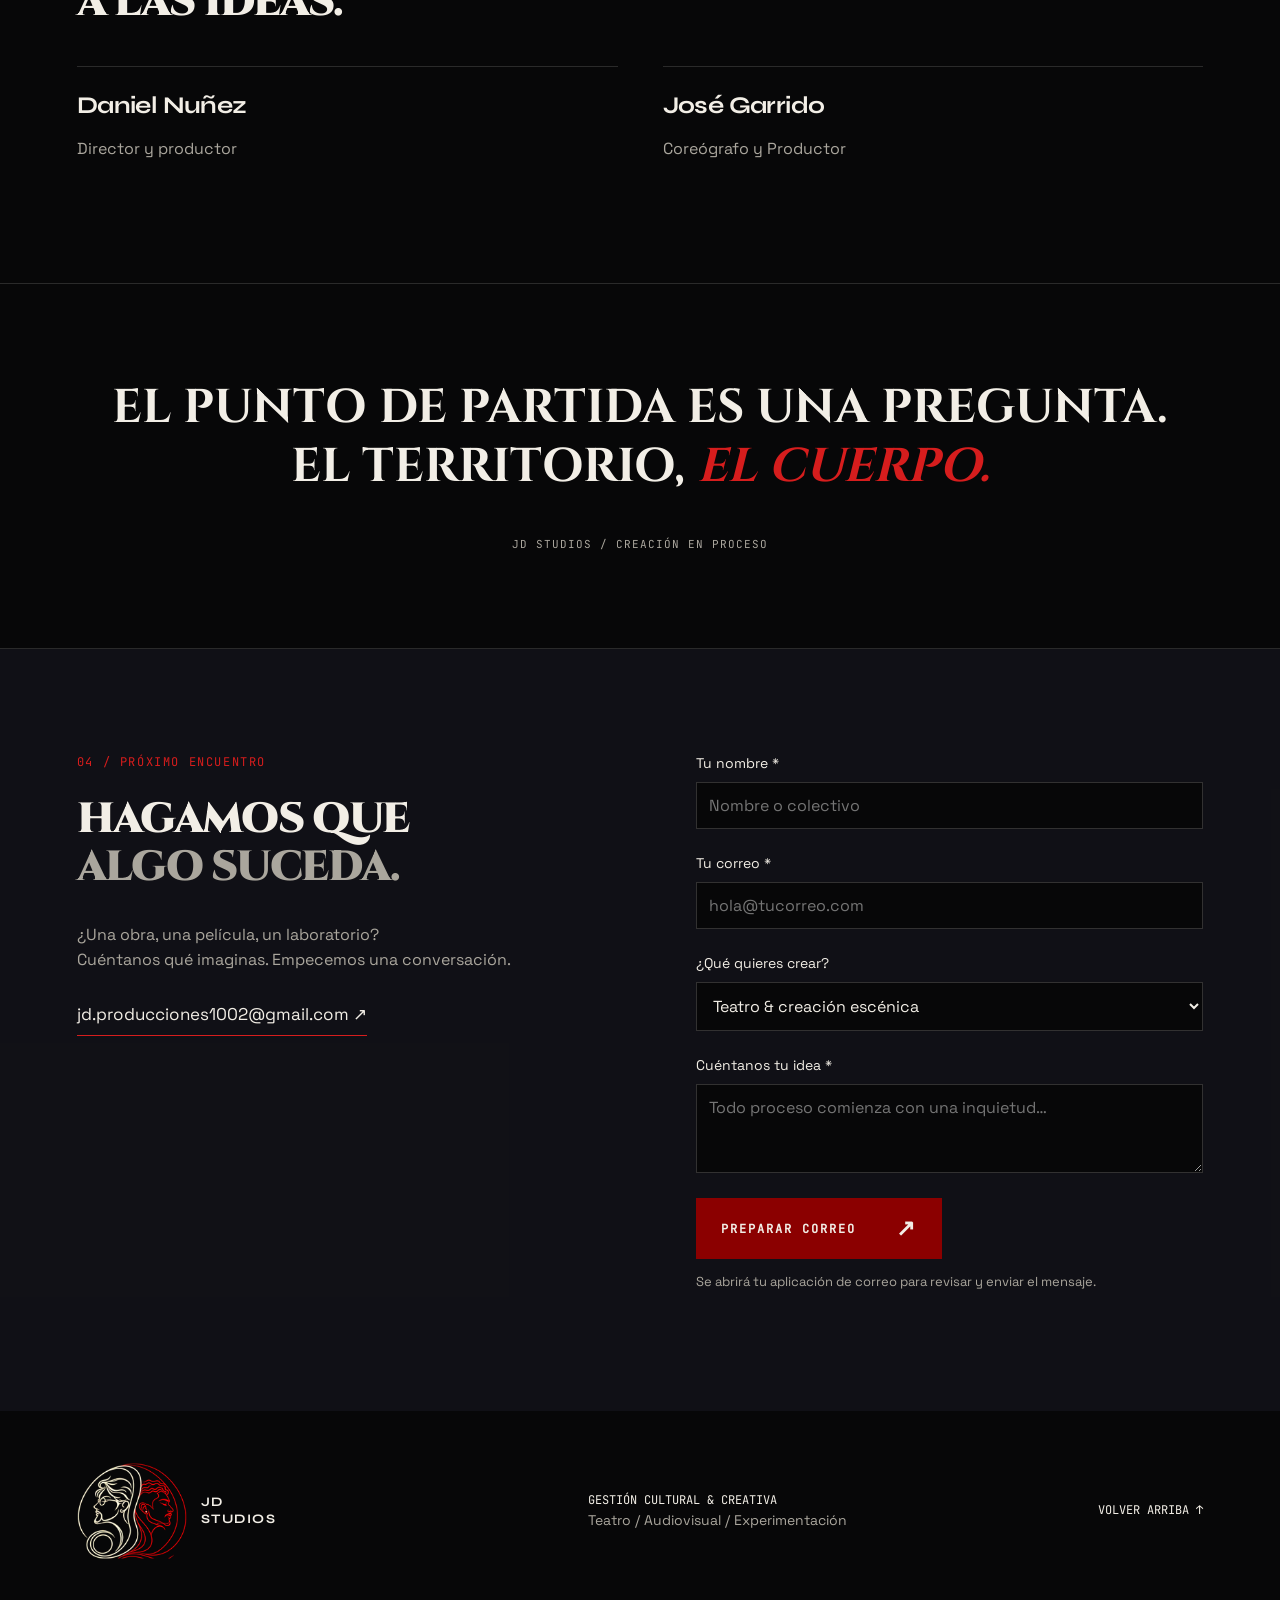
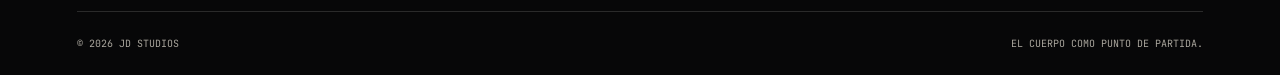
==== commit 0494a991: "Fix mobile layout: discipline strip marquee and Bailes horizontal overflow On mobile the discipline " ====
--- a/index.html
+++ b/index.html
@@ -1,5 +1,5 @@
 <!doctype html>
-<html lang="es"><head><meta charset="utf-8"><meta name="viewport" content="width=device-width,initial-scale=1"><title>JD Studios — Gestión cultural y creativa</title><meta name="description" content="Teatro, creación audiovisual y laboratorio escénico. Damos cuerpo a ideas y acompañamos proyectos culturales desde la creación hasta el encuentro con sus públicos."><link rel="icon" type="image/png" href="assets/opt/favicon-64.png"><link rel="preload" href="assets/fonts/space-grotesk.woff2" as="font" type="font/woff2" crossorigin><link rel="preload" href="assets/fonts/cinzel.woff2" as="font" type="font/woff2" crossorigin><link rel="preload" href="assets/fonts/jetbrains-mono.woff2" as="font" type="font/woff2" crossorigin><link rel="stylesheet" href="style.css?v=loop"></head>
+<html lang="es"><head><meta charset="utf-8"><meta name="viewport" content="width=device-width,initial-scale=1"><title>JD Studios — Gestión cultural y creativa</title><meta name="description" content="Teatro, creación audiovisual y laboratorio escénico. Damos cuerpo a ideas y acompañamos proyectos culturales desde la creación hasta el encuentro con sus públicos."><link rel="icon" type="image/png" href="assets/opt/favicon-64.png"><link rel="preload" href="assets/fonts/space-grotesk.woff2" as="font" type="font/woff2" crossorigin><link rel="preload" href="assets/fonts/cinzel.woff2" as="font" type="font/woff2" crossorigin><link rel="preload" href="assets/fonts/jetbrains-mono.woff2" as="font" type="font/woff2" crossorigin><link rel="stylesheet" href="style.css?v=mobile1"></head>
 <body><a class="skip" href="#principal">Saltar al contenido</a><header><a class="brand" href="#inicio" aria-label="JD Studios, inicio"><span class="logo-frame"><img decoding="async" width="320" height="320" src="assets/opt/logo-320.webp" srcset="assets/opt/logo-160.webp 160w, assets/opt/logo-320.webp 320w" sizes="146px" alt="Logo de JD Studios" loading="lazy"></span><span>JD<br>STUDIOS</span></a><nav aria-label="Navegación principal"><a href="manifiesto.html">Manifiesto</a><a href="servicios.html">Servicios</a><a href="inconsistencia.html">Inconsistencia</a><a href="bailes-skillbattles.html">Batallas de baile</a><a href="archivo.html">Archivo</a></nav><a class="header-contact" href="#contacto">Conversemos <span>↗</span></a></header>
 <main id="principal"><section class="hero" id="inicio"><div class="hero-copy"><p class="eyebrow"><i></i> ANTÍDOTO A LA DESENCARNACIÓN DIGITAL</p><div class="hero-identity"><h1>El arte de<br><span class="outline">volver</span><br><em>al cuerpo.</em></h1><figure class="hero-emblem"><img decoding="async" width="1000" height="1117" src="assets/opt/jd-studios-1000.webp" srcset="assets/opt/jd-studios-640.webp 640w, assets/opt/jd-studios-1000.webp 1000w" sizes="(max-width:800px) 310px, 490px" alt="JD Studios: dos perfiles unidos en un emblema rojo y marfil" fetchpriority="high"></figure></div><div class="hero-summary"><p class="intro">Somos JD Studios, una empresa de gestión cultural y creación. Teatro, danza, imagen y experimentación: reivindicamos el cuerpo, el movimiento y el encuentro como fuerzas capaces de transformar lo que nos rodea.</p><div class="hero-actions"><a class="button" href="#manifiesto">Leer manifiesto ↓</a><a class="button secondary" href="servicios.html">Nuestros servicios</a></div></div></div><div class="hero-bottom"><span>ARTE QUE HABITA. CULTURA QUE MOVILIZA.</span><a href="#manifiesto">DESPLAZAR PARA EXPLORAR ↓</a></div></section>
 <div class="discipline-strip" aria-label="Disciplinas"><span>TEATRO</span><b>✳</b><span>CREACIÓN AUDIOVISUAL</span><b>✳</b><span>LABORATORIO ESCÉNICO</span><b>✳</b><span>GESTIÓN CULTURAL</span></div>
@@ -9,4 +9,4 @@
 <section class="archive section" id="archivo"><div class="section-heading"><div><p class="section-label">03 / ARCHIVO VIVO</p><h2>La presencia<br><em>deja huella.</em></h2></div><p>Un gesto. Una mirada. Un instante.<br>El cuerpo también escribe imágenes.</p></div><a class="project-link" href="archivo.html">Ver el archivo completo <span aria-hidden="true">↗</span></a><figure class="dance"><img decoding="async" width="1536" height="1024" src="assets/opt/baile-dani-1536.webp" srcset="assets/opt/baile-dani-800.webp 800w, assets/opt/baile-dani-1536.webp 1536w" sizes="92vw" alt="Intérpretes de danza en un escenario oscuro bajo un haz de luz" loading="lazy"><figcaption><span>DANZA / CREACIÓN ESCÉNICA</span><span>EL CUERPO EN MOVIMIENTO</span></figcaption></figure></section>
 <section class="team section" id="equipo"><p class="section-label">EL EQUIPO / DIRECCIÓN Y CREACIÓN</p><h2>Quienes dan cuerpo<br>a las ideas.</h2><div class="team-grid"><article><h3>Daniel Nuñez</h3><p>Director y productor</p></article><article><h3>José Garrido</h3><p>Coreógrafo y Productor</p></article></div></section><section class="statement"><p>El punto de partida es una pregunta.<br>El territorio, <em>el cuerpo.</em></p><span>JD STUDIOS / CREACIÓN EN PROCESO</span></section>
 <section class="contact section" id="contacto"><div><p class="section-label">04 / PRÓXIMO ENCUENTRO</p><h2>Hagamos que<br><em>algo suceda.</em></h2><p>¿Una obra, una película, un laboratorio?<br>Cuéntanos qué imaginas. Empecemos una conversación.</p><a class="email" href="mailto:jd.producciones1002@gmail.com">jd.producciones1002@gmail.com ↗</a></div><form id="contact-form"><label for="name">Tu nombre *</label><input id="name" name="name" autocomplete="name" required placeholder="Nombre o colectivo"><label for="email">Tu correo *</label><input id="email" name="email" type="email" autocomplete="email" required placeholder="hola@tucorreo.com"><label for="discipline">¿Qué quieres crear?</label><select id="discipline" name="discipline"><option>Teatro & creación escénica</option><option>Creación audiovisual</option><option>Laboratorio escénico</option><option>Gestión cultural & producción</option><option>Un cruce entre disciplinas</option></select><label for="proposal">Cuéntanos tu idea *</label><textarea id="proposal" name="proposal" rows="3" required placeholder="Todo proceso comienza con una inquietud…"></textarea><button class="button" type="submit">Preparar correo <span>↗</span></button><p class="form-note">Se abrirá tu aplicación de correo para revisar y enviar el mensaje.</p><p id="form-status" role="status"></p></form></section></main>
-<footer><a class="brand" href="#inicio"><span class="logo-frame"><img decoding="async" width="320" height="320" src="assets/opt/logo-320.webp" srcset="assets/opt/logo-160.webp 160w, assets/opt/logo-320.webp 320w" sizes="146px" alt="Logo de JD Studios"></span><span>JD<br>STUDIOS</span></a><p>GESTIÓN CULTURAL & CREATIVA<br><span>Teatro / Audiovisual / Experimentación</span></p><a href="#inicio">VOLVER ARRIBA ↑</a><div class="footer-bottom"><span>© 2026 JD STUDIOS</span><span>EL CUERPO COMO PUNTO DE PARTIDA.</span></div></footer><script src="app.js"></script><script src="motion.js?v=calm"></script><script src="bg.js?v=perf1"></script></body></html>
+<footer><a class="brand" href="#inicio"><span class="logo-frame"><img decoding="async" width="320" height="320" src="assets/opt/logo-320.webp" srcset="assets/opt/logo-160.webp 160w, assets/opt/logo-320.webp 320w" sizes="146px" alt="Logo de JD Studios"></span><span>JD<br>STUDIOS</span></a><p>GESTIÓN CULTURAL & CREATIVA<br><span>Teatro / Audiovisual / Experimentación</span></p><a href="#inicio">VOLVER ARRIBA ↑</a><div class="footer-bottom"><span>© 2026 JD STUDIOS</span><span>EL CUERPO COMO PUNTO DE PARTIDA.</span></div></footer><script src="app.js"></script><script src="motion.js?v=mobile1"></script><script src="bg.js?v=perf1"></script></body></html>
--- a/style.css
+++ b/style.css
@@ -186,3 +186,8 @@
 .battle-loop:after{content:'';position:absolute;inset:0;background:linear-gradient(180deg,#0b0b0e 0,transparent 18%,transparent 70%,#0b0b0ee6);pointer-events:none}
 .battle-loop-label{position:absolute;left:clamp(16px,4vw,48px);bottom:22px;z-index:1;margin:0;font:12px 'JetBrains Mono',monospace;letter-spacing:1.5px;text-transform:uppercase;color:var(--paper)}
 .battle-loop-label span{color:var(--red)}
+
+/* Ajustes móviles: la cronología entra deslizándose desde la derecha y no debe ensanchar la página; la franja de disciplinas en marquesina brilla sin cambiar de ancho. */
+.battles-page{overflow-x:clip}
+@keyframes disc-glow{0%,30%,100%{color:inherit;text-shadow:none}12%{color:var(--red);text-shadow:0 0 14px #d61d1d99}}
+.motion .discipline-strip.is-marquee span{animation-name:disc-glow}
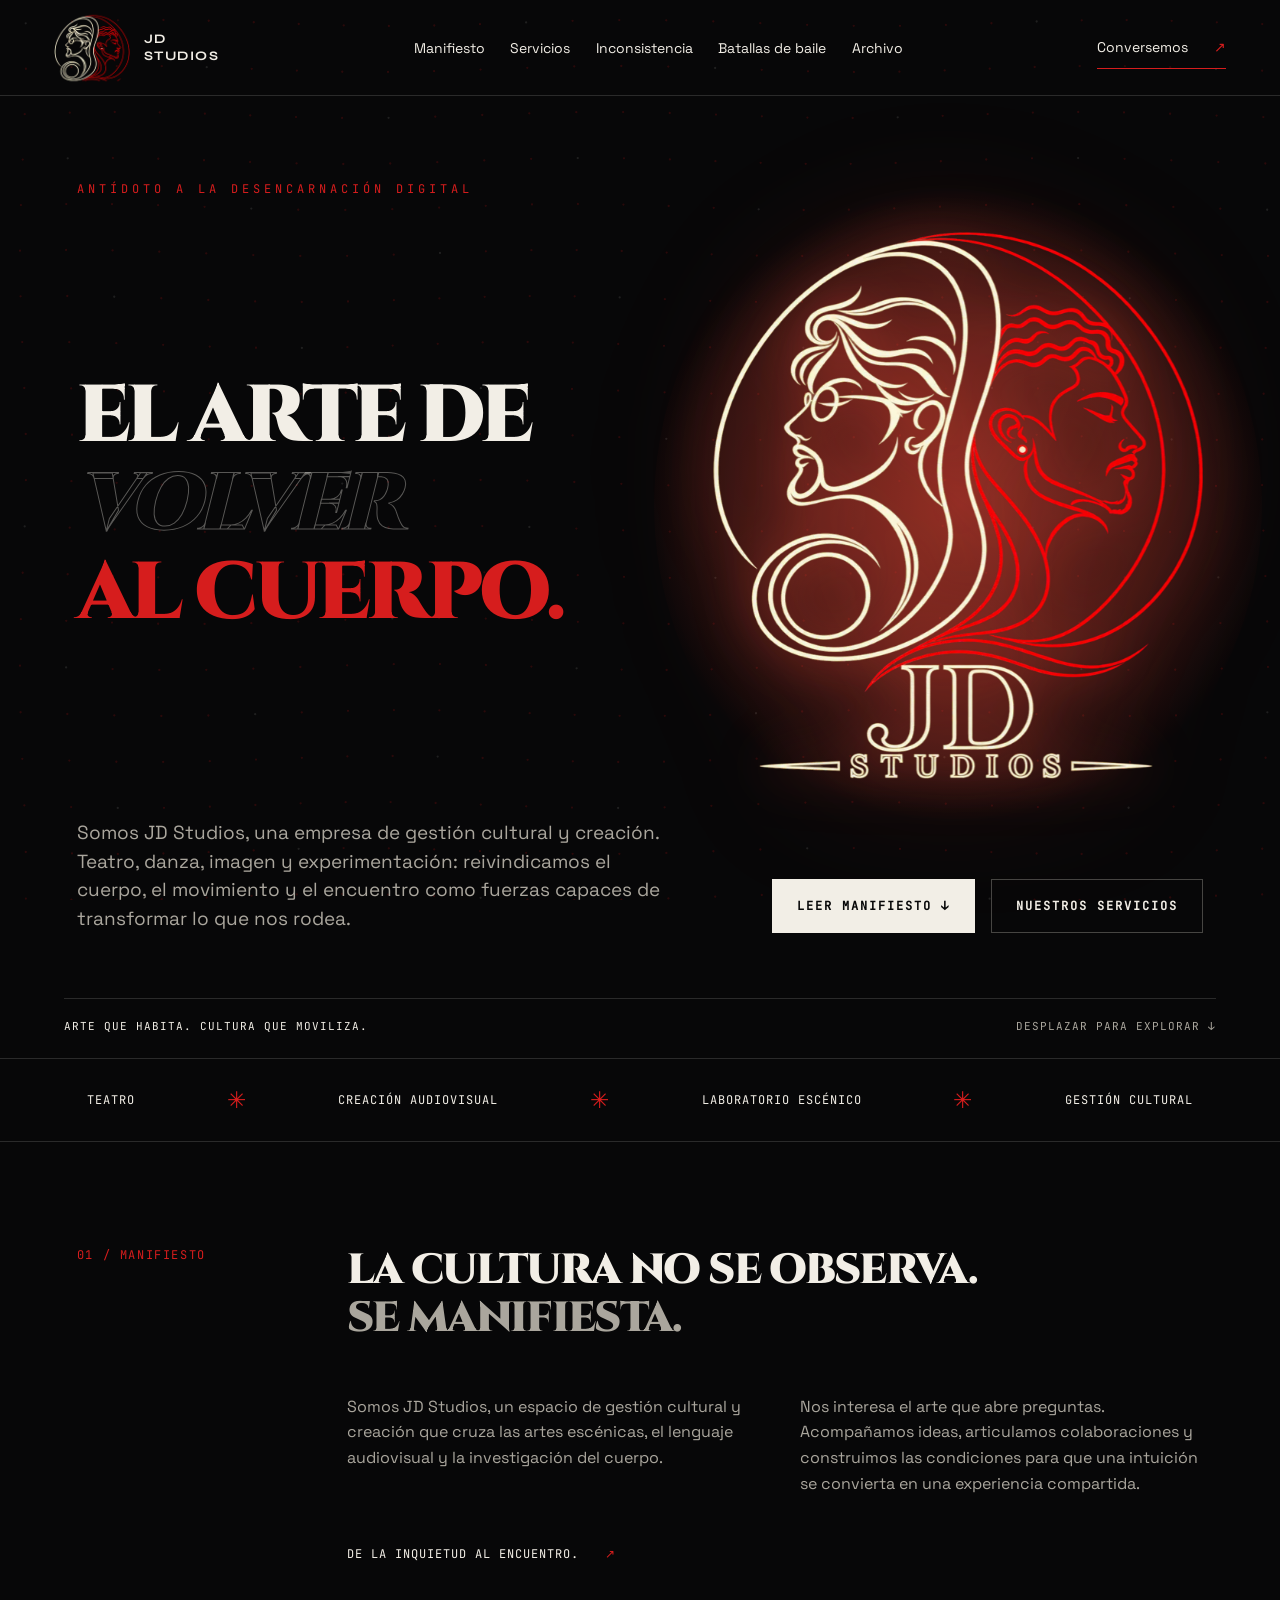
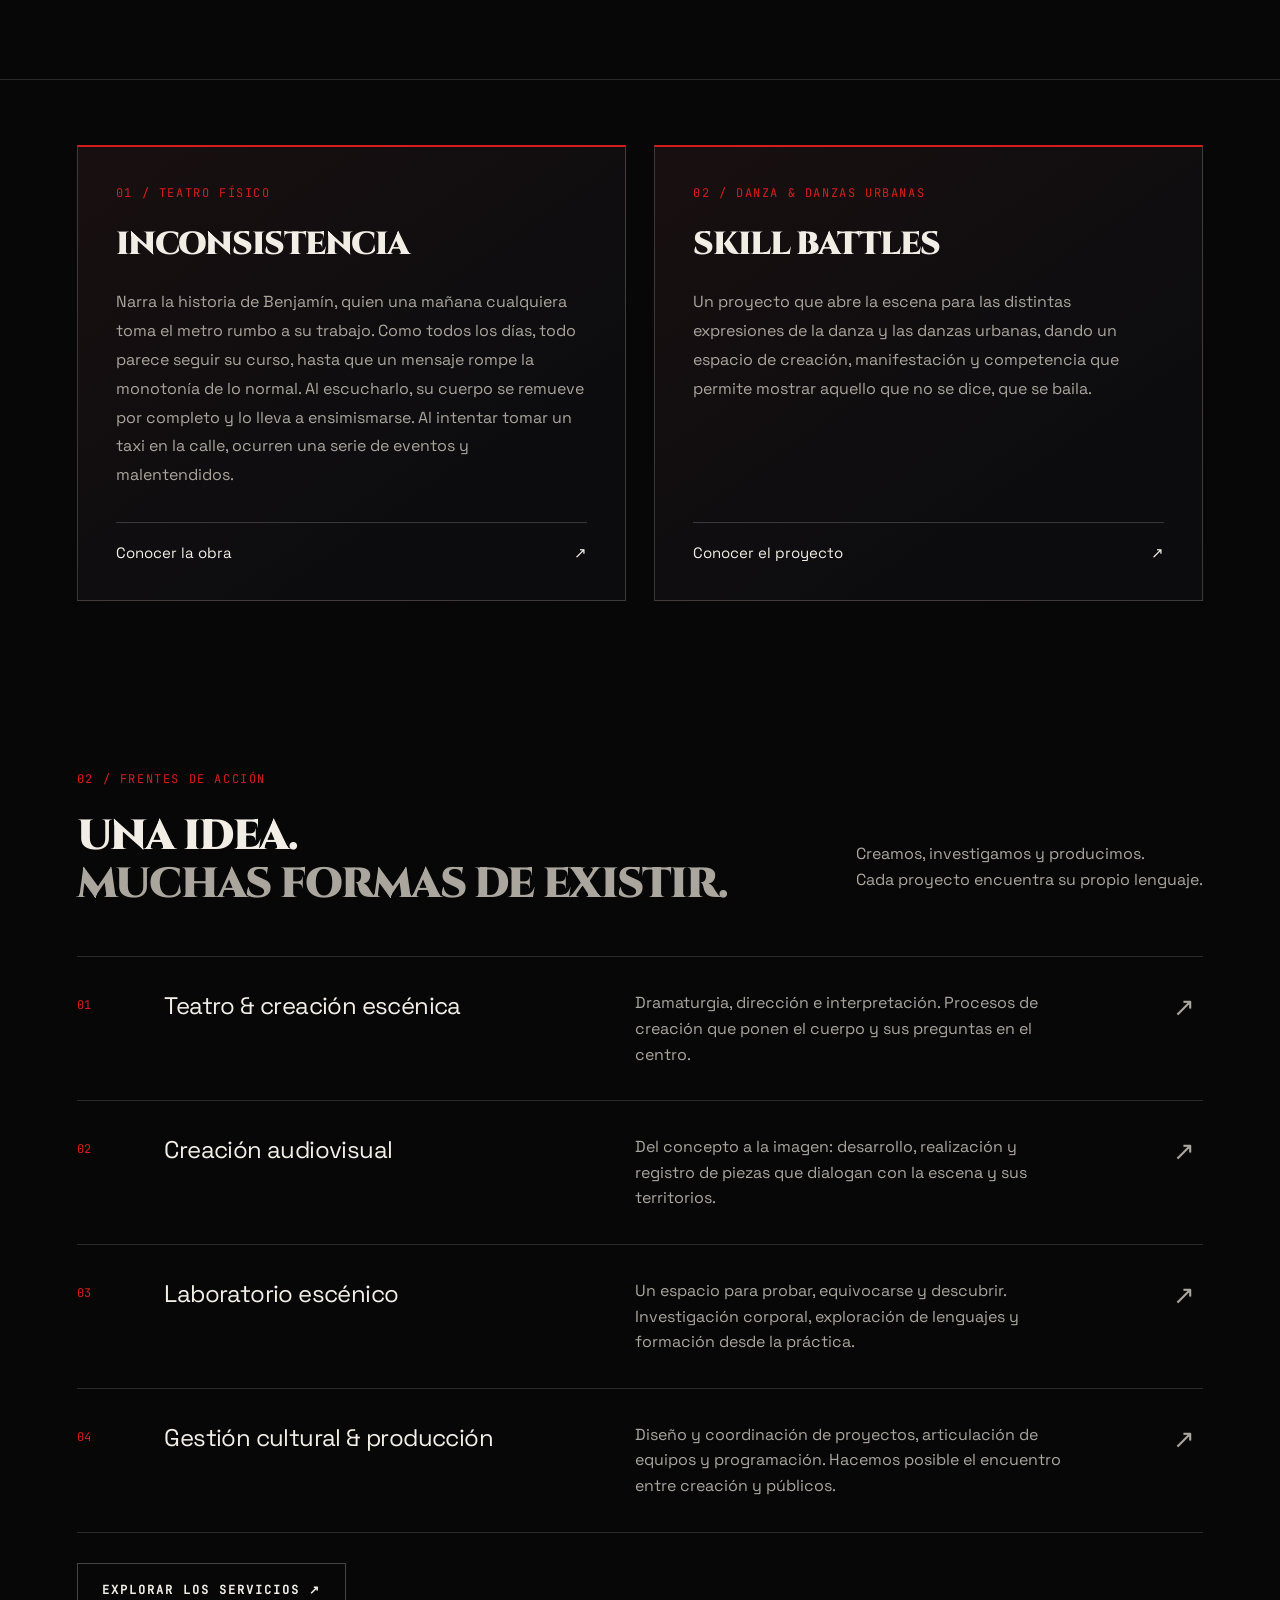
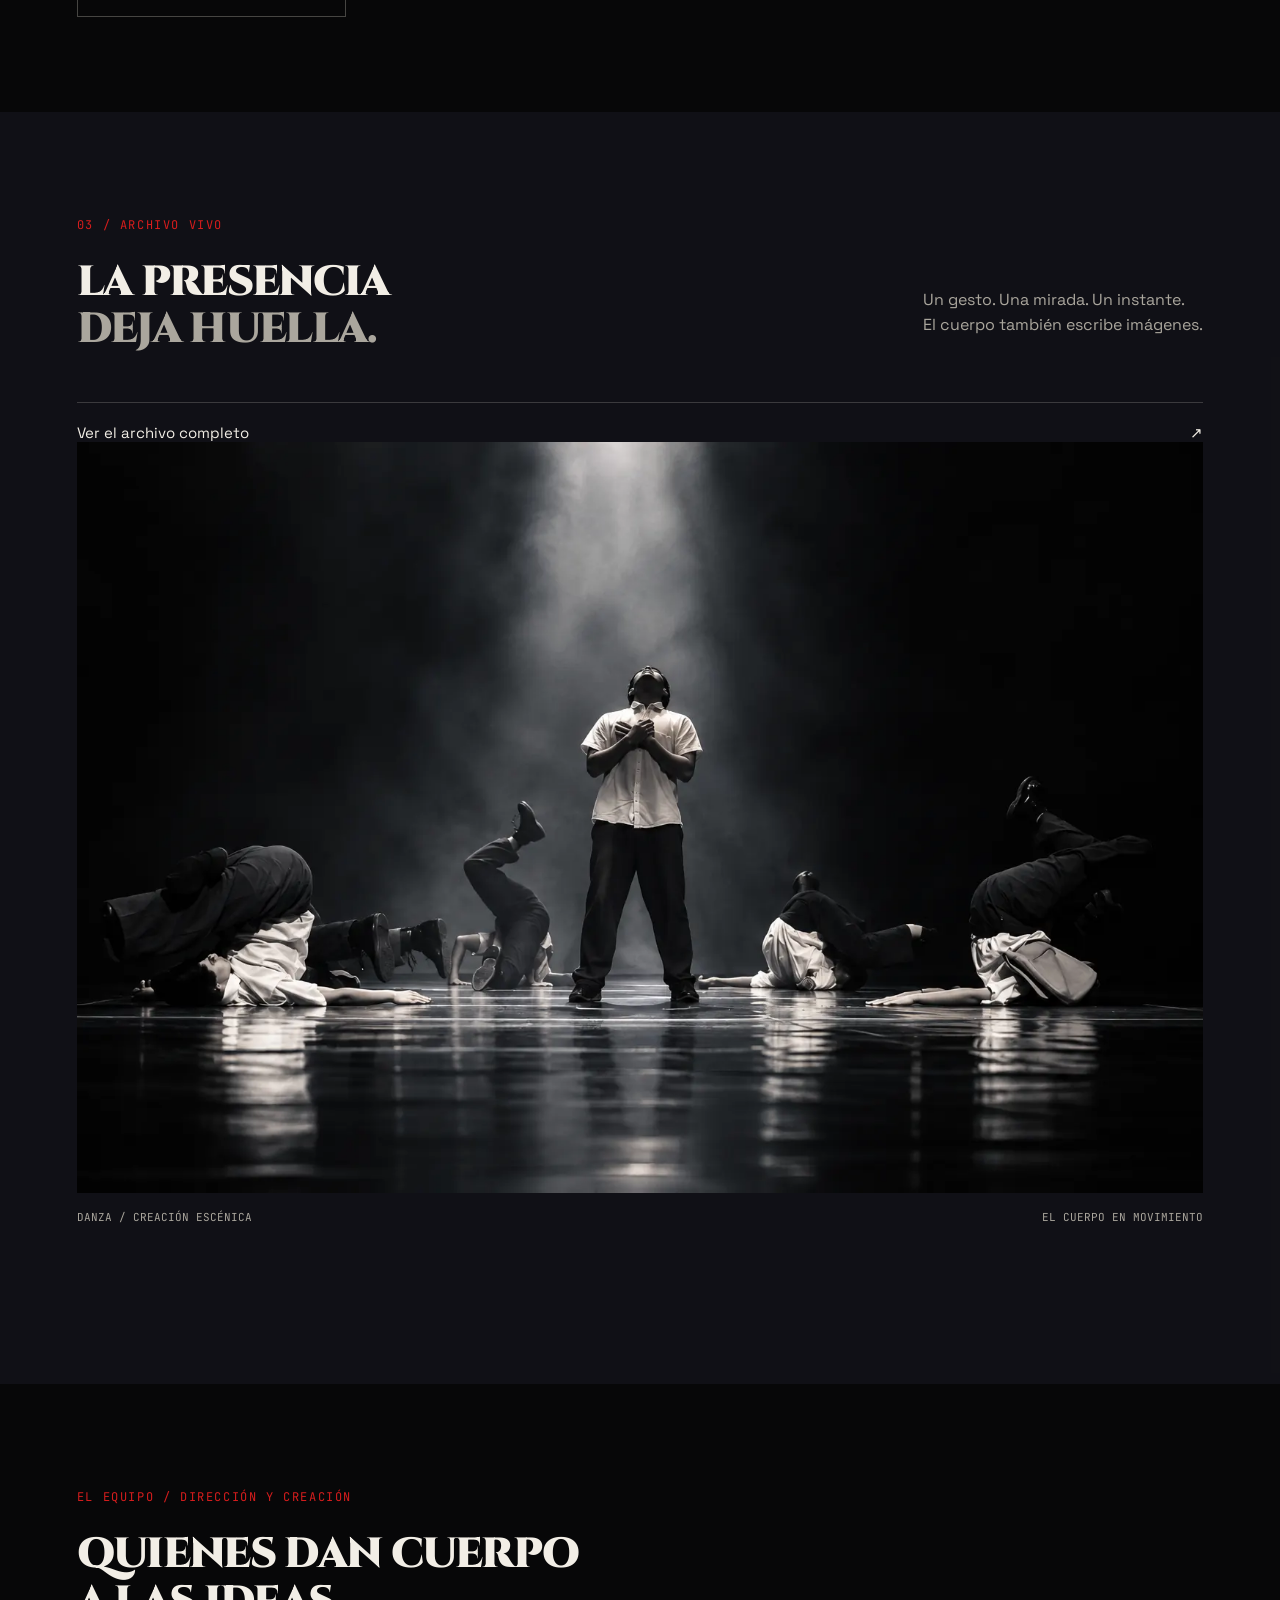
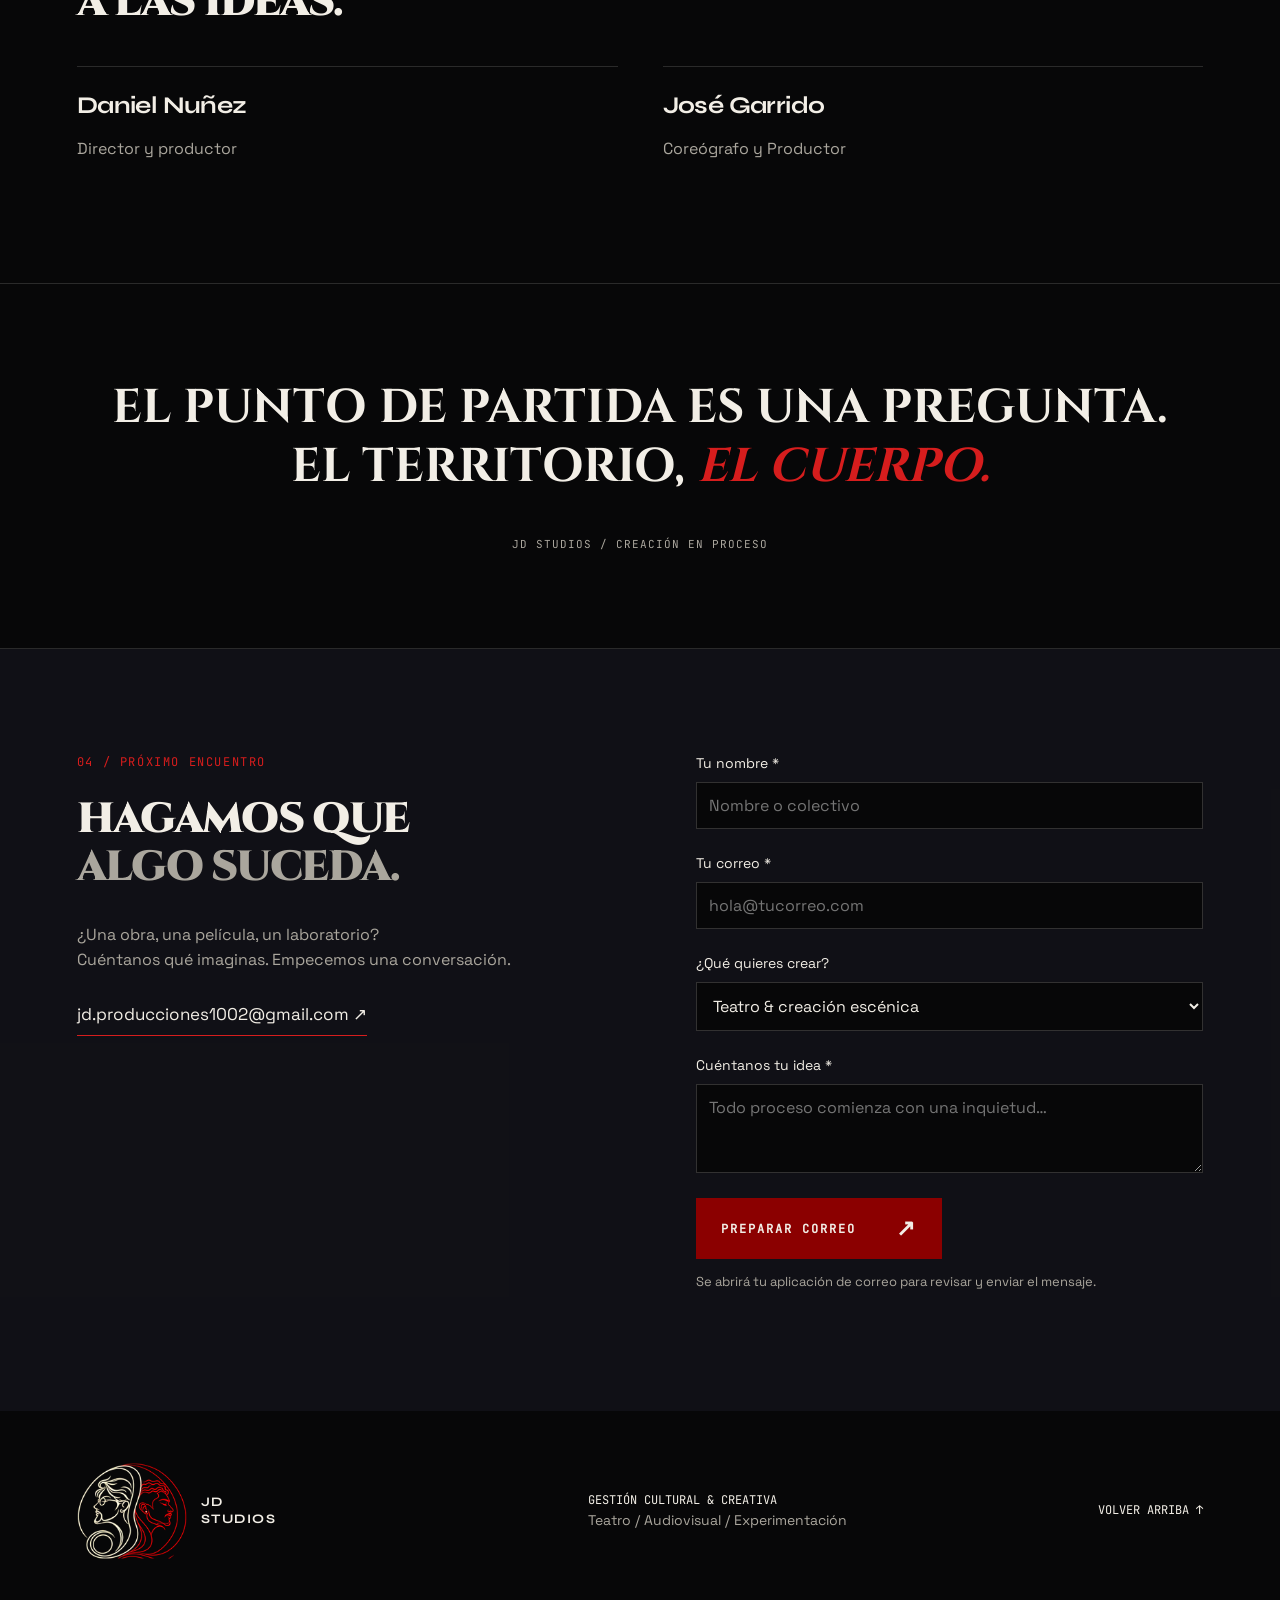
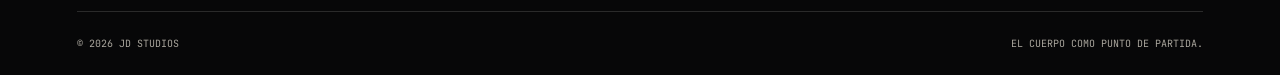
==== commit d0f25cda: "Add sitemap, robots.txt and canonical tags for search indexing Co-Authored-By: Claude Opus 5.5 <nore" ====
--- a/index.html
+++ b/index.html
@@ -1,5 +1,5 @@
 <!doctype html>
-<html lang="es"><head><meta charset="utf-8"><meta name="viewport" content="width=device-width,initial-scale=1"><title>JD Studios — Gestión cultural y creativa</title><meta name="description" content="Teatro, creación audiovisual y laboratorio escénico. Damos cuerpo a ideas y acompañamos proyectos culturales desde la creación hasta el encuentro con sus públicos."><link rel="icon" type="image/png" href="assets/opt/favicon-64.png"><link rel="preload" href="assets/fonts/space-grotesk.woff2" as="font" type="font/woff2" crossorigin><link rel="preload" href="assets/fonts/cinzel.woff2" as="font" type="font/woff2" crossorigin><link rel="preload" href="assets/fonts/jetbrains-mono.woff2" as="font" type="font/woff2" crossorigin><link rel="stylesheet" href="style.css?v=mobile1"></head>
+<html lang="es"><head><meta charset="utf-8"><meta name="viewport" content="width=device-width,initial-scale=1"><title>JD Studios — Gestión cultural y creativa</title><meta name="description" content="Teatro, creación audiovisual y laboratorio escénico. Damos cuerpo a ideas y acompañamos proyectos culturales desde la creación hasta el encuentro con sus públicos."><link rel="canonical" href="https://www.jdstudios.cl/"><link rel="icon" type="image/png" href="assets/opt/favicon-64.png"><link rel="preload" href="assets/fonts/space-grotesk.woff2" as="font" type="font/woff2" crossorigin><link rel="preload" href="assets/fonts/cinzel.woff2" as="font" type="font/woff2" crossorigin><link rel="preload" href="assets/fonts/jetbrains-mono.woff2" as="font" type="font/woff2" crossorigin><link rel="stylesheet" href="style.css?v=mobile1"></head>
 <body><a class="skip" href="#principal">Saltar al contenido</a><header><a class="brand" href="#inicio" aria-label="JD Studios, inicio"><span class="logo-frame"><img decoding="async" width="320" height="320" src="assets/opt/logo-320.webp" srcset="assets/opt/logo-160.webp 160w, assets/opt/logo-320.webp 320w" sizes="146px" alt="Logo de JD Studios" loading="lazy"></span><span>JD<br>STUDIOS</span></a><nav aria-label="Navegación principal"><a href="manifiesto.html">Manifiesto</a><a href="servicios.html">Servicios</a><a href="inconsistencia.html">Inconsistencia</a><a href="bailes-skillbattles.html">Batallas de baile</a><a href="archivo.html">Archivo</a></nav><a class="header-contact" href="#contacto">Conversemos <span>↗</span></a></header>
 <main id="principal"><section class="hero" id="inicio"><div class="hero-copy"><p class="eyebrow"><i></i> ANTÍDOTO A LA DESENCARNACIÓN DIGITAL</p><div class="hero-identity"><h1>El arte de<br><span class="outline">volver</span><br><em>al cuerpo.</em></h1><figure class="hero-emblem"><img decoding="async" width="1000" height="1117" src="assets/opt/jd-studios-1000.webp" srcset="assets/opt/jd-studios-640.webp 640w, assets/opt/jd-studios-1000.webp 1000w" sizes="(max-width:800px) 310px, 490px" alt="JD Studios: dos perfiles unidos en un emblema rojo y marfil" fetchpriority="high"></figure></div><div class="hero-summary"><p class="intro">Somos JD Studios, una empresa de gestión cultural y creación. Teatro, danza, imagen y experimentación: reivindicamos el cuerpo, el movimiento y el encuentro como fuerzas capaces de transformar lo que nos rodea.</p><div class="hero-actions"><a class="button" href="#manifiesto">Leer manifiesto ↓</a><a class="button secondary" href="servicios.html">Nuestros servicios</a></div></div></div><div class="hero-bottom"><span>ARTE QUE HABITA. CULTURA QUE MOVILIZA.</span><a href="#manifiesto">DESPLAZAR PARA EXPLORAR ↓</a></div></section>
 <div class="discipline-strip" aria-label="Disciplinas"><span>TEATRO</span><b>✳</b><span>CREACIÓN AUDIOVISUAL</span><b>✳</b><span>LABORATORIO ESCÉNICO</span><b>✳</b><span>GESTIÓN CULTURAL</span></div>
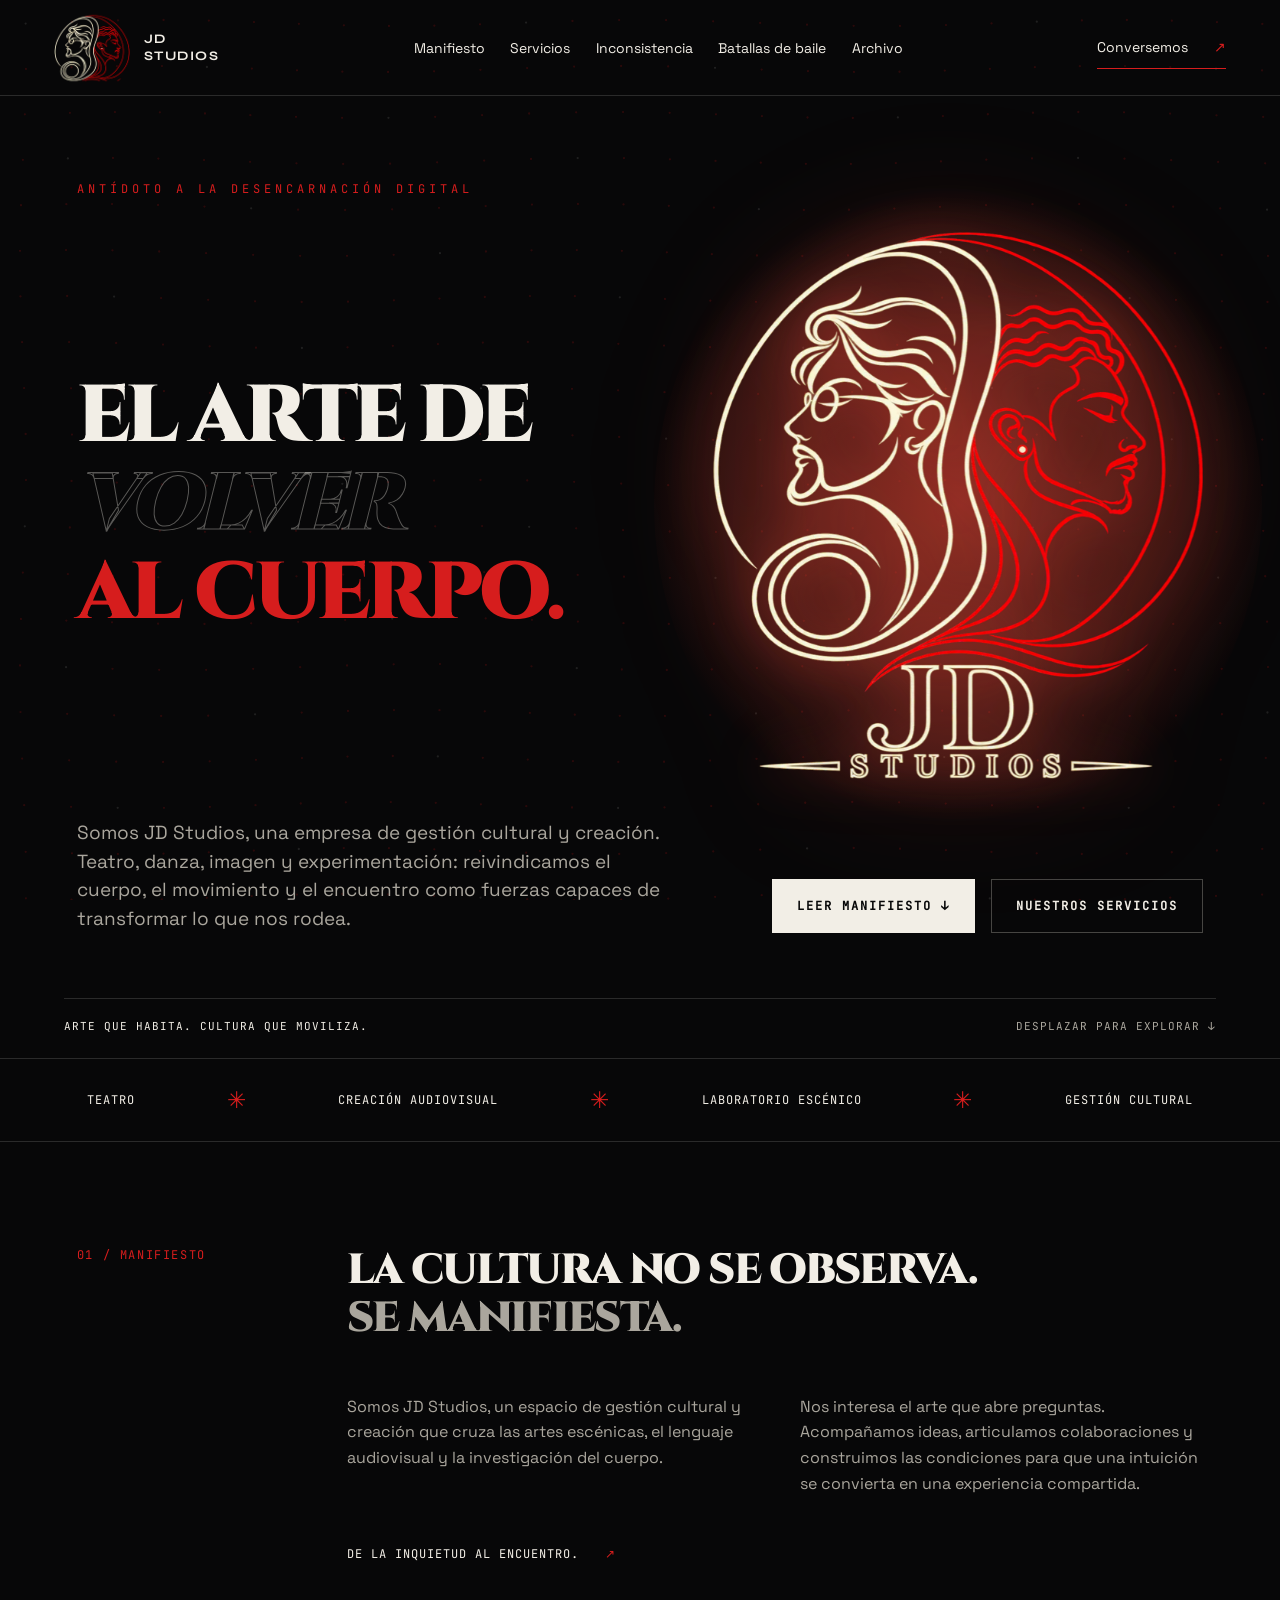
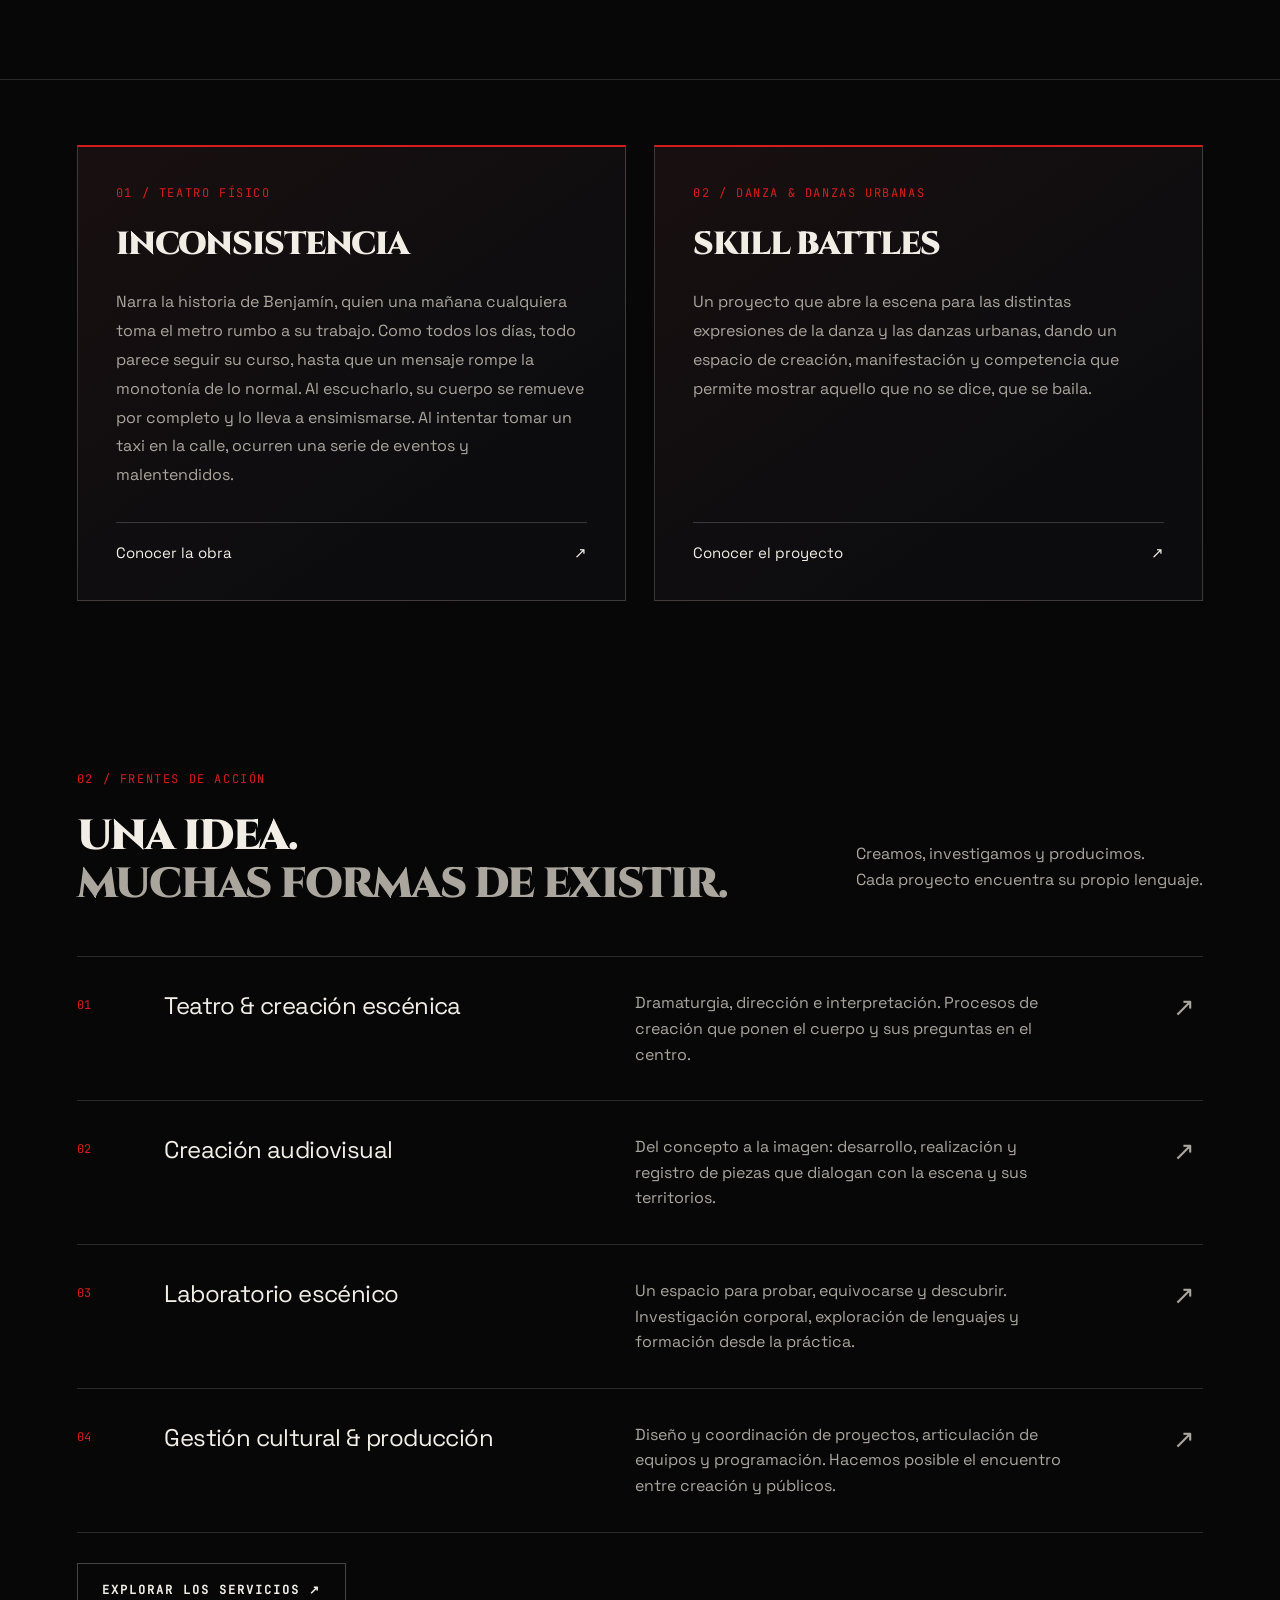
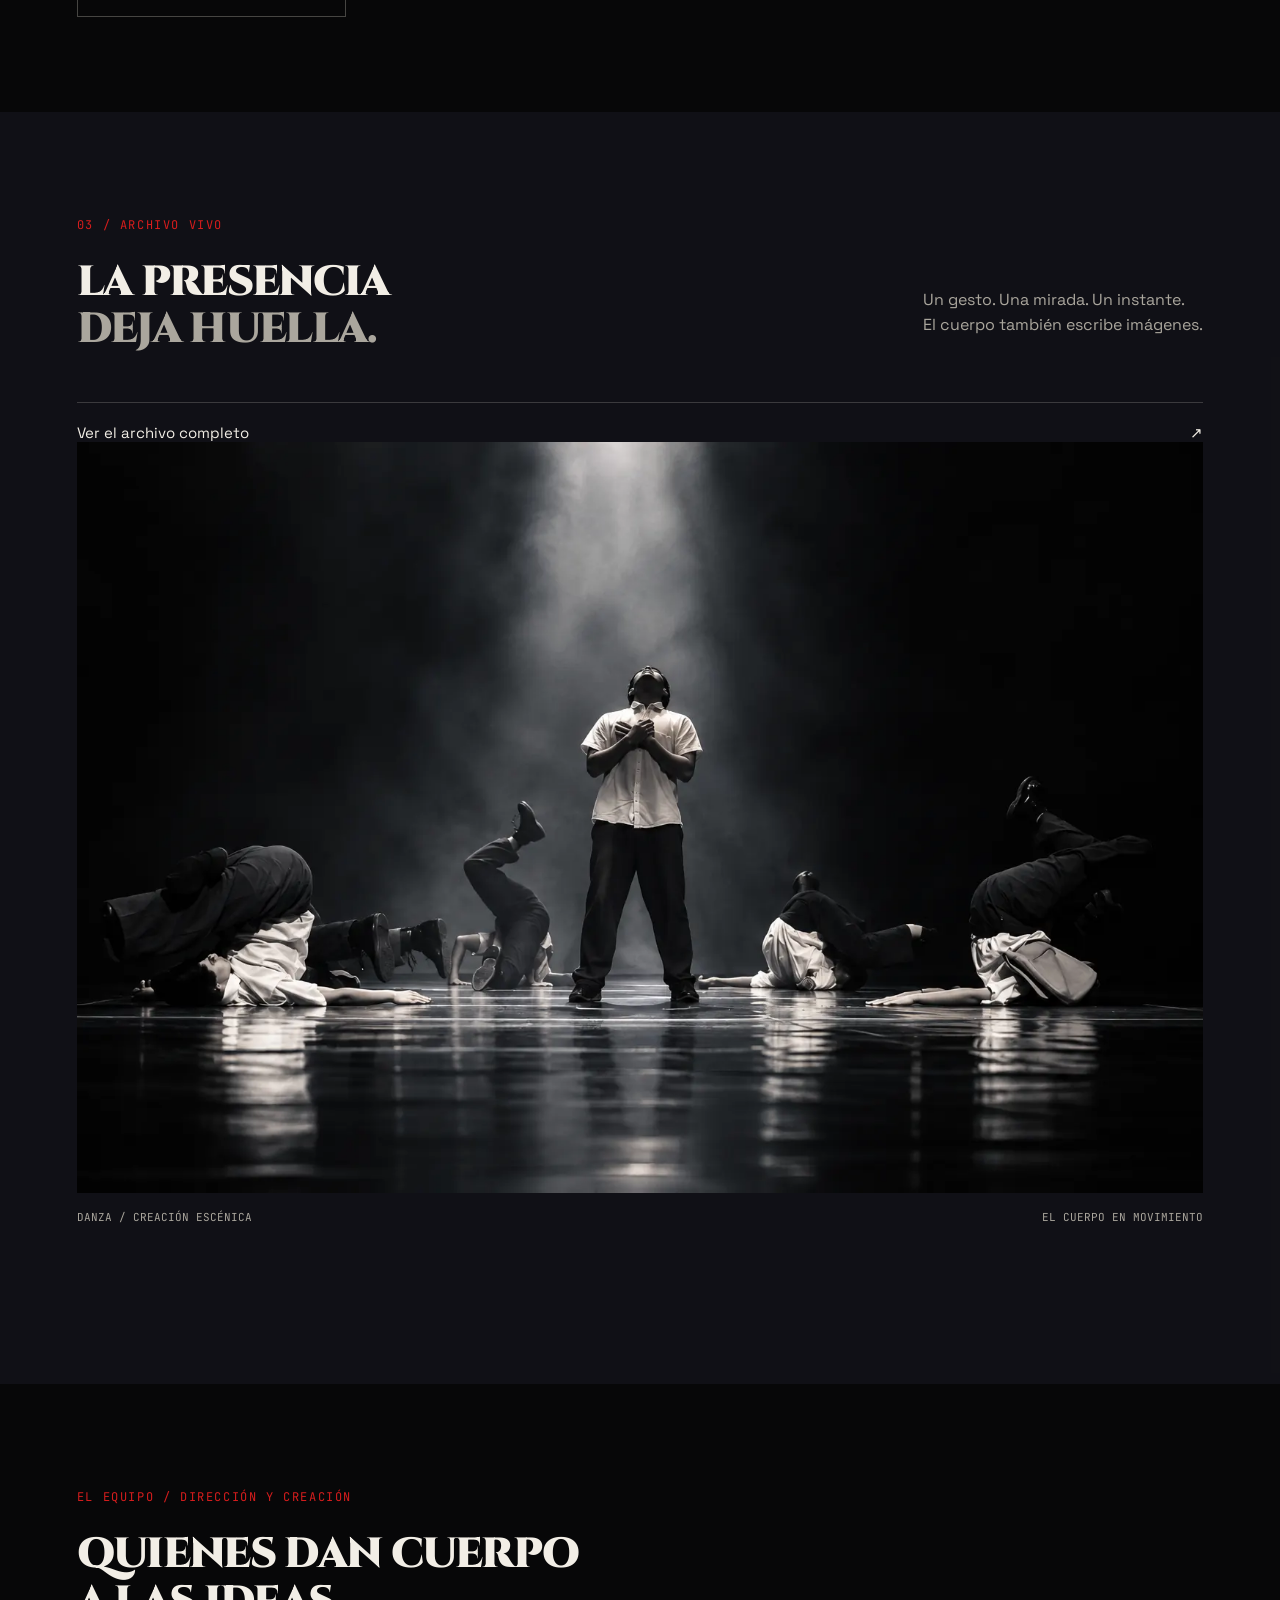
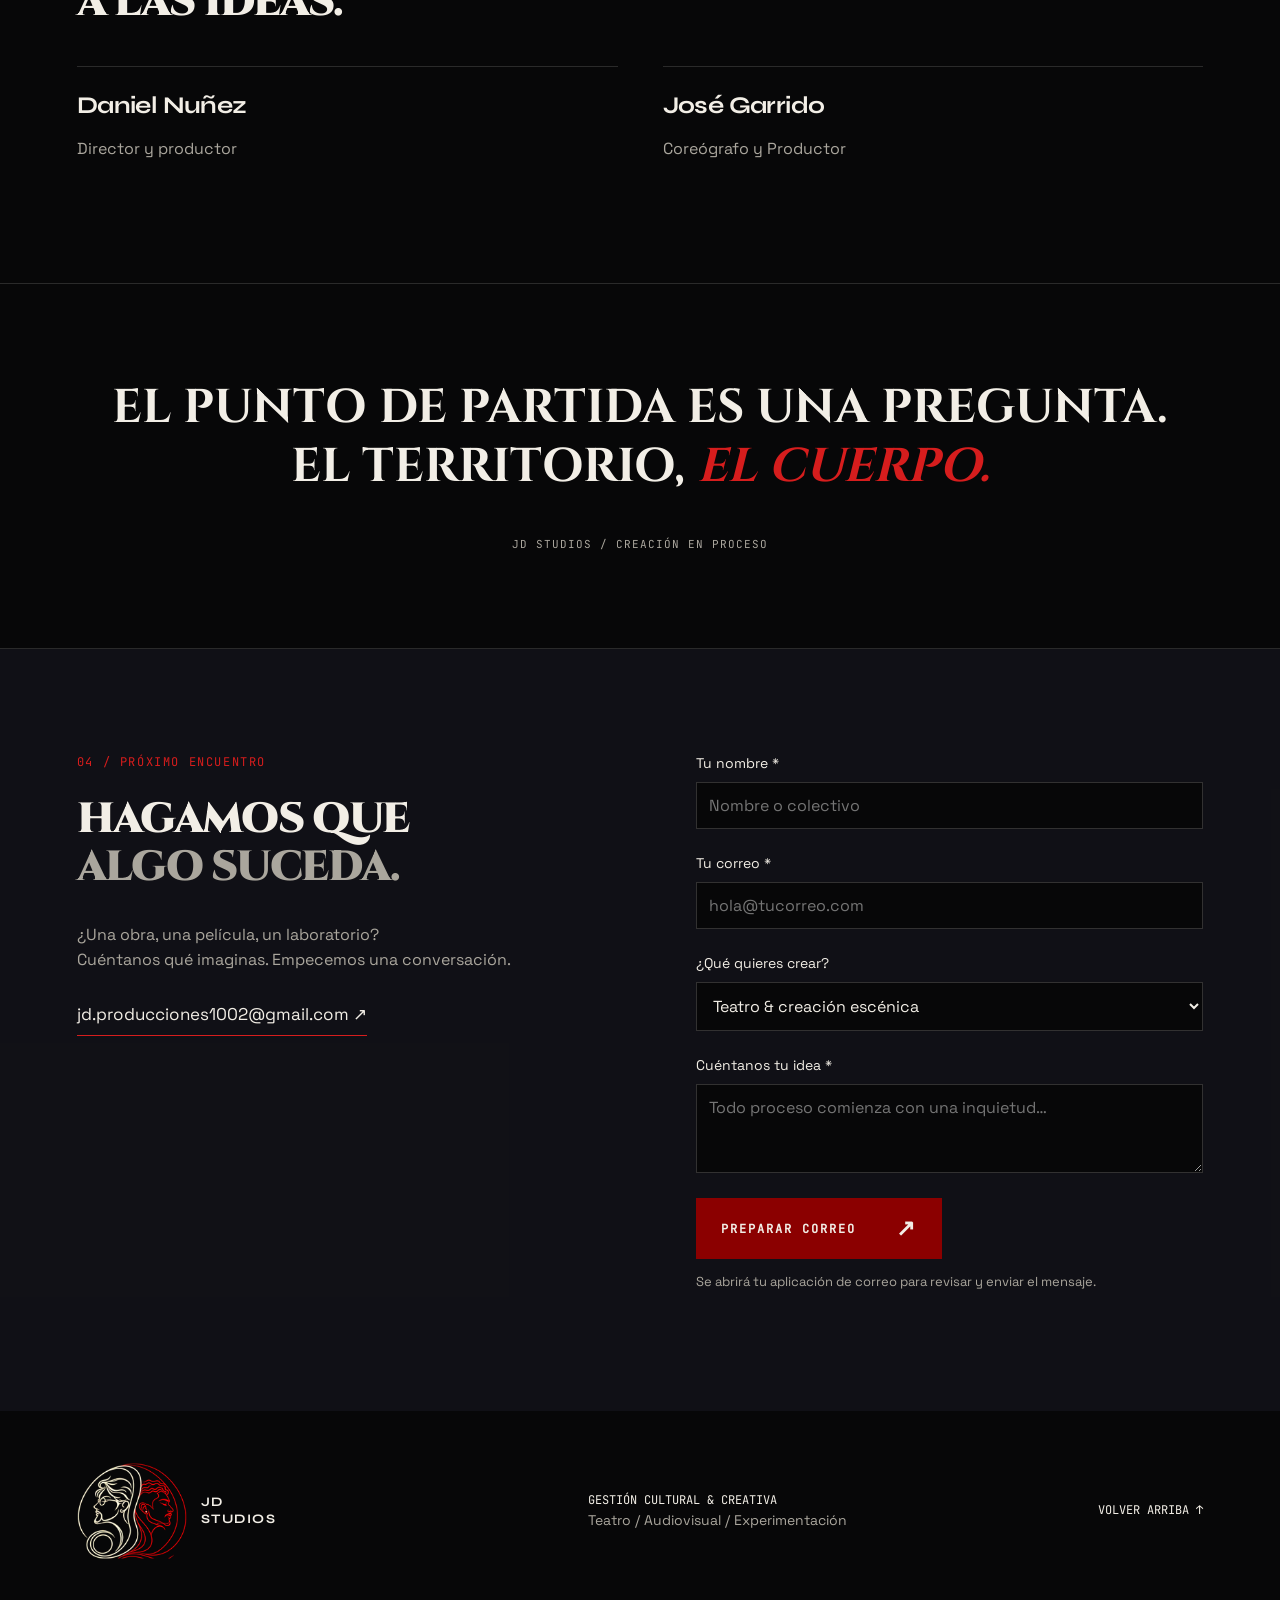
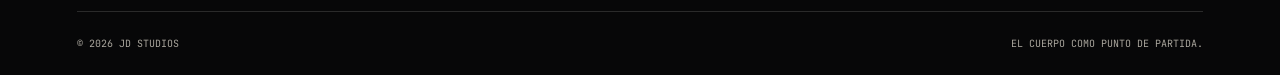
==== commit 2cee027c: "Add Open Graph preview images and archive video poster Co-Authored-By: Claude Opus 5.5 <noreply@anth" ====
--- a/index.html
+++ b/index.html
@@ -1,5 +1,5 @@
 <!doctype html>
-<html lang="es"><head><meta charset="utf-8"><meta name="viewport" content="width=device-width,initial-scale=1"><title>JD Studios — Gestión cultural y creativa</title><meta name="description" content="Teatro, creación audiovisual y laboratorio escénico. Damos cuerpo a ideas y acompañamos proyectos culturales desde la creación hasta el encuentro con sus públicos."><link rel="canonical" href="https://www.jdstudios.cl/"><link rel="icon" type="image/png" href="assets/opt/favicon-64.png"><link rel="preload" href="assets/fonts/space-grotesk.woff2" as="font" type="font/woff2" crossorigin><link rel="preload" href="assets/fonts/cinzel.woff2" as="font" type="font/woff2" crossorigin><link rel="preload" href="assets/fonts/jetbrains-mono.woff2" as="font" type="font/woff2" crossorigin><link rel="stylesheet" href="style.css?v=mobile1"></head>
+<html lang="es"><head><meta charset="utf-8"><meta name="viewport" content="width=device-width,initial-scale=1"><title>JD Studios — Gestión cultural y creativa</title><meta name="description" content="Teatro, creación audiovisual y laboratorio escénico. Damos cuerpo a ideas y acompañamos proyectos culturales desde la creación hasta el encuentro con sus públicos."><link rel="canonical" href="https://www.jdstudios.cl/"><meta property="og:type" content="website"><meta property="og:site_name" content="JD Studios"><meta property="og:locale" content="es_CL"><meta property="og:title" content="JD Studios — Gestión cultural y creativa"><meta property="og:description" content="Teatro, creación audiovisual y laboratorio escénico. Damos cuerpo a ideas y acompañamos proyectos culturales desde la creación hasta el encuentro con sus públicos."><meta property="og:url" content="https://www.jdstudios.cl/"><meta property="og:image" content="https://www.jdstudios.cl/assets/og/jd-studios.jpg"><meta property="og:image:width" content="1200"><meta property="og:image:height" content="630"><meta property="og:image:alt" content="Emblema de JD Studios"><meta name="twitter:card" content="summary_large_image"><link rel="icon" type="image/png" href="assets/opt/favicon-64.png"><link rel="preload" href="assets/fonts/space-grotesk.woff2" as="font" type="font/woff2" crossorigin><link rel="preload" href="assets/fonts/cinzel.woff2" as="font" type="font/woff2" crossorigin><link rel="preload" href="assets/fonts/jetbrains-mono.woff2" as="font" type="font/woff2" crossorigin><link rel="stylesheet" href="style.css?v=mobile1"></head>
 <body><a class="skip" href="#principal">Saltar al contenido</a><header><a class="brand" href="#inicio" aria-label="JD Studios, inicio"><span class="logo-frame"><img decoding="async" width="320" height="320" src="assets/opt/logo-320.webp" srcset="assets/opt/logo-160.webp 160w, assets/opt/logo-320.webp 320w" sizes="146px" alt="Logo de JD Studios" loading="lazy"></span><span>JD<br>STUDIOS</span></a><nav aria-label="Navegación principal"><a href="manifiesto.html">Manifiesto</a><a href="servicios.html">Servicios</a><a href="inconsistencia.html">Inconsistencia</a><a href="bailes-skillbattles.html">Batallas de baile</a><a href="archivo.html">Archivo</a></nav><a class="header-contact" href="#contacto">Conversemos <span>↗</span></a></header>
 <main id="principal"><section class="hero" id="inicio"><div class="hero-copy"><p class="eyebrow"><i></i> ANTÍDOTO A LA DESENCARNACIÓN DIGITAL</p><div class="hero-identity"><h1>El arte de<br><span class="outline">volver</span><br><em>al cuerpo.</em></h1><figure class="hero-emblem"><img decoding="async" width="1000" height="1117" src="assets/opt/jd-studios-1000.webp" srcset="assets/opt/jd-studios-640.webp 640w, assets/opt/jd-studios-1000.webp 1000w" sizes="(max-width:800px) 310px, 490px" alt="JD Studios: dos perfiles unidos en un emblema rojo y marfil" fetchpriority="high"></figure></div><div class="hero-summary"><p class="intro">Somos JD Studios, una empresa de gestión cultural y creación. Teatro, danza, imagen y experimentación: reivindicamos el cuerpo, el movimiento y el encuentro como fuerzas capaces de transformar lo que nos rodea.</p><div class="hero-actions"><a class="button" href="#manifiesto">Leer manifiesto ↓</a><a class="button secondary" href="servicios.html">Nuestros servicios</a></div></div></div><div class="hero-bottom"><span>ARTE QUE HABITA. CULTURA QUE MOVILIZA.</span><a href="#manifiesto">DESPLAZAR PARA EXPLORAR ↓</a></div></section>
 <div class="discipline-strip" aria-label="Disciplinas"><span>TEATRO</span><b>✳</b><span>CREACIÓN AUDIOVISUAL</span><b>✳</b><span>LABORATORIO ESCÉNICO</span><b>✳</b><span>GESTIÓN CULTURAL</span></div>
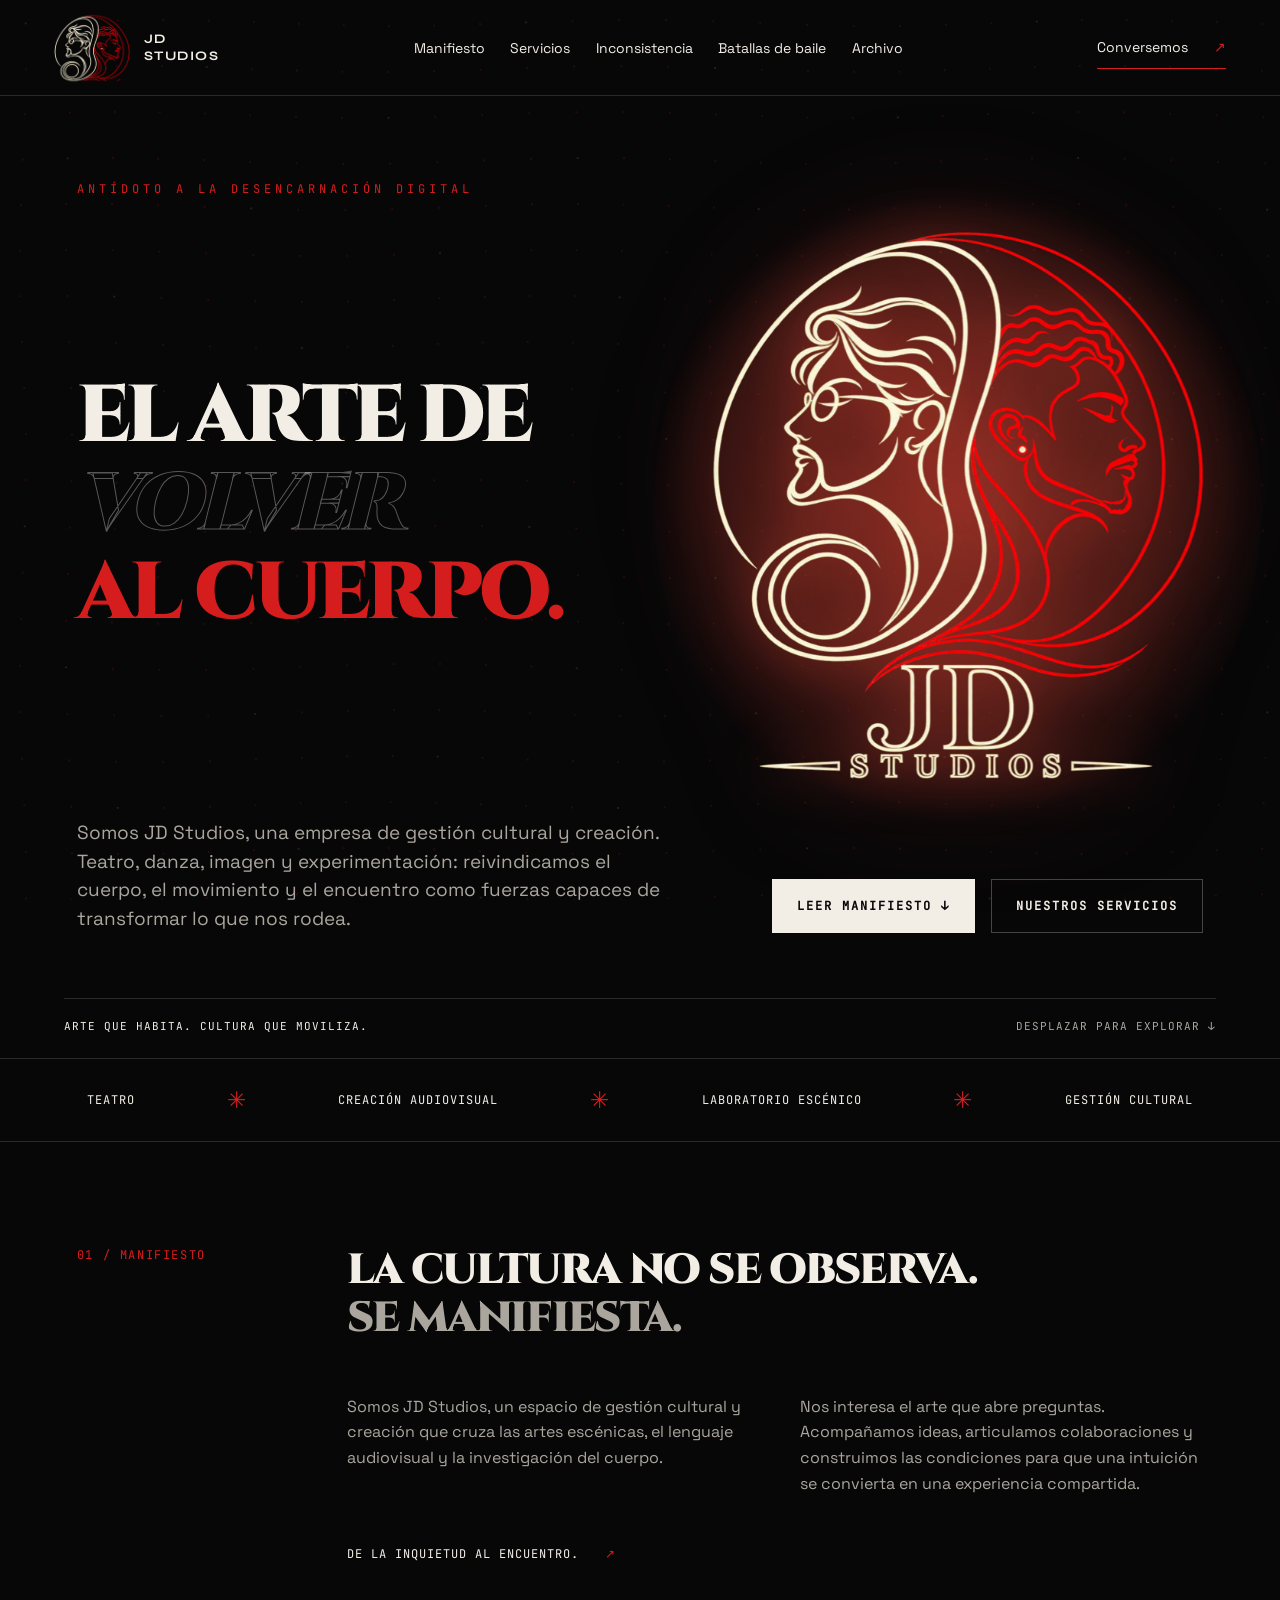
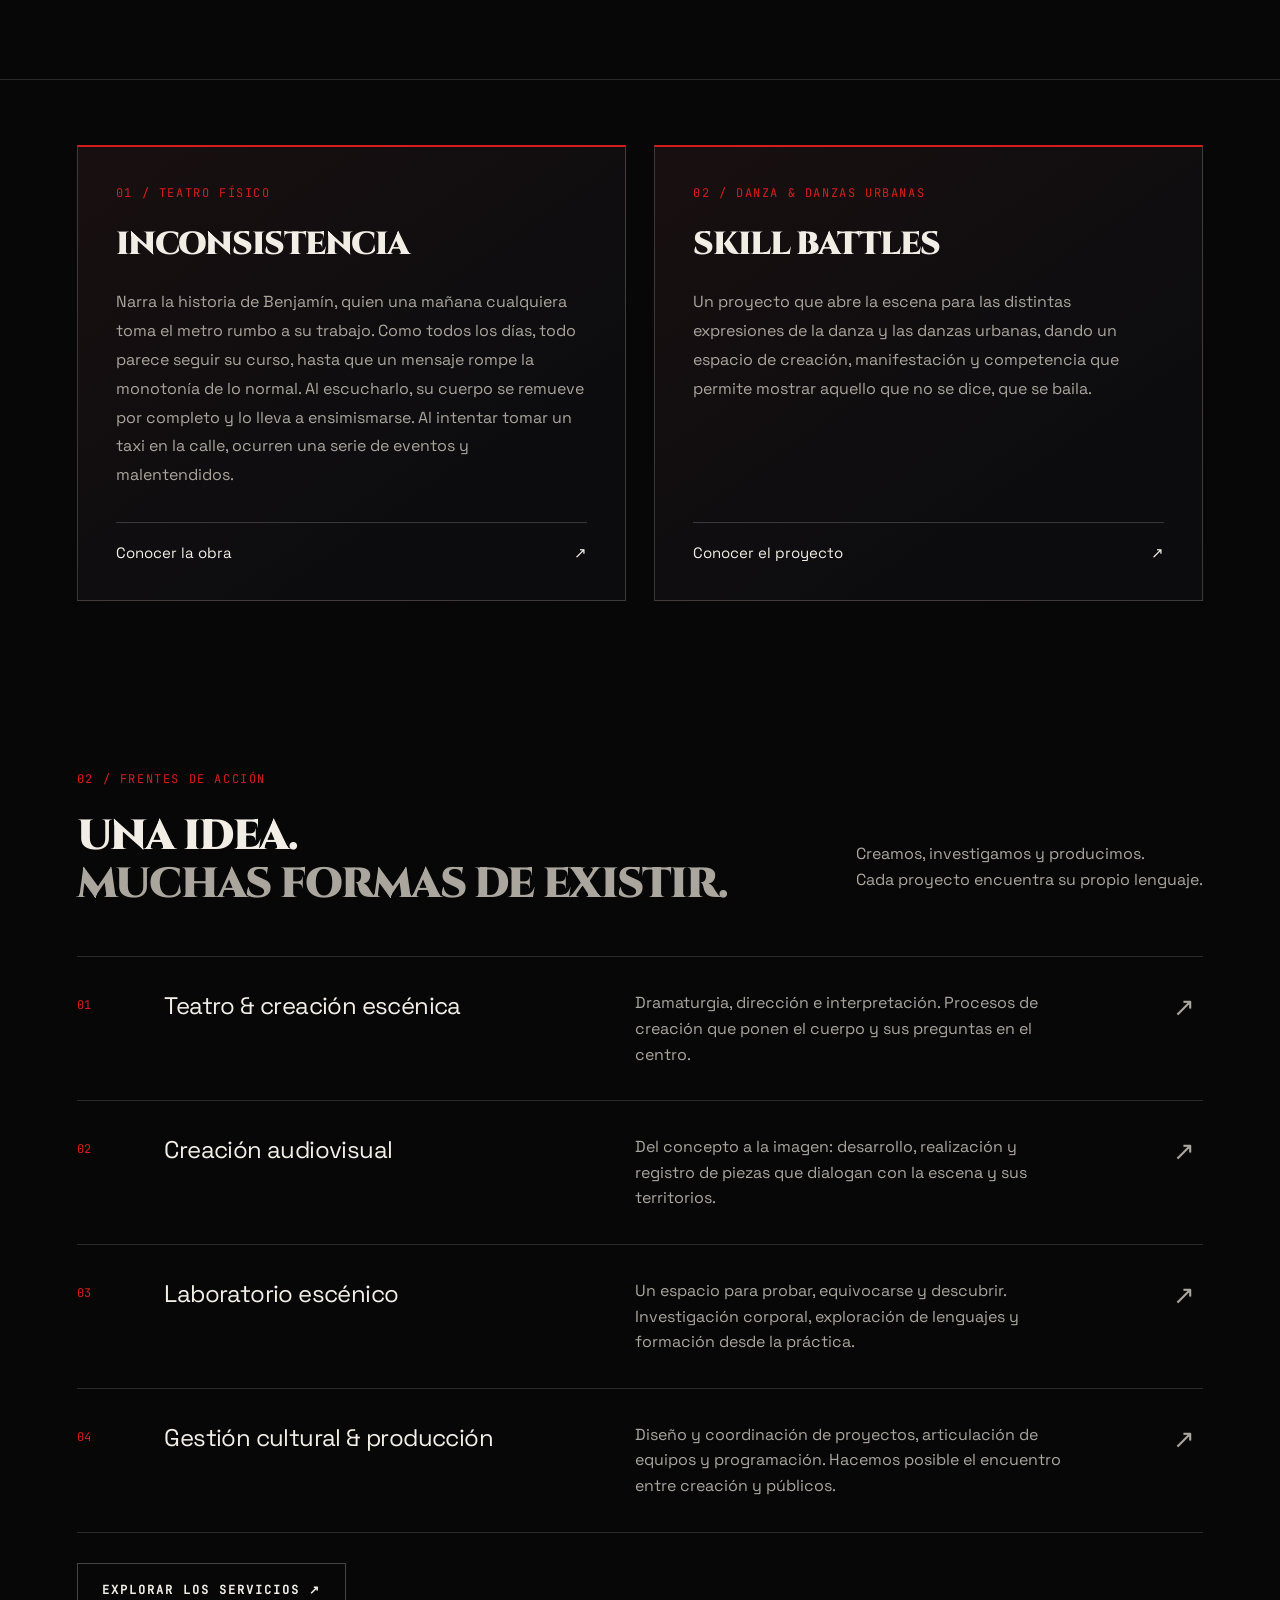
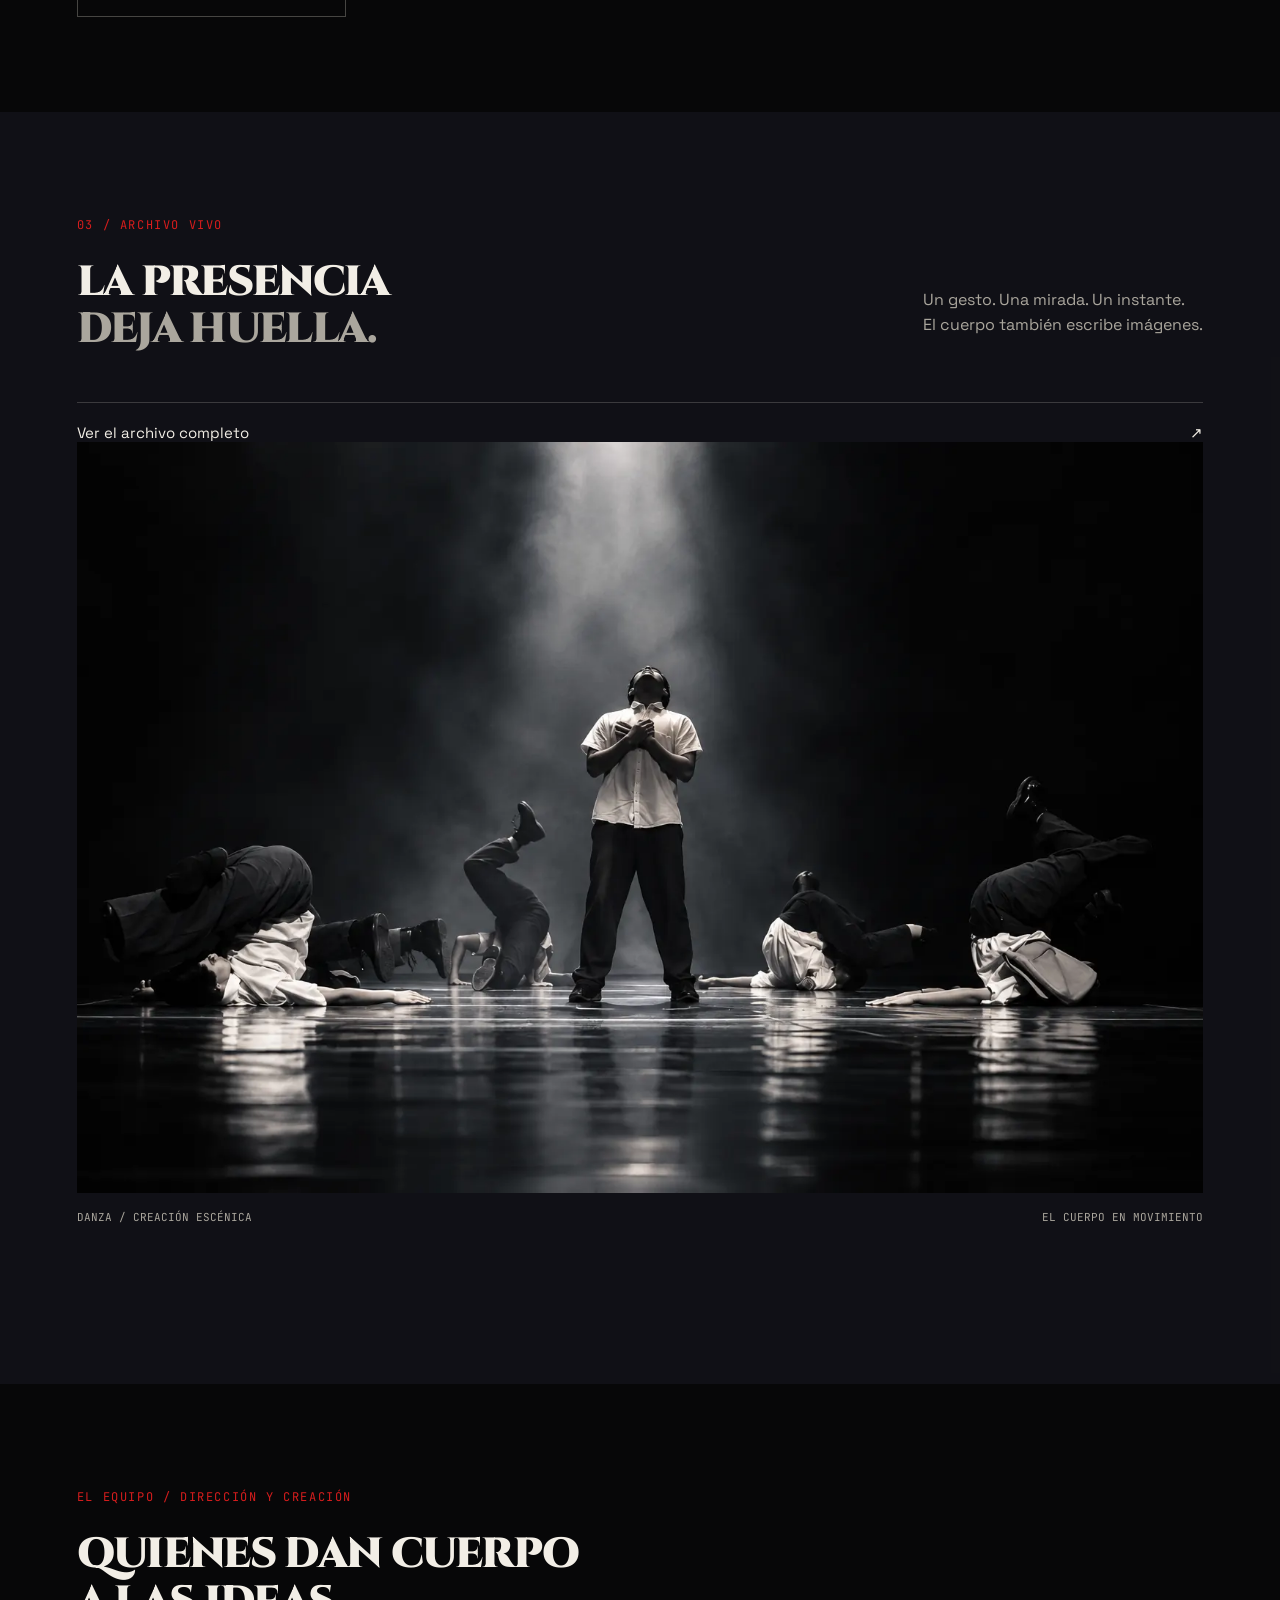
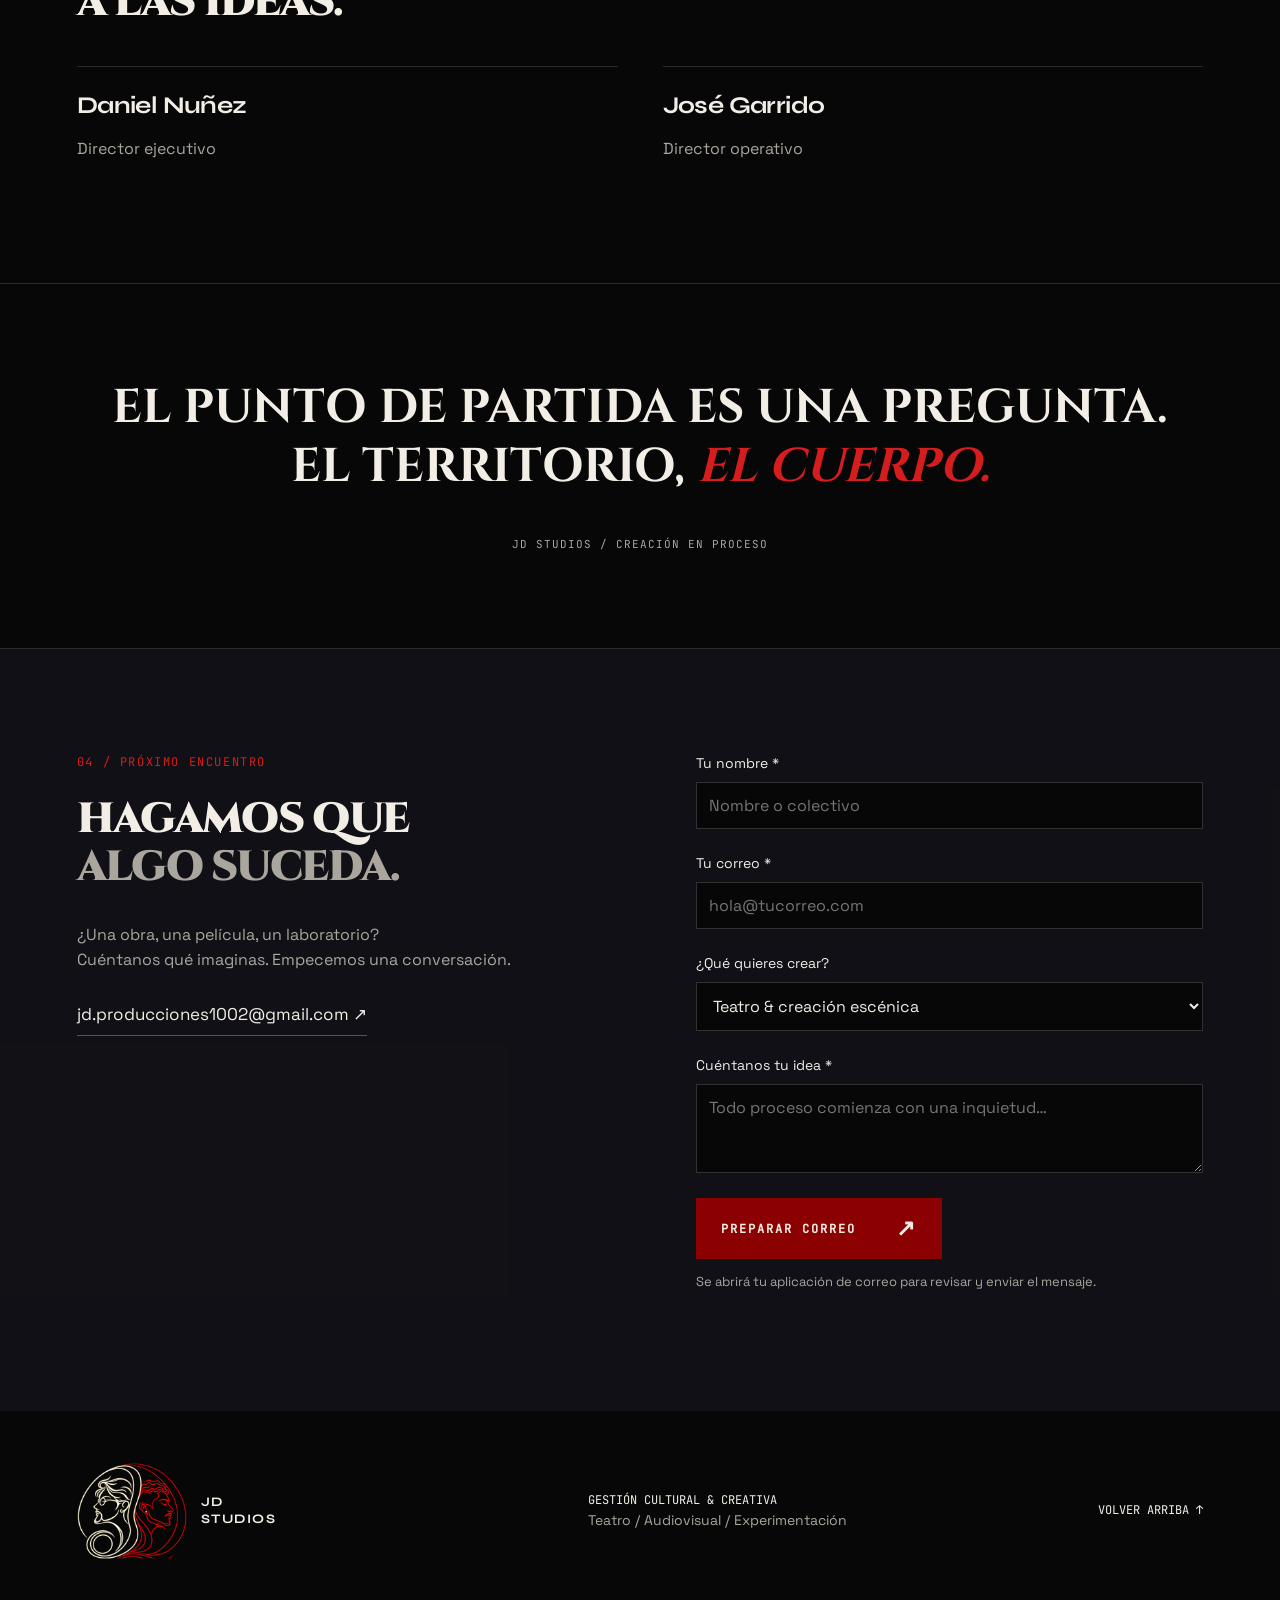
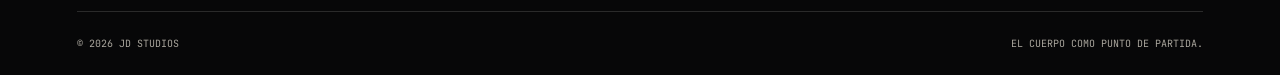
==== commit b5b1afd3: "Update team titles: Daniel as Director ejecutivo, José as Director operativo Co-Authored-By: Claude " ====
--- a/index.html
+++ b/index.html
@@ -7,6 +7,6 @@
 <section class="project-pair section" id="proyectos" aria-label="Proyectos"><article class="project-card"><p class="section-label">01 / TEATRO FÍSICO</p><h2>Inconsistencia</h2><p>Narra la historia de Benjamín, quien una mañana cualquiera toma el metro rumbo a su trabajo. Como todos los días, todo parece seguir su curso, hasta que un mensaje rompe la monotonía de lo normal. Al escucharlo, su cuerpo se remueve por completo y lo lleva a ensimismarse. Al intentar tomar un taxi en la calle, ocurren una serie de eventos y malentendidos.</p><a class="project-link" href="inconsistencia.html">Conocer la obra <span aria-hidden="true">↗</span></a></article><article class="project-card"><p class="section-label">02 / DANZA & DANZAS URBANAS</p><h2>Skill Battles</h2><p>Un proyecto que abre la escena para las distintas expresiones de la danza y las danzas urbanas, dando un espacio de creación, manifestación y competencia que permite mostrar aquello que no se dice, que se baila.</p><a class="project-link" href="bailes-skillbattles.html">Conocer el proyecto <span aria-hidden="true">↗</span></a></article></section>
 <section class="services section" id="frentes"><div class="section-heading"><div><p class="section-label">02 / FRENTES DE ACCIÓN</p><h2>Una idea.<br><em>Muchas formas de existir.</em></h2></div><p>Creamos, investigamos y producimos.<br>Cada proyecto encuentra su propio lenguaje.</p></div><div class="service-list"><article><span class="number">01</span><h3>Teatro & creación escénica</h3><p>Dramaturgia, dirección e interpretación. Procesos de creación que ponen el cuerpo y sus preguntas en el centro.</p><span class="service-symbol">↗</span></article><article><span class="number">02</span><h3>Creación audiovisual</h3><p>Del concepto a la imagen: desarrollo, realización y registro de piezas que dialogan con la escena y sus territorios.</p><span class="service-symbol">↗</span></article><article><span class="number">03</span><h3>Laboratorio escénico</h3><p>Un espacio para probar, equivocarse y descubrir. Investigación corporal, exploración de lenguajes y formación desde la práctica.</p><span class="service-symbol">↗</span></article><article><span class="number">04</span><h3>Gestión cultural & producción</h3><p>Diseño y coordinación de proyectos, articulación de equipos y programación. Hacemos posible el encuentro entre creación y públicos.</p><span class="service-symbol">↗</span></article></div><a class="button secondary services-link" href="servicios.html">Explorar los servicios ↗</a></section>
 <section class="archive section" id="archivo"><div class="section-heading"><div><p class="section-label">03 / ARCHIVO VIVO</p><h2>La presencia<br><em>deja huella.</em></h2></div><p>Un gesto. Una mirada. Un instante.<br>El cuerpo también escribe imágenes.</p></div><a class="project-link" href="archivo.html">Ver el archivo completo <span aria-hidden="true">↗</span></a><figure class="dance"><img decoding="async" width="1536" height="1024" src="assets/opt/baile-dani-1536.webp" srcset="assets/opt/baile-dani-800.webp 800w, assets/opt/baile-dani-1536.webp 1536w" sizes="92vw" alt="Intérpretes de danza en un escenario oscuro bajo un haz de luz" loading="lazy"><figcaption><span>DANZA / CREACIÓN ESCÉNICA</span><span>EL CUERPO EN MOVIMIENTO</span></figcaption></figure></section>
-<section class="team section" id="equipo"><p class="section-label">EL EQUIPO / DIRECCIÓN Y CREACIÓN</p><h2>Quienes dan cuerpo<br>a las ideas.</h2><div class="team-grid"><article><h3>Daniel Nuñez</h3><p>Director y productor</p></article><article><h3>José Garrido</h3><p>Coreógrafo y Productor</p></article></div></section><section class="statement"><p>El punto de partida es una pregunta.<br>El territorio, <em>el cuerpo.</em></p><span>JD STUDIOS / CREACIÓN EN PROCESO</span></section>
+<section class="team section" id="equipo"><p class="section-label">EL EQUIPO / DIRECCIÓN Y CREACIÓN</p><h2>Quienes dan cuerpo<br>a las ideas.</h2><div class="team-grid"><article><h3>Daniel Nuñez</h3><p>Director ejecutivo</p></article><article><h3>José Garrido</h3><p>Director operativo</p></article></div></section><section class="statement"><p>El punto de partida es una pregunta.<br>El territorio, <em>el cuerpo.</em></p><span>JD STUDIOS / CREACIÓN EN PROCESO</span></section>
 <section class="contact section" id="contacto"><div><p class="section-label">04 / PRÓXIMO ENCUENTRO</p><h2>Hagamos que<br><em>algo suceda.</em></h2><p>¿Una obra, una película, un laboratorio?<br>Cuéntanos qué imaginas. Empecemos una conversación.</p><a class="email" href="mailto:jd.producciones1002@gmail.com">jd.producciones1002@gmail.com ↗</a></div><form id="contact-form"><label for="name">Tu nombre *</label><input id="name" name="name" autocomplete="name" required placeholder="Nombre o colectivo"><label for="email">Tu correo *</label><input id="email" name="email" type="email" autocomplete="email" required placeholder="hola@tucorreo.com"><label for="discipline">¿Qué quieres crear?</label><select id="discipline" name="discipline"><option>Teatro & creación escénica</option><option>Creación audiovisual</option><option>Laboratorio escénico</option><option>Gestión cultural & producción</option><option>Un cruce entre disciplinas</option></select><label for="proposal">Cuéntanos tu idea *</label><textarea id="proposal" name="proposal" rows="3" required placeholder="Todo proceso comienza con una inquietud…"></textarea><button class="button" type="submit">Preparar correo <span>↗</span></button><p class="form-note">Se abrirá tu aplicación de correo para revisar y enviar el mensaje.</p><p id="form-status" role="status"></p></form></section></main>
 <footer><a class="brand" href="#inicio"><span class="logo-frame"><img decoding="async" width="320" height="320" src="assets/opt/logo-320.webp" srcset="assets/opt/logo-160.webp 160w, assets/opt/logo-320.webp 320w" sizes="146px" alt="Logo de JD Studios"></span><span>JD<br>STUDIOS</span></a><p>GESTIÓN CULTURAL & CREATIVA<br><span>Teatro / Audiovisual / Experimentación</span></p><a href="#inicio">VOLVER ARRIBA ↑</a><div class="footer-bottom"><span>© 2026 JD STUDIOS</span><span>EL CUERPO COMO PUNTO DE PARTIDA.</span></div></footer><script src="app.js"></script><script src="motion.js?v=mobile1"></script><script src="bg.js?v=perf1"></script></body></html>
